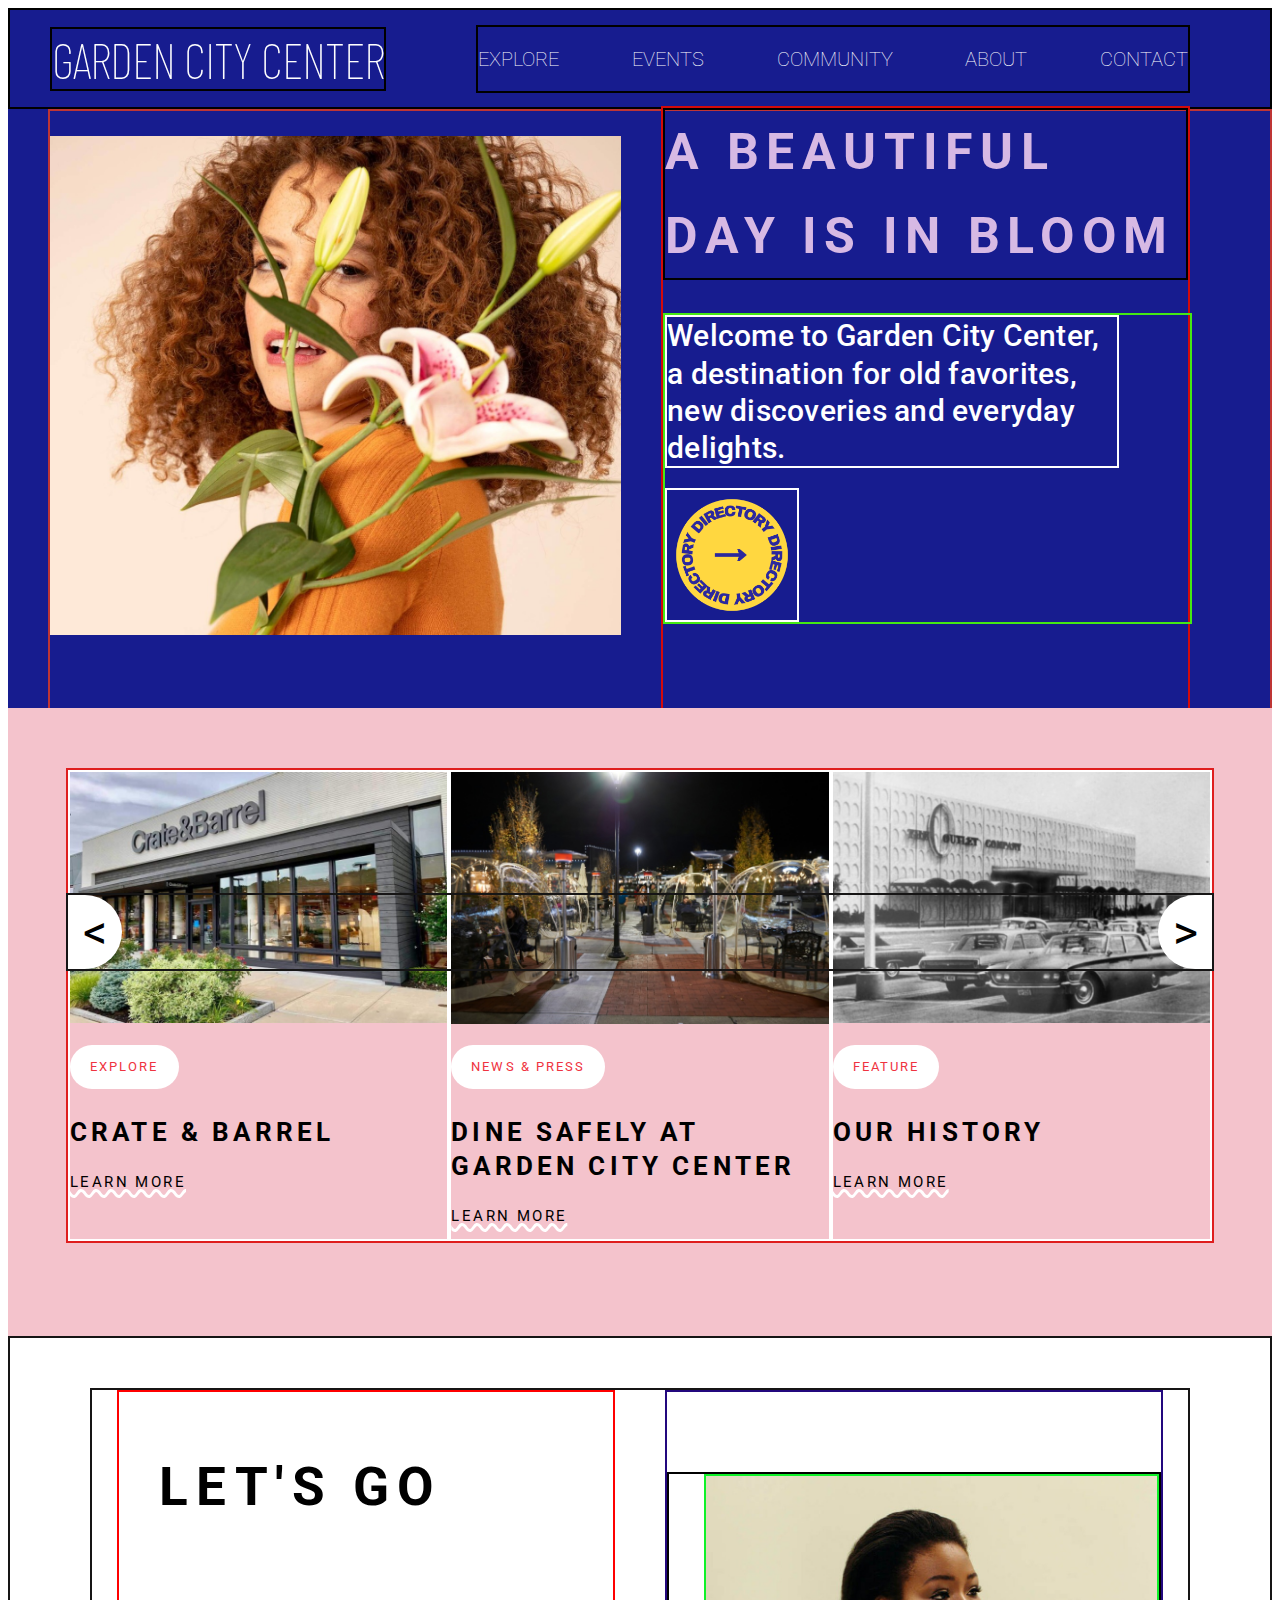
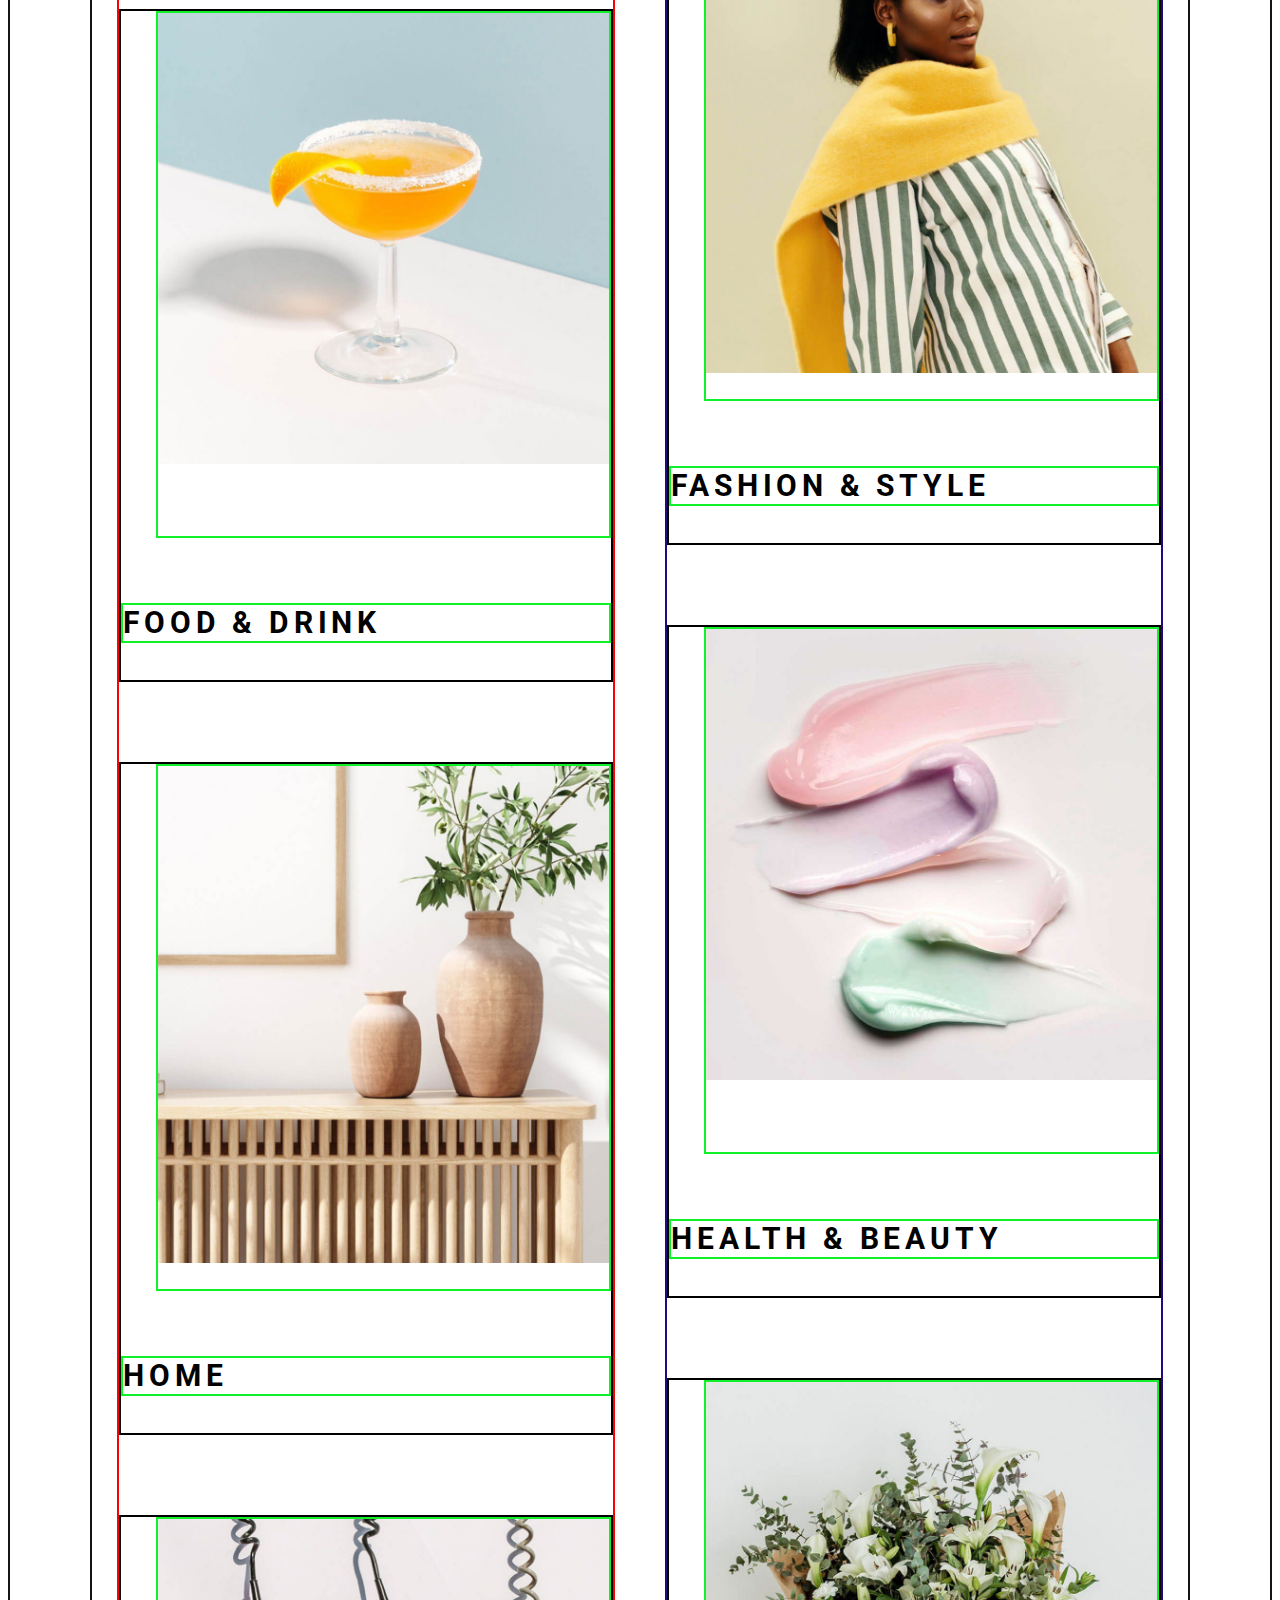
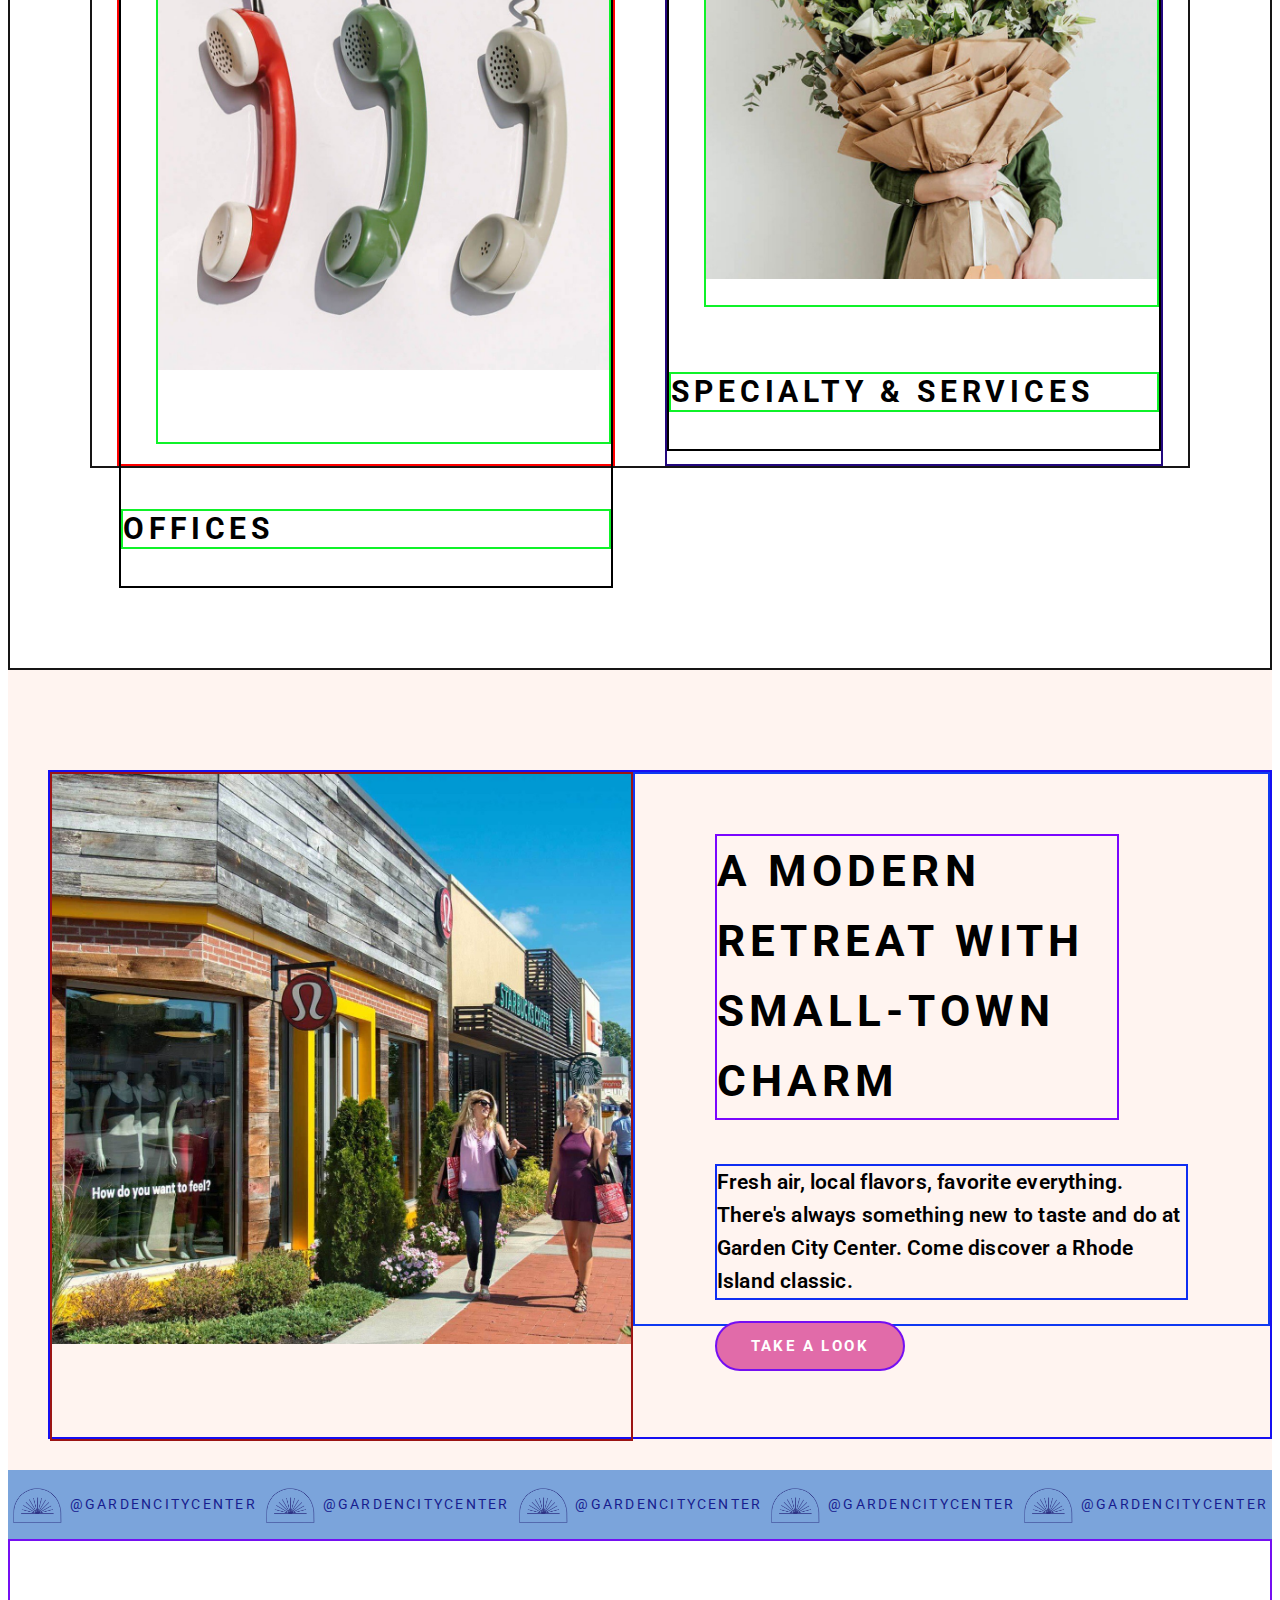
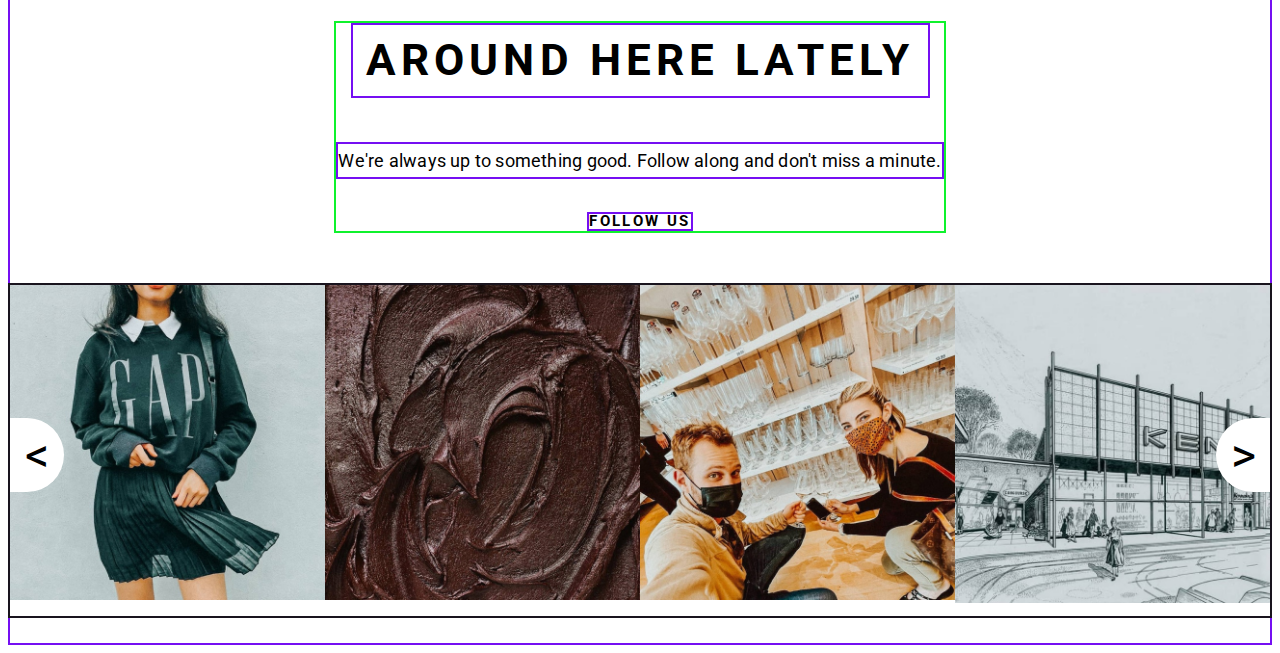
==== index.html @ bb00d56f "media" ====
<!DOCTYPE html>
<html lang="en">
<head>
    <meta charset="UTF-8">
    <meta name="viewport" content="width=device-width, initial-scale=1.0">
    <link rel="stylesheet" href="style maket.css">
    <link href="https://fonts.googleapis.com/css2?family=Barlow+Condensed:wght@100;200;500&family=Roboto&display=swap" rel="stylesheet">
    <link href="https://fonts.googleapis.com/css2?family=Roboto:wght@100&display=swap" rel="stylesheet">
    <title>maket</title>
</head>
<body> 
    <div class="main">
        <div class="header">
        <div class="conteiner_head">
            <p class="name">GARDEN CITY CENTER</p>
            <nav>
                <p class="menu">EXPLORE</p>
                <p class="menu">EVENTS</p>
                <p class="menu">COMMUNITY</p>
                <p class="menu">ABOUT</p>
                <p class="menu">CONTACT</p>
            </nav>
            <!-- <img class="pin" src="imeges/розовая.png"> -->
        </div>
        
            <div class="conteiner_title">
                <div class="girl"></div>
                <!-- <img class="red" src="imeges/красная.png"> -->
                <div class="head">
                    <h1>A BEAUTIFUL DAY IS IN BLOOM</h1>
                    <div class="welcome">
                        <p class="welcome">Welcome to Garden City Center, a destination for old favorites, new discoveries and everyday delights.</p>
                        <div class="circle"></div>
                    </div>
                </div>
                <!-- <img class="blue" src="imeges/голубая.png"> -->
            </div>
        </div>
    <div class="pink">
        <div class="fotobox">
            <div class="news">
                <div class="foto img1"></div>
                <p class="white_title"> EXPLORE</p>
                <p class="text"> CRATE & BARREL</p>
                <p class="learn">LEARN MORE</p>
            </div>
            <div class="news">
                <div class="foto img2"></div>
                <p class="white_title">NEWS & PRESS</p>
                <p class="text">DINE SAFELY AT GARDEN CITY CENTER</p>
                <p class="learn">LEARN MORE</p>
            </div>
            <div class="news">
                <div class="foto img3"></div>
                <p class="white_title">FEATURE</p>
                <p class="text">OUR HISTORY</p>
                <p class="learn">LEARN MORE</p>
            </div>
        </div>
        <div class="str">
            <p class="str1"> < </p>
            <p class="str2">></p>
        </div>
    </div>
    <div class="body">
        <div class="conteiner_body">
            <div class="left">
                <p class="let">let's go</p>
                <div class="blok">
                    <div class="foto2 img4"></div>
                    <p class="comment">Food & Drink</p>
                </div>
                <div class="blok">
                    <div class="foto2 img5"></div>
                    <p class="comment">Home</p>
                </div>
                <div class="blok">
                    <div class="foto2 img6"></div>
                    <p class="comment">Offices</p>
                </div>
            </div>
            <div class="right">
                <div class="blok">
                    <div class="foto2 img7"></div>
                    <p class="comment">Fashion & Style</p>
                </div>
                <div class="blok">
                    <div class="foto2 img8"></div>
                    <p class="comment">Health & Beauty</p>
                </div>
                <div class="blok">
                    <div class="foto2 img9"></div>
                    <p class="comment">Specialty & Services</p>
                </div>
            </div>
        </div>
    </div>
    
    <div class="box">
       <div class="coteiner_box">
        <div class="town"></div>
        <div class="box_text">
            <p class="modern">A modern retreat with small-town charm</p>
            <p class="fresh">Fresh air, local flavors, favorite everything. There's always something new to taste and do at Garden City Center. Come discover a Rhode Island classic.</p>
            <button class="button" type="button">take a look</button>
        </div>
       </div>
    </div>
    <div class="line">
        <div class="line_blok">
            <div class="logo"></div>
            <p class="email">@gardencitycenter</p>
        </div>
        <div class="line_blok">
            <div class="logo"></div>
            <p class="email">@gardencitycenter</p>
        </div>
        <div class="line_blok">
            <div class="logo"></div>
            <p class="email">@gardencitycenter</p>
        </div>
        <div class="line_blok">
            <div class="logo"></div>
            <p class="email">@gardencitycenter</p>
        </div>
        <div class="line_blok">
            <div class="logo"></div>
            <p class="email">@gardencitycenter</p>
        </div>
    </div>
    <div class="blok2">
        <div class="text_blok2">
            <p class="around">Around here lately</p>
            <p class="we">We're always up to something good. Follow along and don't miss a minute.</p>
            <p class="follow">Follow Us</p>
        </div>
        <div class="foto_blok">
            <div class="foto3 imeges1"></div>
            <div class="foto3 imeges2"></div>
            <div class="foto3 imeges3"></div>
            <div class="foto3 imeges4"></div>
        </div>
        <div class="str3">
            <p class="str1"> < </p>
            <p class="str2">></p>
        </div>
    </div>
</div>
</body>
</html>
---- style maket.css ----
.header{
    background-color: #171C8F;
    height: 840px;
    /* display: flex; */
    justify-content: center;
}

.conteiner_head{
    height: 97px;
    border: 2px solid black;
    display: flex;
    justify-content: space-between;
    align-items: center;
    padding-left: 40px;
    padding-right: 80px;
    z-index: 2;
}
.name{
    color: white;
    font-family: "Barlow Condensed", sans-serif;
    font-weight: 100;
    font-style: normal;
    font-size: 60px;
    border: 2px solid black;
    letter-spacing:-1px;
    z-index: 2;
}
.menu{
    font-family: "Roboto", sans-serif;
    font-weight:100;
    font-style: normal;
    color: #FFFFFF;
    font-size: 20px;
    
}
nav{
    border: 2px solid black;
    width: 850px;
    display: flex;
    justify-content: space-between;
    align-items: center;
    position: relative;
    z-index: 0;
}
.girl{
    height: 700px;
    width: 800px;
    background-image: url("imeges/girl.jpeg");
    background-size: contain;
    background-repeat: no-repeat;
}
.conteiner_title{
    border: 2px solid rgb(190, 53, 53);
    height: 728px;
    margin-left:40px;
    display: flex;
    justify-content: space-around;
    align-items: center;
}
h1{
    border: 2px solid black;
    color: #D7B9E4;
    font-size: 80px;
    font-family: "Roboto", sans-serif;
    font-weight:700;
    font-style:normal;
    margin-top: 0;
    letter-spacing:7.65px;
    line-height: 84.2px;
}
.head{
    border: 2px solid rgb(212, 10, 10);
    height: 677px;
    width: 735px;
   margin-left: 40px;
   margin-right: 80px;
    
}
div.welcome{
    border: 2px solid rgb(69, 233, 20);
    width: 100%;
    margin: 0;
    display: inline-block;
}
p.welcome{
    font-family: "Roboto", sans-serif;
    font-weight:500;
    font-style: normal;
    color: #FFFFFF;
    font-size: 30px;
    width: 338px;
    border: 2px solid rgb(255, 255, 255);
    margin-top: 0;
    letter-spacing:0.24px;
    line-height: 37.2px
}
.circle{
    width: 150px;
    height: 150px;
    margin-top: -10px;
    border: 2px solid rgb(255, 255, 255);
    background-image: url("imeges/круг.png");
    background-size: contain;
    background-repeat: no-repeat;
}
.pink{
    background-color:#F4C3CC;
    height: 508px;
    padding: 60px;
    display: flex;
    flex-direction: column;
    align-items: center;
    position: relative;
}
.fotobox{
    display: flex;
    justify-content:space-evenly;
    border: 2px solid rgb(223, 30, 30);
    width: 100%;
}
.foto{
    height: 260px;
}
.img1{
    background-image: url("imeges/crate.jpg");
    background-size: contain;
    background-repeat: no-repeat;
}
.img2{
    background-image: url("imeges/news.jpg");
    background-size: contain;
    background-repeat: no-repeat;
}
.img3{
    background-image: url("imeges/theatre.jpg");
    background-size: contain;
    background-repeat: no-repeat;
}
.news{
    border: 2px solid rgb(255, 255, 255);
    width: 390px;
}
.white_title{
    background-color: #FFFFFF;
    color: #EF3340;
    border-radius: 30px;
    width:max-content;
    
    font-family: "Roboto", sans-serif;
    font-weight:400;
    font-style: normal;
    font-size: 13px;
    letter-spacing:2.08px;
    line-height: 14px;
    text-align: center;
    padding-left: 20px;
    padding-right: 20px;
    padding-top: 15px;
    padding-bottom: 15px;
}
.text{
font-family: 'Roboto';
font-style: normal;
font-weight: 700;
font-size: 26px;
line-height: 34px;
letter-spacing: 4.16px;
color: #000000;
}
.learn{
    font-family: 'Roboto';
    font-style: normal;
    font-weight: 400;
    font-size: 15px;
    line-height: 15px;
    letter-spacing: 2.4px;
    color: #000000;
    text-decoration-line: underline;
    text-decoration-color: #FFFFFF;
    text-decoration-style: wavy;
    text-decoration-thickness: 3px;
}
.str{
    border: 2px solid rgb(22, 21, 21);
    display: flex;
    justify-content: space-between;
    margin-top: -350px;
    width: 100%;
}
.str1{
    width:54px ;
    height: 74px;
    background-color: #FFFFFF;
    border-radius: 0px 54px 54px 0px;
    font-family: 'Roboto';
    font-style: normal;
    font-weight: 400;
    font-size: 48px;
    display: flex;
    align-items: center;
    justify-content: space-around;
    
    color: #000000;
    margin: 0;
    
}
.str1:hover{
    background-color: #dedede;
    box-shadow:2 0px 5px 1px #171C8F;
}
.str2{
    width:54px ;
    height: 74px;
    background-color: #FFFFFF;
    border-radius: 54px 0px 0px 54px;
    font-family: 'Roboto';
    font-style: normal;
    font-weight: 400;
    font-size: 48px;
    display: flex;
    align-items: center;
    justify-content: space-around;
    color: #000000;
    margin: 0;
    padding: 0;
}
.str2:hover{
    background-color: #dedede;
    
}
.body{
    border: 2px solid rgb(22, 21, 21);
    height:2530px ;
    display: flex;
    justify-content: center;
}
.conteiner_body{
    border: 2px solid rgb(22, 21, 21);
    display: flex;
    justify-content: space-around;
    margin-top: 50px;
    margin-left: 80px;
    margin-right: 80px;
    height: 2276px;
    width: 100%;
}
.let{
font-family: 'Roboto';
font-style: normal;
font-weight: 700;
font-size: 53px;
line-height: 84px;
letter-spacing: 7.65px;
text-transform: uppercase;
color: #000000;
margin-left: 40px;
}
.left{
    border: 2px solid rgb(255, 0, 0);
    width: 45%;
}
.right{
    border: 2px solid rgb(35, 8, 126);
    width: 45%;
}
.foto2{
    
    height: 523px;
    border: 2px solid rgb(15, 242, 41);
    margin-left: 35px;
    margin-bottom: 65px;
}
.img4{
    background-image: url("imeges/foto1.jpg");
    background-size: contain;
    background-repeat: no-repeat;
}
.img5{
    background-image: url("imeges/foto2.jpg");
    background-size: contain;
    background-repeat: no-repeat;
}
.img6{
    background-image: url("imeges/foto3.jpg");
    background-size: contain;
    background-repeat: no-repeat;
}
.img7{
    background-image: url("imeges/foto4.jpg");
    background-size: contain;
    background-repeat: no-repeat;
}
.img8{
    background-image: url("imeges/foto5.jpg");
    background-size: contain;
    background-repeat: no-repeat;
}
.img9{
    background-image: url("imeges/foto6.jpg");
    background-size: contain;
    background-repeat: no-repeat;
}
.comment{
font-family: 'Roboto';
font-style: normal;
font-weight: 700;
font-size: 30px;
line-height: 36px;
letter-spacing: 4.8px;
text-transform: uppercase;
color: #000000; 
border: 2px solid rgb(15, 242, 41);
}
.blok{
    height: 669px;
    border: 2px solid rgb(0, 0, 0);
    margin-top: 80px ;
    
}

.red{
    position: relative;
    top: 48%;
    right: 100px;
    width: 25%;
    height: 35%;
    z-index: 1;
}
.blue{
    position: relative;
    right:10%;
    top: 50.4%;
    width:20%;
    height: 30%;
    z-index: 0;
}
.pin{
    width: 261px;
    height: 200px;
    position:relative;
    left: 15%;
    top: 50%;
    z-index: 1;
} 
.box{
    background-color: #FFF4F0;
    height: 763px;
    padding-top: 100px;
    display: flex;
    justify-content: center;
}
.coteiner_box{
    border: 2px solid rgb(23, 15, 242);
    height: 665px;
    display: flex;
    justify-content: space-around;
    margin-left: 40px;
    width: 100%;
}
.town{
    border: 2px solid rgb(156, 20, 20);
    width: 100%;
    height: 100%;
    background-image: url("imeges/town.jpg");
    background-size: contain;
    background-repeat: no-repeat;
}
.box_text{
    border: 2px solid rgb(15, 57, 242);
    height: 550px;
    
}
.modern{
    border: 2px solid rgb(122, 6, 254);
    height: 282px;
    width: 400px;
    font-family: 'Roboto';
    font-style: normal;
    font-weight: 700;
    font-size: 44px;
    line-height: 70px;
    letter-spacing: 5.12px;
    text-transform: uppercase;
    color: #000000;
    margin-right: 80px;
    margin-left: 80px;
    margin-top: 60px;
}
.fresh{
    border: 2px solid rgb(15, 45, 242);
    margin-right: 80px;
    font-family: 'Roboto';
    font-style: normal;
    font-weight: 600;
    font-size: 21px;
    line-height: 33px;
    letter-spacing: 0.21px;
    color: #000000;
    margin-left: 80px;
}
.button{
    border: 2px solid rgb(117, 15, 242);
    width: 30%;
    height: 50px;
    margin-left: 80px;
    background: #E16BA9;
    border-radius: 50px;
    font-family: 'Roboto';
    font-style: normal;
    font-weight: 700;
    font-size: 15px;
    line-height: 15px;
    letter-spacing: 2.4px;
    text-transform: uppercase;
    color: #FFFFFF;
}
.line{
    background-color: #7BA4DB;
    height: 69px;
    display: flex;
    justify-content: center;
    align-items: center;
}
.line_blok{
    /* border: 2px solid rgb(0, 0, 0); */
    width: 100%;
    height: 36px;
    display: flex;
    align-items: center;
    justify-content: space-around;
}
.logo{
    background-image: url("imeges/logotip.png");
    background-size:cover;
    background-repeat: no-repeat;
    width: 50px;
    height: 36px;
    /* border: 2px solid rgb(117, 15, 242); */

}
.email{
font-family: 'Roboto';
font-style: normal;
font-weight: 400;
font-size: 14px;
line-height: 15px;
/* identical to box height, or 110% */
letter-spacing: 2.24px;
text-transform: uppercase;
color: #171C8F;
}
.blok2{
    height: 702px;
    border: 2px solid rgb(117, 15, 242);
    display: flex;
    flex-direction: column;
    align-items: center;
    
}
.text_blok2{
    
    border: 2px solid rgb(15, 242, 45);
    margin-top: 80px;
    display: flex;
    flex-direction: column;
    align-items: center;
    margin-bottom: 50px;
}
.around{
font-family: 'Roboto';
font-style: normal;
font-weight: 700;
font-size: 44px;
line-height: 70px;
text-align: center;
letter-spacing: 5.12px;
text-transform: uppercase;
color: #000000;
border: 2px solid rgb(117, 15, 242);
width: 575px;
height: 71px;
margin-top: 0;


}
.we{
font-family: 'Roboto';
font-style: normal;
font-weight: 400;
font-size: 18px;
line-height: 33px;
text-align: center;
letter-spacing: 0.21px;
color: #000000;
border: 2px solid rgb(117, 15, 242);
margin-top: 0;

}
.follow{
font-family: 'Roboto';
font-style: normal;
font-weight: 700;
font-size: 15px;
line-height: 15px;
text-align: center;
letter-spacing: 2.4px;
text-transform: uppercase;
color: #000000;
border: 2px solid rgb(117, 15, 242);
margin-bottom: 0;
}
.foto_blok{
    width: 100%;
    border: 2px solid rgb(25, 20, 30);
    height: 331px;
    display: flex;
    justify-content: space-around;
}
.foto3{
    width: 80%;
    height: 327px;
    
}
.imeges1{
    background-image: url("imeges/photo1.jpg");
    background-size: contain;
    background-repeat: no-repeat;
}
.imeges2{
    background-image: url("imeges/p.jpg");
    background-size: contain;
    background-repeat: no-repeat;
}
.imeges3{
    background-image: url("imeges/photo3.jpg");
    background-size: contain;
    background-repeat: no-repeat;
}
.imeges4{
    background-image: url("imeges/photo4.jpg");
    background-size: contain;
    background-repeat: no-repeat;
}
.str3{
    display: flex;
    justify-content: space-between;
    margin-top: -200px;
    width: 100%;
}
@media (max-width: 1420px) {
    nav{
        width: 710px;
    }
    h1{
        font-size: 50px;
    }
    p.welcome{
        width: 450px;
    }
    .header{
        height: 700px;
    }
    .girl{
        margin-top: 80px;
    }
    .name{
        font-size: 50px;
    }
    .circle{
        width: 130px;
        height: 130px;
    }
    .conteiner_title{
        height: 670px;
    }
    .town{
        width: 120%;
    }
    .box{
        height: 700px;
    }
}
@media (max-width: 1220px){
    .name{
        font-size: 40px;
    }
    nav{
        width: 600px;
    }
    h1{
        font-size: 40px;
    }
    p.welcome{
        width: 100%;
    }
    .circle{
        width: 110px;
        height: 110px;
    }
    .header{
        height: 600px;
    }
    .town{
        width: 150%;
    }
    .modern{
        font-size: 30px;
        width:500px;
        height: 200px;
        margin: 40px;
    }
    .fresh{
        margin-left:40px;
        margin-right: 40px;
    }
    .box{
       height: 600px;
    }
    .coteiner_box{
        height: 600px;
    }
}
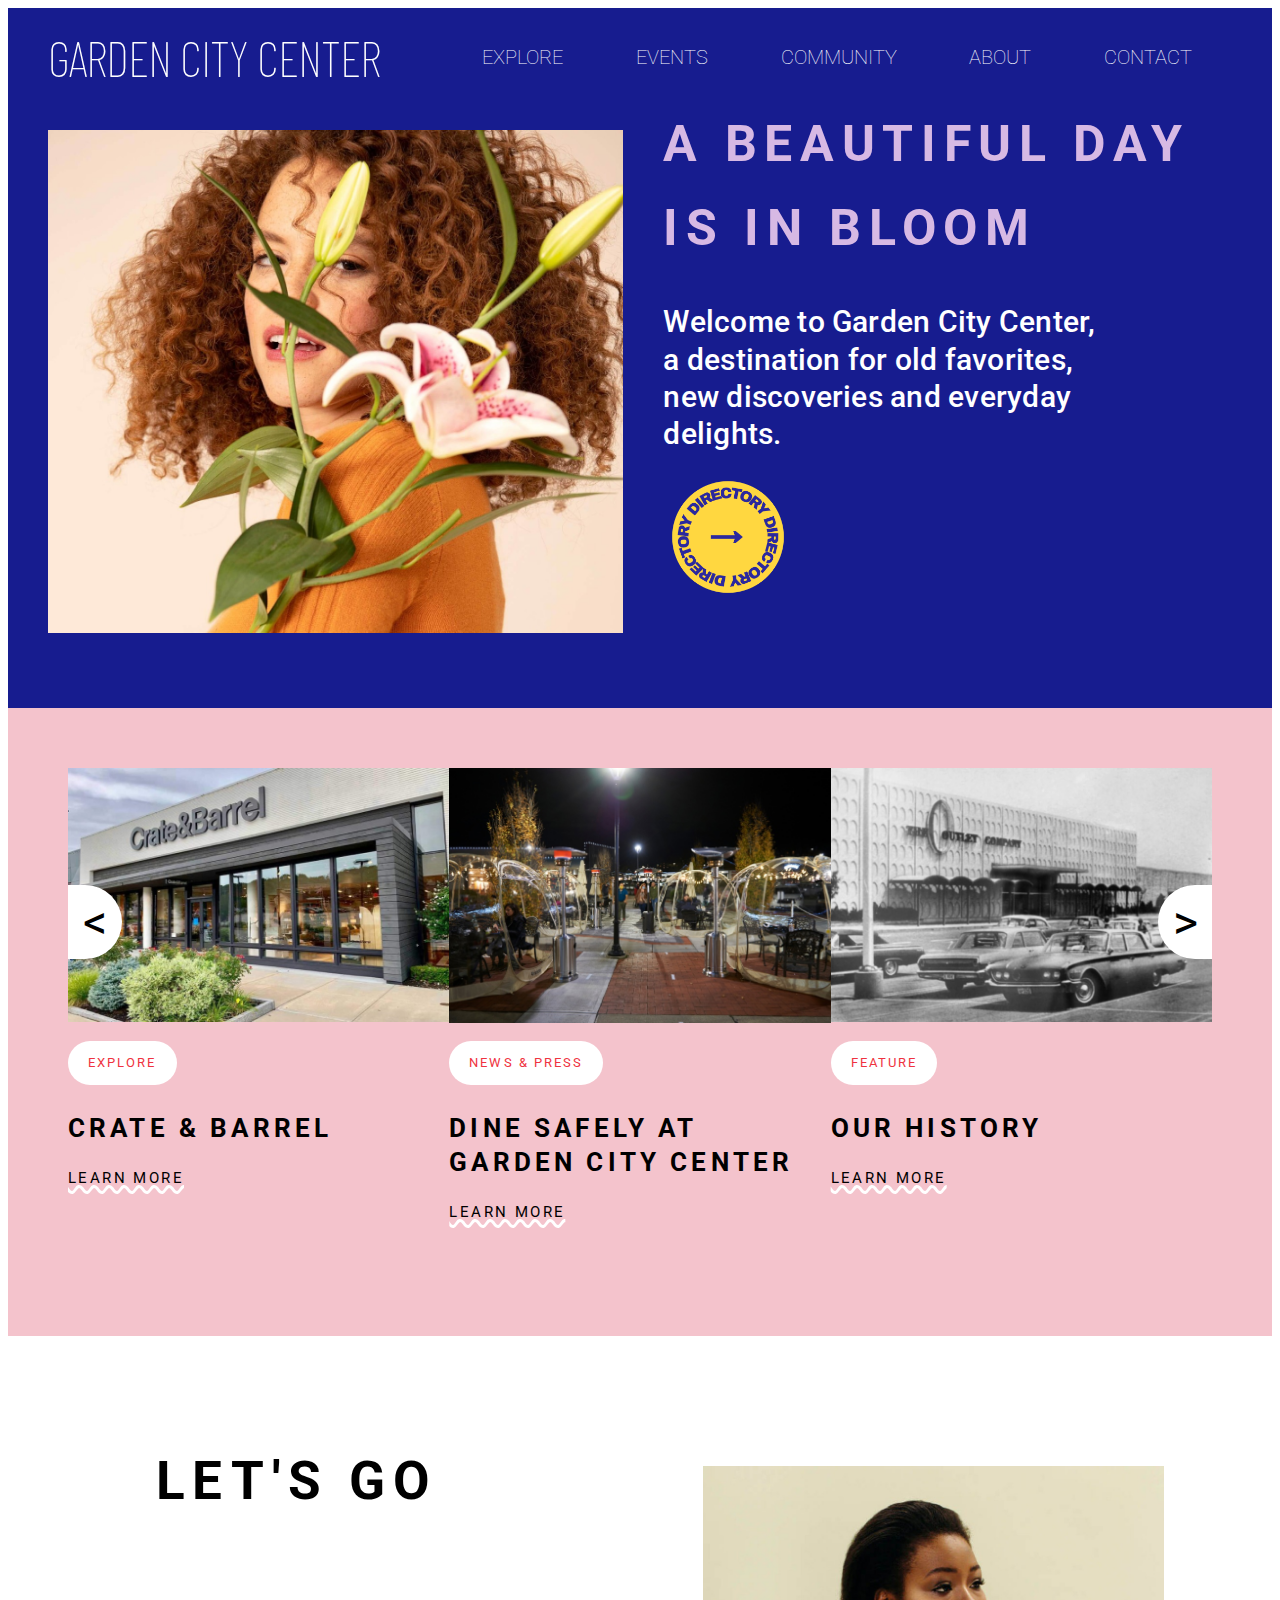
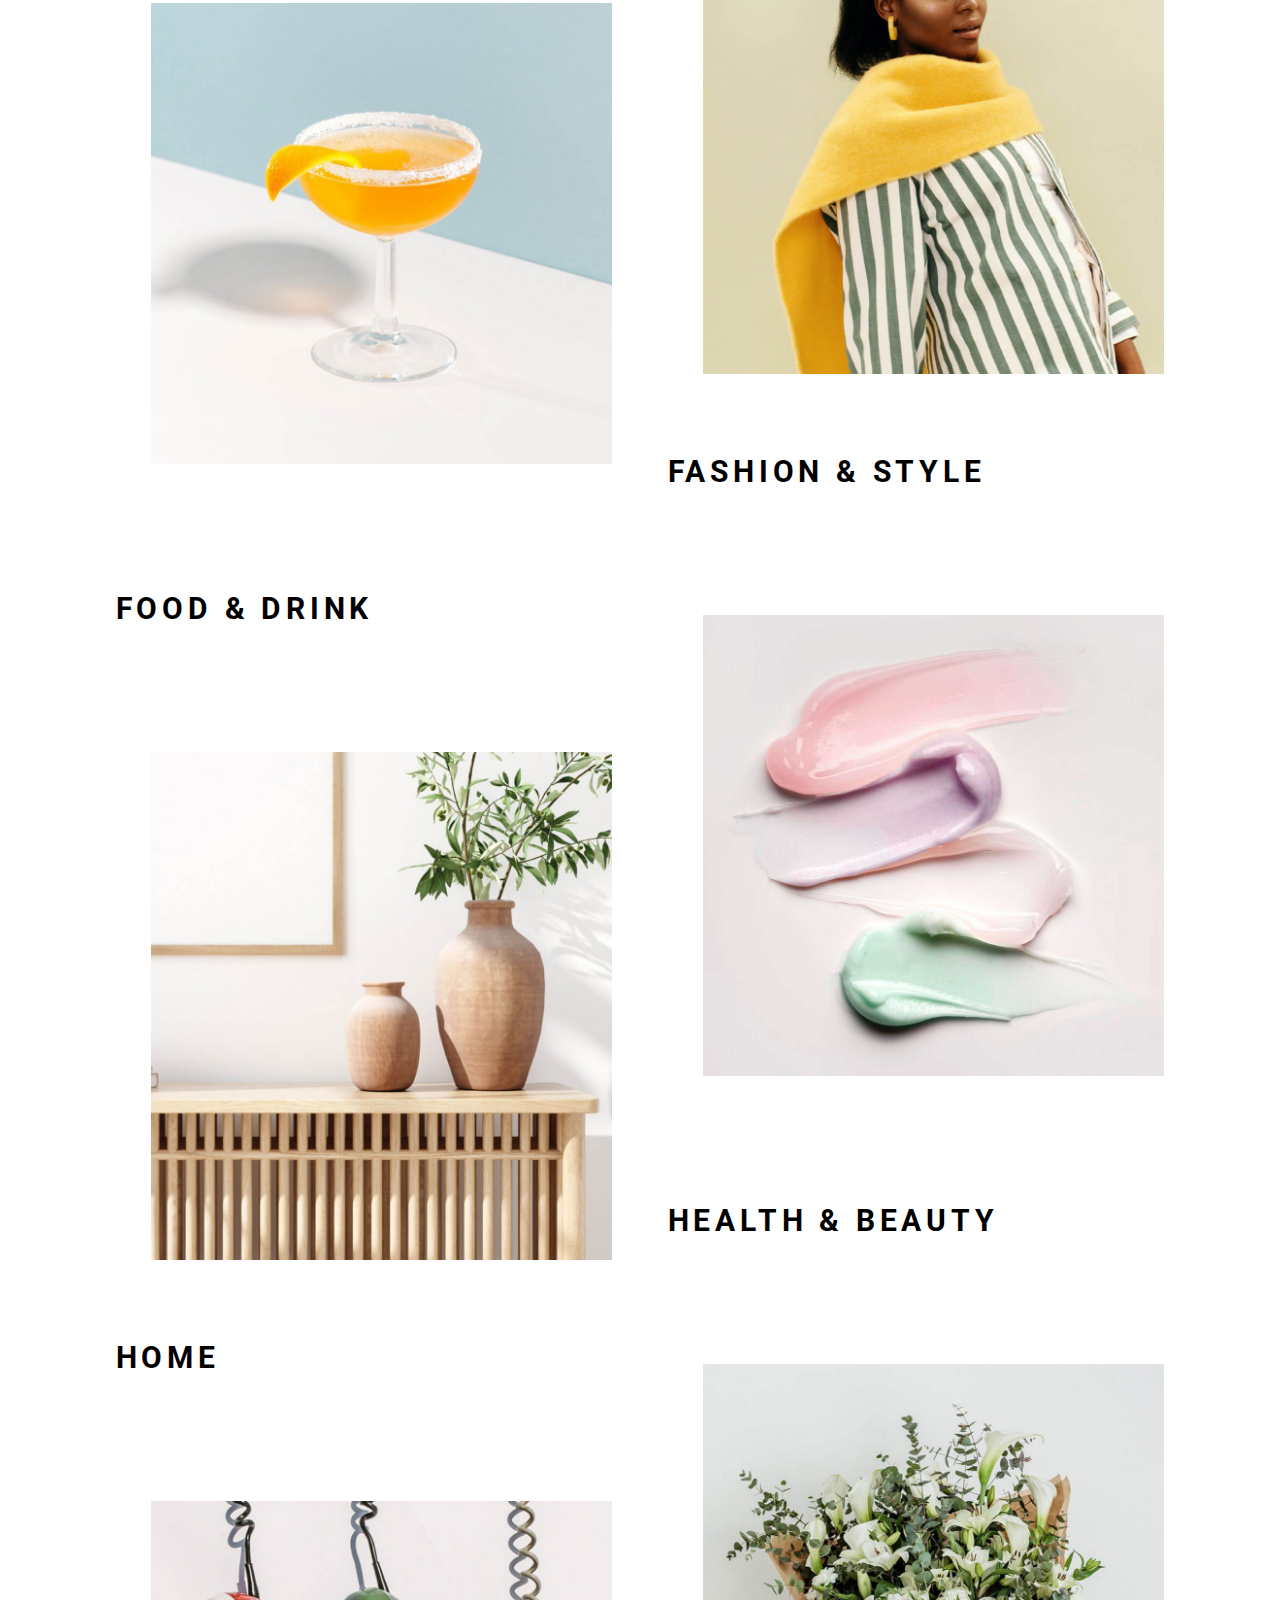
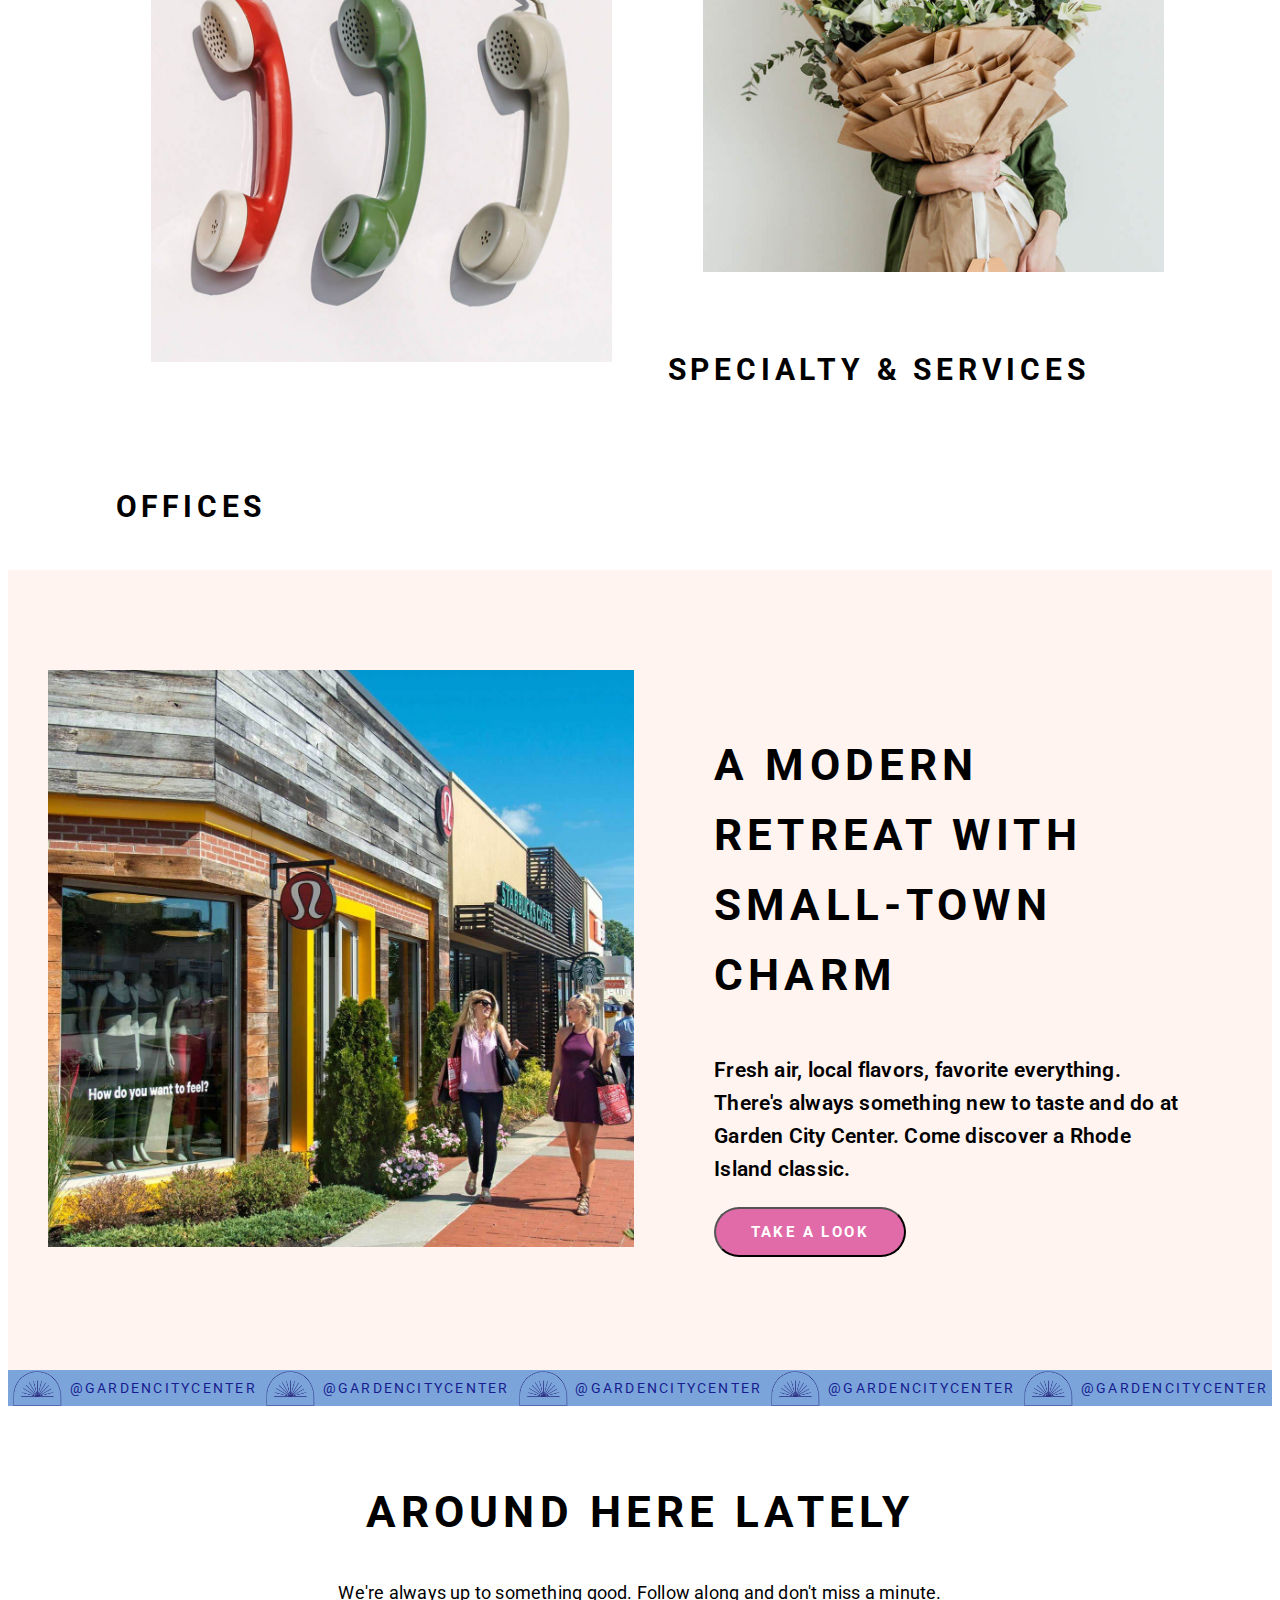
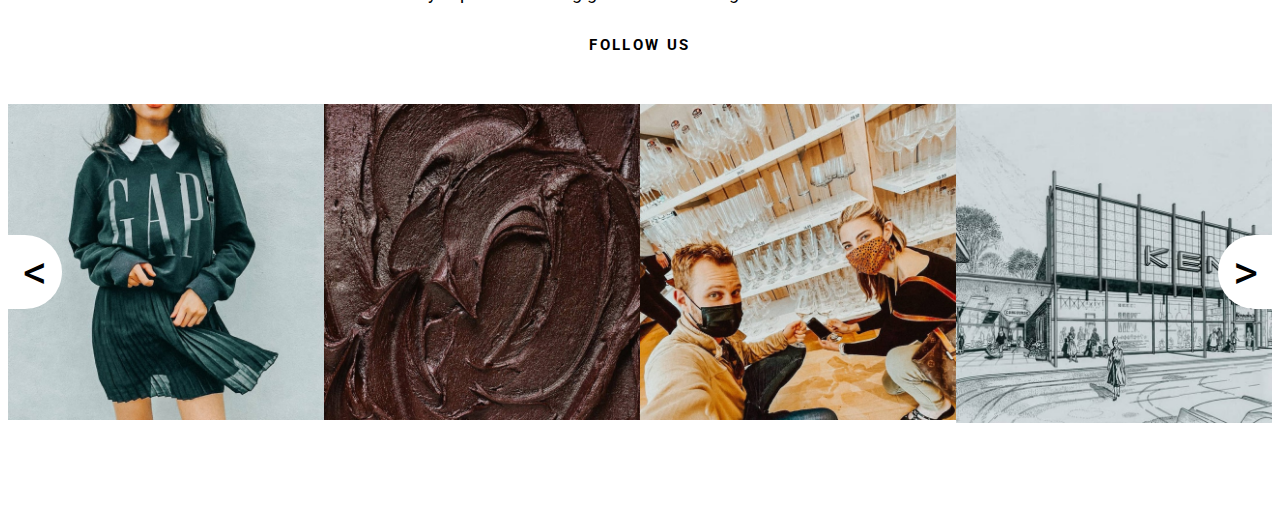
==== commit 87fada20: "adapt" ====
--- a/index.html
+++ b/index.html
@@ -119,11 +119,11 @@
             <div class="logo"></div>
             <p class="email">@gardencitycenter</p>
         </div>
-        <div class="line_blok">
+        <div class="line_blok end2">
             <div class="logo"></div>
             <p class="email">@gardencitycenter</p>
         </div>
-        <div class="line_blok">
+        <div class="line_blok end">
             <div class="logo"></div>
             <p class="email">@gardencitycenter</p>
         </div>
--- a/style maket.css
+++ b/style maket.css
@@ -7,7 +7,7 @@
 
 .conteiner_head{
     height: 97px;
-    border: 2px solid black;
+    /* border: 2px solid black; */
     display: flex;
     justify-content: space-between;
     align-items: center;
@@ -21,7 +21,7 @@
     font-weight: 100;
     font-style: normal;
     font-size: 60px;
-    border: 2px solid black;
+    /* border: 2px solid black; */
     letter-spacing:-1px;
     z-index: 2;
 }
@@ -34,7 +34,7 @@
     
 }
 nav{
-    border: 2px solid black;
+    /* border: 2px solid black; */
     width: 850px;
     display: flex;
     justify-content: space-between;
@@ -50,7 +50,7 @@
     background-repeat: no-repeat;
 }
 .conteiner_title{
-    border: 2px solid rgb(190, 53, 53);
+    /* border: 2px solid rgb(190, 53, 53); */
     height: 728px;
     margin-left:40px;
     display: flex;
@@ -58,7 +58,7 @@
     align-items: center;
 }
 h1{
-    border: 2px solid black;
+    /* border: 2px solid black; */
     color: #D7B9E4;
     font-size: 80px;
     font-family: "Roboto", sans-serif;
@@ -69,7 +69,7 @@
     line-height: 84.2px;
 }
 .head{
-    border: 2px solid rgb(212, 10, 10);
+    /* border: 2px solid rgb(212, 10, 10); */
     height: 677px;
     width: 735px;
    margin-left: 40px;
@@ -77,7 +77,7 @@
     
 }
 div.welcome{
-    border: 2px solid rgb(69, 233, 20);
+    /* border: 2px solid rgb(69, 233, 20); */
     width: 100%;
     margin: 0;
     display: inline-block;
@@ -89,7 +89,7 @@
     color: #FFFFFF;
     font-size: 30px;
     width: 338px;
-    border: 2px solid rgb(255, 255, 255);
+    /* border: 2px solid rgb(255, 255, 255); */
     margin-top: 0;
     letter-spacing:0.24px;
     line-height: 37.2px
@@ -98,7 +98,7 @@
     width: 150px;
     height: 150px;
     margin-top: -10px;
-    border: 2px solid rgb(255, 255, 255);
+    /* border: 2px solid rgb(255, 255, 255); */
     background-image: url("imeges/круг.png");
     background-size: contain;
     background-repeat: no-repeat;
@@ -115,7 +115,7 @@
 .fotobox{
     display: flex;
     justify-content:space-evenly;
-    border: 2px solid rgb(223, 30, 30);
+    /* border: 2px solid rgb(223, 30, 30); */
     width: 100%;
 }
 .foto{
@@ -137,15 +137,14 @@
     background-repeat: no-repeat;
 }
 .news{
-    border: 2px solid rgb(255, 255, 255);
-    width: 390px;
+    /* border: 2px solid rgb(255, 255, 255); */
+    width: 100%;
 }
 .white_title{
     background-color: #FFFFFF;
     color: #EF3340;
     border-radius: 30px;
     width:max-content;
-    
     font-family: "Roboto", sans-serif;
     font-weight:400;
     font-style: normal;
@@ -181,7 +180,7 @@
     text-decoration-thickness: 3px;
 }
 .str{
-    border: 2px solid rgb(22, 21, 21);
+    /* border: 2px solid rgb(22, 21, 21); */
     display: flex;
     justify-content: space-between;
     margin-top: -350px;
@@ -199,14 +198,11 @@
     display: flex;
     align-items: center;
     justify-content: space-around;
-    
     color: #000000;
     margin: 0;
-    
 }
 .str1:hover{
     background-color: #dedede;
-    box-shadow:2 0px 5px 1px #171C8F;
 }
 .str2{
     width:54px ;
@@ -229,19 +225,17 @@
     
 }
 .body{
-    border: 2px solid rgb(22, 21, 21);
-    height:2530px ;
+    /* border: 2px solid rgb(22, 21, 21); */
     display: flex;
     justify-content: center;
 }
 .conteiner_body{
-    border: 2px solid rgb(22, 21, 21);
+    /* border: 2px solid rgb(22, 21, 21); */
     display: flex;
     justify-content: space-around;
     margin-top: 50px;
     margin-left: 80px;
     margin-right: 80px;
-    height: 2276px;
     width: 100%;
 }
 .let{
@@ -256,17 +250,17 @@
 margin-left: 40px;
 }
 .left{
-    border: 2px solid rgb(255, 0, 0);
+    /* border: 2px solid rgb(255, 0, 0); */
     width: 45%;
 }
 .right{
-    border: 2px solid rgb(35, 8, 126);
+    /* border: 2px solid rgb(35, 8, 126); */
     width: 45%;
 }
 .foto2{
     
     height: 523px;
-    border: 2px solid rgb(15, 242, 41);
+    /* border: 2px solid rgb(15, 242, 41); */
     margin-left: 35px;
     margin-bottom: 65px;
 }
@@ -309,11 +303,11 @@
 letter-spacing: 4.8px;
 text-transform: uppercase;
 color: #000000; 
-border: 2px solid rgb(15, 242, 41);
+/* border: 2px solid rgb(15, 242, 41); */
 }
 .blok{
     height: 669px;
-    border: 2px solid rgb(0, 0, 0);
+    /* border: 2px solid rgb(0, 0, 0); */
     margin-top: 80px ;
     
 }
@@ -350,7 +344,7 @@
     justify-content: center;
 }
 .coteiner_box{
-    border: 2px solid rgb(23, 15, 242);
+    /* border: 2px solid rgb(23, 15, 242); */
     height: 665px;
     display: flex;
     justify-content: space-around;
@@ -358,7 +352,7 @@
     width: 100%;
 }
 .town{
-    border: 2px solid rgb(156, 20, 20);
+    /* border: 2px solid rgb(156, 20, 20); */
     width: 100%;
     height: 100%;
     background-image: url("imeges/town.jpg");
@@ -366,13 +360,12 @@
     background-repeat: no-repeat;
 }
 .box_text{
-    border: 2px solid rgb(15, 57, 242);
+    /* border: 2px solid rgb(15, 57, 242); */
     height: 550px;
     
 }
 .modern{
-    border: 2px solid rgb(122, 6, 254);
-    height: 282px;
+    /* border: 2px solid rgb(122, 6, 254); */
     width: 400px;
     font-family: 'Roboto';
     font-style: normal;
@@ -387,7 +380,7 @@
     margin-top: 60px;
 }
 .fresh{
-    border: 2px solid rgb(15, 45, 242);
+    /* border: 2px solid rgb(15, 45, 242); */
     margin-right: 80px;
     font-family: 'Roboto';
     font-style: normal;
@@ -399,7 +392,7 @@
     margin-left: 80px;
 }
 .button{
-    border: 2px solid rgb(117, 15, 242);
+    /* border: 2px solid rgb(117, 15, 242); */
     width: 30%;
     height: 50px;
     margin-left: 80px;
@@ -416,7 +409,6 @@
 }
 .line{
     background-color: #7BA4DB;
-    height: 69px;
     display: flex;
     justify-content: center;
     align-items: center;
@@ -444,14 +436,13 @@
 font-weight: 400;
 font-size: 14px;
 line-height: 15px;
-/* identical to box height, or 110% */
 letter-spacing: 2.24px;
 text-transform: uppercase;
 color: #171C8F;
 }
 .blok2{
     height: 702px;
-    border: 2px solid rgb(117, 15, 242);
+    /* border: 2px solid rgb(117, 15, 242); */
     display: flex;
     flex-direction: column;
     align-items: center;
@@ -459,7 +450,7 @@
 }
 .text_blok2{
     
-    border: 2px solid rgb(15, 242, 45);
+    /* border: 2px solid rgb(15, 242, 45); */
     margin-top: 80px;
     display: flex;
     flex-direction: column;
@@ -471,14 +462,11 @@
 font-style: normal;
 font-weight: 700;
 font-size: 44px;
-line-height: 70px;
 text-align: center;
 letter-spacing: 5.12px;
 text-transform: uppercase;
 color: #000000;
-border: 2px solid rgb(117, 15, 242);
-width: 575px;
-height: 71px;
+/* border: 2px solid rgb(117, 15, 242); */
 margin-top: 0;
 
 
@@ -488,11 +476,10 @@
 font-style: normal;
 font-weight: 400;
 font-size: 18px;
-line-height: 33px;
 text-align: center;
 letter-spacing: 0.21px;
 color: #000000;
-border: 2px solid rgb(117, 15, 242);
+/* border: 2px solid rgb(117, 15, 242); */
 margin-top: 0;
 
 }
@@ -501,17 +488,16 @@
 font-style: normal;
 font-weight: 700;
 font-size: 15px;
-line-height: 15px;
 text-align: center;
 letter-spacing: 2.4px;
 text-transform: uppercase;
 color: #000000;
-border: 2px solid rgb(117, 15, 242);
+/* border: 2px solid rgb(117, 15, 242); */
 margin-bottom: 0;
 }
 .foto_blok{
     width: 100%;
-    border: 2px solid rgb(25, 20, 30);
+    /* border: 2px solid rgb(25, 20, 30); */
     height: 331px;
     display: flex;
     justify-content: space-around;
@@ -589,9 +575,11 @@
     }
     h1{
         font-size: 40px;
+        line-height: 70px;
     }
     p.welcome{
         width: 100%;
+        font-size: 25px;
     }
     .circle{
         width: 110px;
@@ -606,7 +594,6 @@
     .modern{
         font-size: 30px;
         width:500px;
-        height: 200px;
         margin: 40px;
     }
     .fresh{
@@ -619,4 +606,356 @@
     .coteiner_box{
         height: 600px;
     }
+    .str{
+        margin-top: -400px;
+    }
+    .email{font-size: 10px;}
+    .logo{
+        width: 40px;
+        height: 30px;
+    }
+}
+@media (max-width: 1020px){
+    .conteiner_head{
+        height: 80px;
+    }
+    nav{
+        width: 400px;
+    }
+    .menu{
+        font-size: 15px;
+    }
+    .foto{
+        height: 200px;
+    }
+    .pink{
+        height: 450px;
+    }
+    .girl{
+        height: 510px
+    }
+    .conteiner_title{
+        height: 450px
+    }
+    .head{
+        height: 465px;
+        margin-right: 10px;
+    }
+    h1{
+        font-size: 35px;
+        line-height: 65px;
+    }
+    p.welcome{
+        width: 100%;
+        font-size: 20px;
+    }
+    .circle{
+        width: 100px;
+        height: 100px;
+    }
+    .header{
+        height: 550px;
+    }
+    .name{
+        font-size: 35px;
+    }
+   
+.box{
+    padding-top: 40px;
+    height: 500px;
+}
+.coteiner_box {
+    height: 100%;
+}
+.box_text{
+    height: 100%;
+}
+.modern {
+    width: 450px;
+    margin: 0;
+    margin-top: 20px;
+    margin-left: 40px;
+    line-height: 53px;
+    font-size: 25px
+}
+.fresh{
+    margin-left:40px;
+    margin-right: 0px;
+}
+.foto_blok{
+    height: 260px;
+}
+.text_blok2{
+    margin-top: 40px;
+}
+.around{
+    font-weight: 600;
+    font-size: 35px;
+}
+.foto2{
+    height: 330px;
+}
+.blok{
+    height: max-content;
+}
+.let{
+    font-size: 40px;
+    margin-bottom: 0;
+}
+.end{
+    display: none;
+}
+.email{
+    font-size: 10px;
+       
+}
+}
+@media (max-width: 800px){
+    .modern {
+        width: 90%;
+        line-height: 35px;
+        font-size: 20px;
+        margin-left: 20px;
+        letter-spacing: 2.12px;
+    }
+    .fresh{
+        margin-left:20px;
+        font-size: 15px;
+        line-height: 26px;
+    }
+    .foto{
+        height: 130px;
+    }
+    .pink{
+        height: 350px;
+        padding: 20px;
+    }
+    .text{
+        font-size: 20px;
+
+    }
+    .str{
+        margin-top: -330px;
+    }
+    .str1{
+        font-size: 35px;
+        width: 30px;
+        height: 50px;
+    }
+    .str2{
+        font-size: 35px;
+        width: 30px;
+        height: 50px;
+    }
+    .body{
+        margin-left: 0px;
+        margin-right: 0px;
+    }
+    .conteiner_body{
+        margin-left: 30px;
+        margin-right: 30px;
+    }
+    .circle{
+        width: 80px;
+        height: 80px;
+    }
+    .header{
+        height: 500px;
+    }
+    .name{
+        font-size: 30px;
+        margin: 0;
+    }
+    nav{
+        width: 300px
+    }
+    .menu{
+        font-size: 10px;
+    }
+    h1 {
+        font-size: 25px;
+        line-height: 42px;
+    }
+    p.welcome {
+        font-size: 14px;
+    }
+    .header {
+        height: 450px;
+    }
+    .conteiner_head{
+        padding-left: 20px;
+        padding-right: 40px;
+    }
+    .conteiner_title{
+        margin-left: 20px;
+    }
+    .foto2{
+        margin-left: 0px;
+        margin-bottom: 50px;
+    }
+    .box{
+        height: 390px;
+    }
+    .button{
+        width: 40%;
+        height: 40px;
+        font-weight: 500;
+    font-size: 10px;
+    }
+    .around {
+        font-size: 25px;
+    }
+    .we{
+        font-size: 15px;
+    }
+    .email{font-size: 8px;}
+    .logo{
+        width: 30px;
+        height: 20px;
+    }
+}
+@media(max-width: 620px){
+    .fotobox {
+        display: flex;
+        flex-direction: column;
+        justify-content: center;
+        align-items: center;
+    }
+    .news{
+        width: 50%;
+        margin-bottom: 20px;
+    }
+    .str{
+        display: none;
+    }
+    .pink{
+        height: max-content;
+    }
+    .white_title{
+        padding-left: 15px;
+        padding-right: 15px;
+        padding-top: 10px;
+        padding-bottom: 10px;
+        font-size: 10px;
+    }
+    .foto {
+        height: 120px;
+    }
+    .foto_blok{
+        display: flex;
+        flex-direction: column;
+        justify-content: center;
+        align-items: center;
+        height: max-content;
+    }
+    .str3{
+        display: none;
+    }
+    .blok2{
+        height: max-content;
+    }
+    .foto3{
+        width: 23%;
+        margin: 10px;
+        height: 117px;
+    }
+    .conteiner_head{
+        display: flex;
+        flex-direction: column;
+        justify-content: center;
+    }
+    .conteiner_title{
+        display: flex;
+        flex-direction: column;
+        align-items: center;
+        height: max-content;
+    }
+    .girl{
+        width: 50%;
+        height: 42vw;
+        margin-top: 10px;
+    }
+    .header{
+        height: max-content;
+    }
+    .head{
+        width: 90%;
+        height: max-content;
+        margin: 10px;
+    }
+    .comment{
+        font-size: 15px;
+    }
+    .coteiner_box{
+        display: flex;
+        flex-direction: column;
+        align-items: center;
+    }
+    .town{
+        width: 30vw;
+        height: 100vw;
+    }
+    .box_text{display: flex;
+        flex-direction: column;
+    align-items: center;
+    }
+    .button{
+        margin: 0;
+    }
+    .welcome {
+        display: flex;
+        align-items: center;
+        flex-direction: column;
+    }
+    .logo{
+        width: 17px;
+        height: 13px;
+    }
+    .email{font-size: 5px;}
+}
+@media (max-width: 450px){
+.end2{
+    display: none;
+}
+.let{
+    margin-left: 0px;
+    font-size: 27px;
+    line-height: 45px;
+}
+.foto2 {
+    height: 135px;
+}
+.conteiner_body {
+    margin-left:15px;
+    margin-right: 15px;
+    margin-top: 10px;
+}
+.modern{
+    margin: 0;
+    margin-right: 10px;
+}
+.fresh{
+    margin: 0;
+    margin-right: 10px;
+    font-weight: 400;
+}
+.town{
+    width: 48vw;
+}
+.button {
+    width: 40%;
+    height: 23px;
+    font-weight: 400;
+    font-size: 7px;
+    margin-right: 35px;
+    margin-bottom: 10px;
+}
+.foto3 {
+    width: 34%;
+    margin-bottom: 10px;
+    height: 130px;
+}
+.text_blok2{
+    margin-bottom: 20px;
+}
 }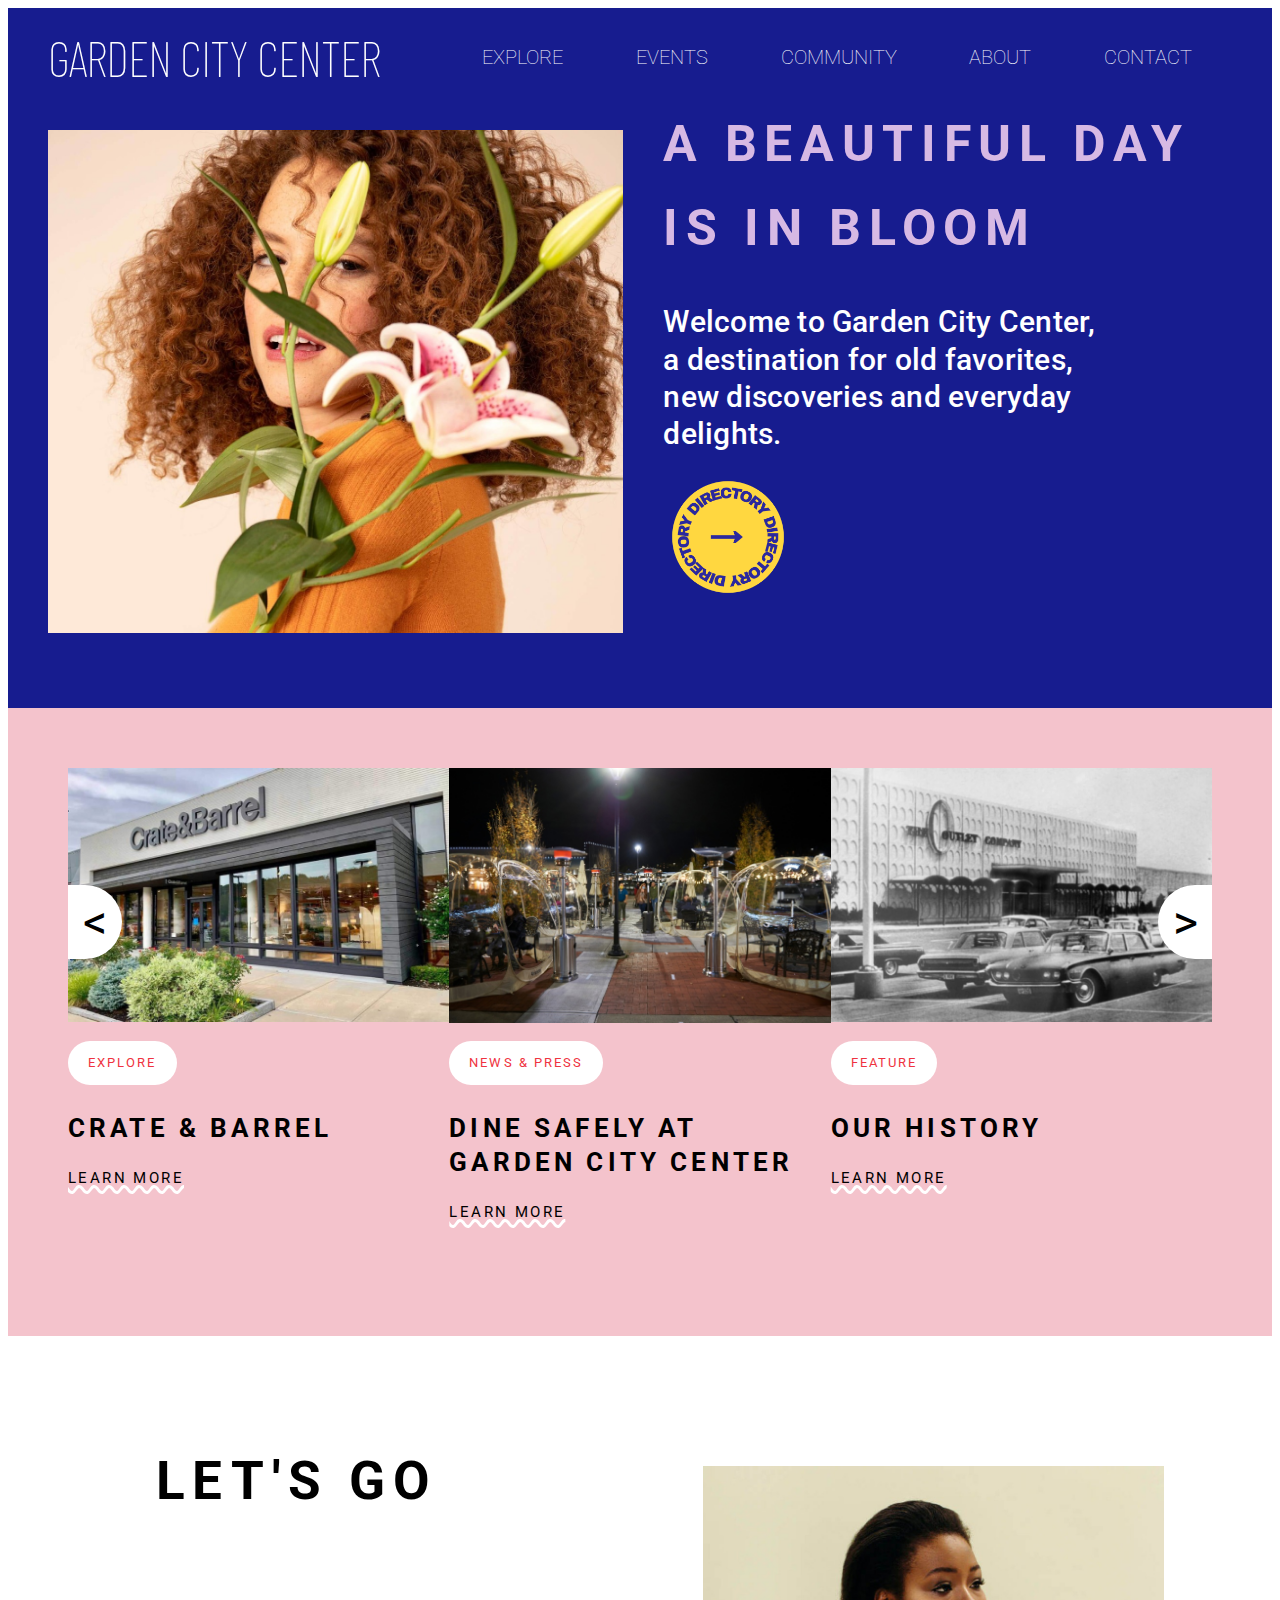
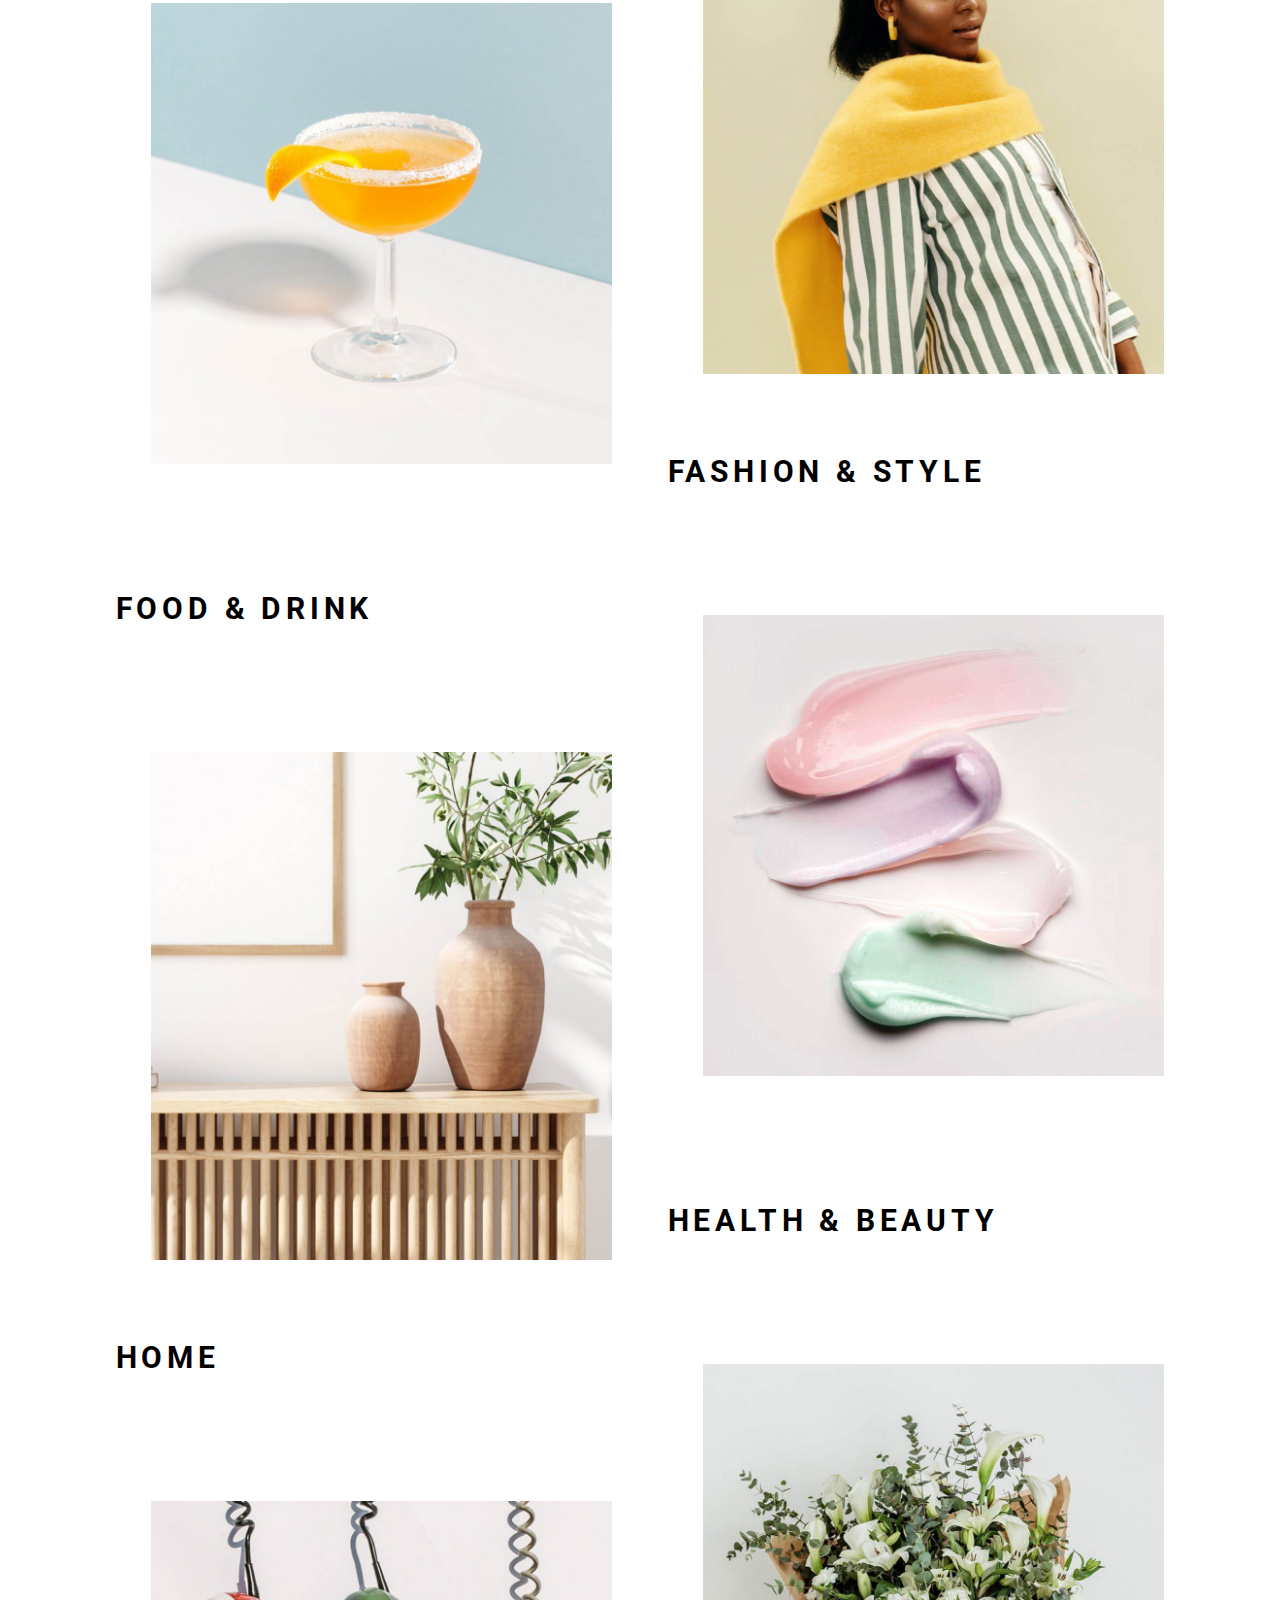
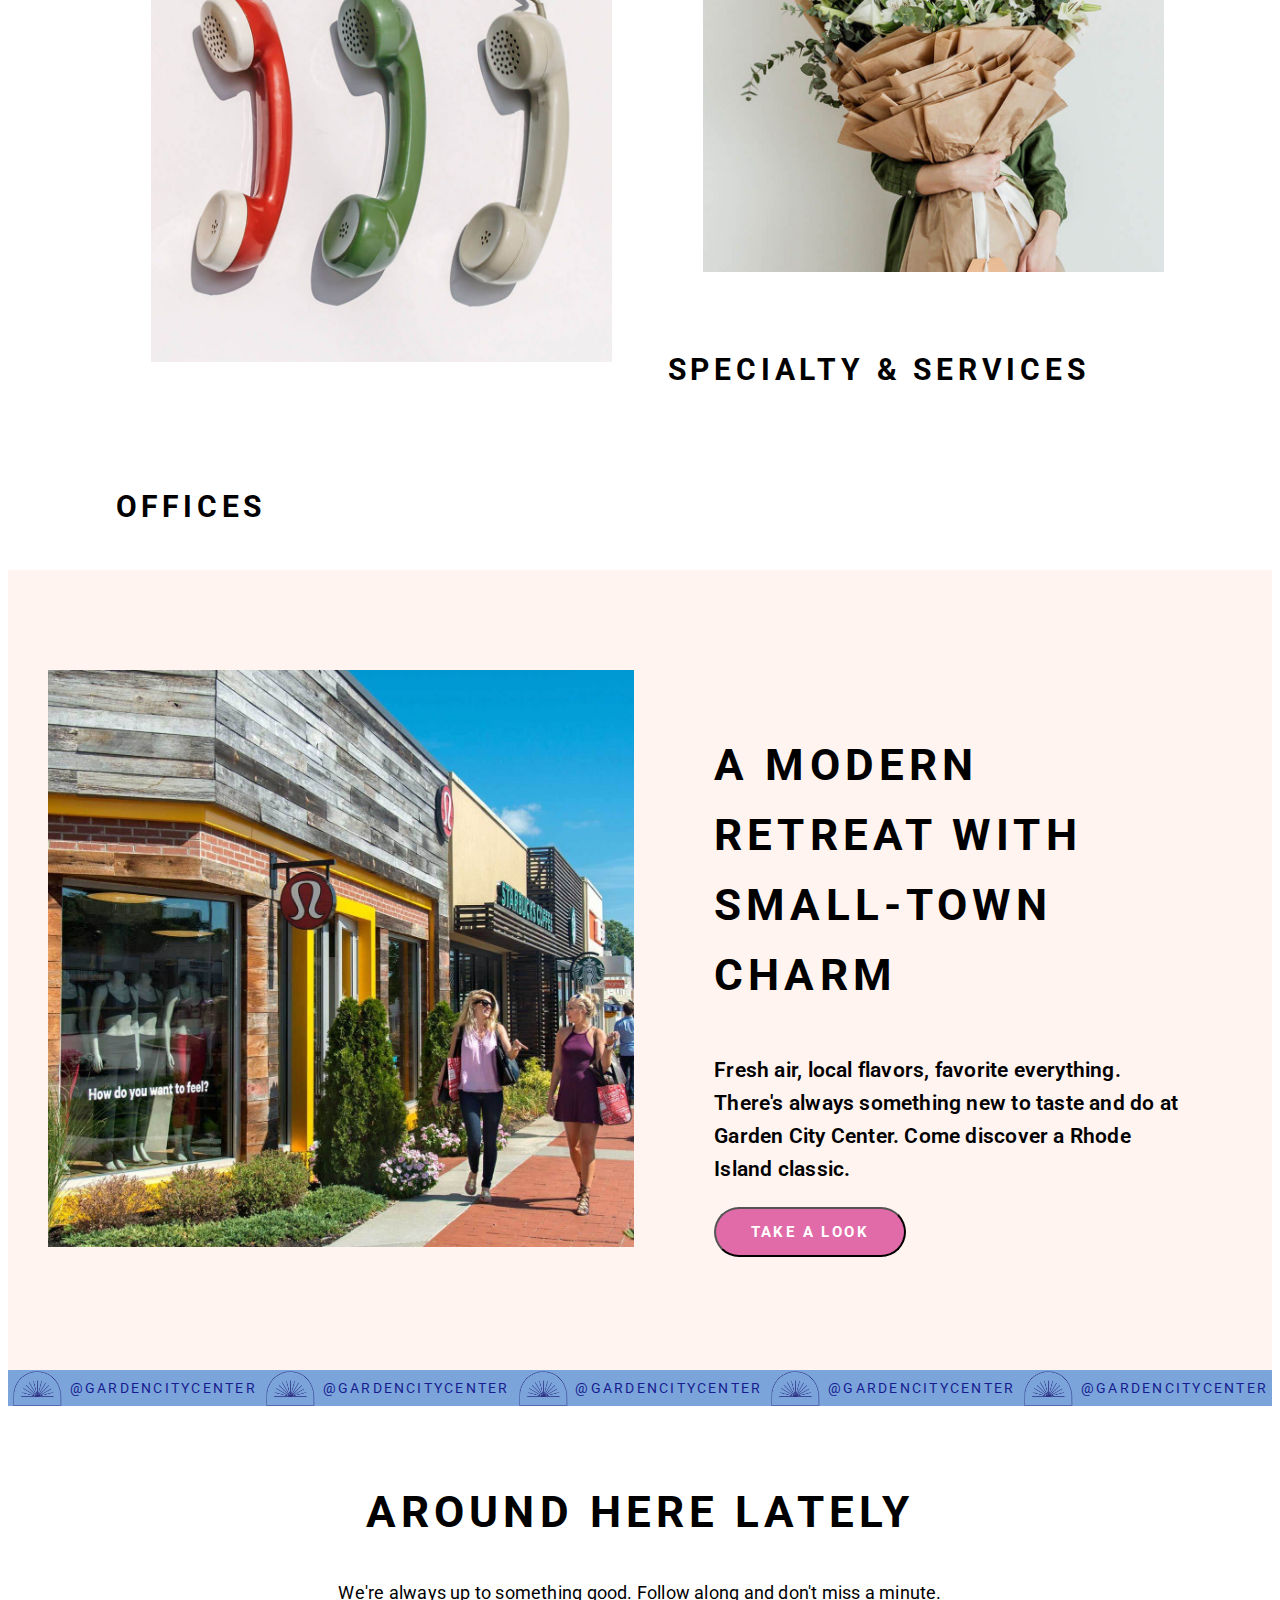
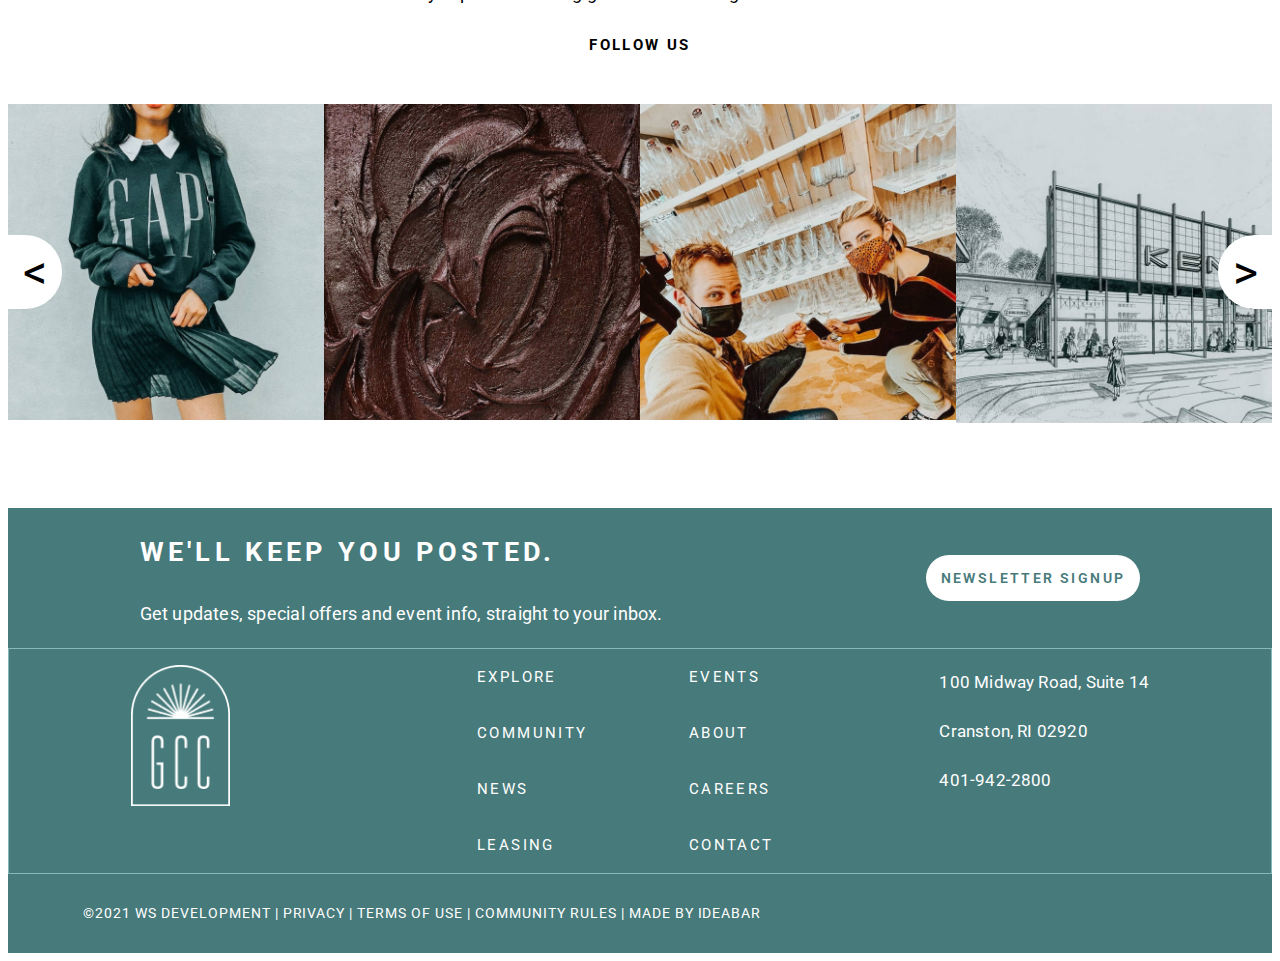
==== commit d0a1ad11: "final" ====
--- a/index.html
+++ b/index.html
@@ -145,6 +145,36 @@
             <p class="str2">></p>
         </div>
     </div>
+    <footer>
+        <div class="footer_title">
+            <div>
+                <p class="keep">We'll keep you posted.</p>
+                <p class="get">Get updates, special offers and event info, straight to your inbox.</p>
+            </div>
+            <p class="white_button">Newsletter Signup</p>
+        </div>
+        <div class="footer2">
+            <div class="logotip"></div>
+            <div class="grid">
+                <p class="list">Explore</p>
+                <p class="list">Events</p>
+                <p class="list">Community</p>
+                <p class="list">About</p>
+                <p class="list">News</p>
+                <p class="list">Careers</p>
+                <p class="list">Leasing</p>
+                <p class="list">Contact</p>
+            </div>
+            <div>
+                <P class="adres">100 Midway Road, Suite 14</P>
+                <p class="adres">Cranston, RI 02920</p>
+                <p class="adres">401-942-2800</p>
+            </div>
+        </div>
+        <div class="footer3">
+            <p class="last">©2021 WS Development | Privacy | Terms of Use | Community Rules | Made By Ideabar</p>
+        </div>
+    </footer>
 </div>
 </body>
 </html>--- a/style maket.css
+++ b/style maket.css
@@ -533,6 +533,103 @@
     margin-top: -200px;
     width: 100%;
 }
+footer{
+    background-color: #477A7B;
+    height: max-content;
+}
+.footer_title{
+    display: flex;
+    justify-content: space-around;
+    align-items: center;
+}
+.keep{
+font-family: 'Roboto';
+font-style: normal;
+font-weight: 700;
+font-size: 27px;
+line-height: 35px;
+letter-spacing: 4.32px;
+text-transform: uppercase;
+color: #FFFFFF;
+}
+.white_button{
+    font-family: 'Roboto';
+    font-style: normal;
+    font-weight: 600;
+    font-size: 14px;
+    text-align: center;
+    letter-spacing: 2.4px;
+    text-transform: uppercase;
+    color: #477A7B; 
+    border-radius: 30px;
+    width:max-content;
+    padding-left: 15px;
+    padding-right: 15px;
+    padding-top: 15px;
+    padding-bottom: 15px;
+    background-color: #FFFFFF;
+}
+.get{
+font-family: 'Roboto';
+font-style: normal;
+font-weight: 400;
+font-size: 18px;
+line-height: 33px;
+letter-spacing: 0.21px;
+color: #FFFFFF;
+}
+.footer2{
+    display: flex;
+    justify-content: space-around;
+    border:1px solid #87b8b9;
+}
+.grid{
+    display: grid;
+    grid-template-columns: 7px 7px;
+    grid-column-gap: 16vw;
+    justify-items: start;
+}
+.logotip{
+    background-image:url("imeges/Frame.png");
+    background-size: contain;
+    background-repeat: no-repeat;
+    width: 8vw;
+    height: 11vw;
+    margin-top: 16px;
+}
+.list{
+font-family: 'Roboto';
+font-style: normal;
+font-weight: 400;
+font-size: 15px;
+line-height: 26px;
+letter-spacing: 2.4px;
+text-transform: uppercase;
+color: #FFFFFF;
+}
+.adres{
+font-family: 'Roboto';
+font-style: normal;
+font-weight: 400;
+font-size: 17px;
+line-height: 32px;
+letter-spacing: 0.19px;
+color: #FFFFFF;
+}
+.last{
+font-family: 'Roboto';
+font-style: normal;
+font-weight: 400;
+font-size: 14px;
+line-height: 21px;
+letter-spacing: 0.98px;
+text-transform: uppercase;
+color: #FFFFFF;
+margin-left: 60px;
+}
+.footer3{
+    padding: 15px;
+}
 @media (max-width: 1420px) {
     nav{
         width: 710px;
@@ -698,6 +795,9 @@
 .blok{
     height: max-content;
 }
+.blok2{
+    height: 526px;
+}
 .let{
     font-size: 40px;
     margin-bottom: 0;
@@ -813,8 +913,67 @@
         width: 30px;
         height: 20px;
     }
+    .keep{
+        font-size: 19px;
+        line-height: 21px;
+    }
+    .white_button{
+        padding-left: 10px;
+        padding-right: 7px;
+        padding-top: 11px;
+        padding-bottom: 10px;
+        font-size: 10px;
+    }
+    .get{
+        font-size: 14px;
+        line-height: 13px;
+    }
+    .adres{
+        font-size: 13px;
+    line-height: 24px;
+    }
+    .list{
+        font-size: 10px;
+        line-height: 19px;
+    }
+    .last{
+        font-size: 10px;
+        margin-left: 30px;
+    }
 }
 @media(max-width: 620px){
+    .keep{
+        font-size: 10px;
+        line-height: 15px;
+    }
+    .white_button{
+        padding-left: 5px;
+        padding-right: 5px;
+        padding-top: 6px;
+        padding-bottom: 6px;
+        font-size: 6px;
+    }
+    .get{
+        font-size: 10px;
+        line-height: 10px;
+    }
+    .adres{
+        font-size: 7px;
+    line-height: 15px;
+    }
+    .list{
+        font-size: 5px;
+        line-height: 6px;
+    }
+    .last{
+        font-size: 5px;
+        margin-left: 20px;
+    }
+    .logotip{
+        width: 5vw;
+    height: 7vw;
+    margin-top: 8px;
+    }
     .fotobox {
         display: flex;
         flex-direction: column;
@@ -855,9 +1014,9 @@
         height: max-content;
     }
     .foto3{
-        width: 23%;
-        margin: 10px;
-        height: 117px;
+        width: 75%;
+        margin-bottom: 10px;
+        height: 72vw;
     }
     .conteiner_head{
         display: flex;
@@ -871,8 +1030,8 @@
         height: max-content;
     }
     .girl{
-        width: 50%;
-        height: 42vw;
+        width: 89%;
+        height: 62vw;
         margin-top: 10px;
     }
     .header{
@@ -912,8 +1071,42 @@
         height: 13px;
     }
     .email{font-size: 5px;}
+    .news {
+        width: 88vw;
+        margin-bottom: 20px;
+        display: flex;
+        flex-direction: column;
+        align-items: center;
+    }
+    .foto {
+        height: 220px;
+        width: 76vw;
+    }
 }
 @media (max-width: 450px){
+    
+    .keep{
+        font-size: 5px;
+        font-weight: 500;
+    }
+    .white_button{
+        font-size: 5px;
+        letter-spacing: 1.3px;
+    }
+    .get{
+        font-size: 5px;
+    }
+    .adres{
+        font-size: 5px;
+    line-height: 10px;
+    }
+    .list{
+        font-size: 5px;
+    }
+    .last{
+        font-size: 5px;
+        margin-left: 10px;
+    }
 .end2{
     display: none;
 }
@@ -950,11 +1143,6 @@
     margin-right: 35px;
     margin-bottom: 10px;
 }
-.foto3 {
-    width: 34%;
-    margin-bottom: 10px;
-    height: 130px;
-}
 .text_blok2{
     margin-bottom: 20px;
 }
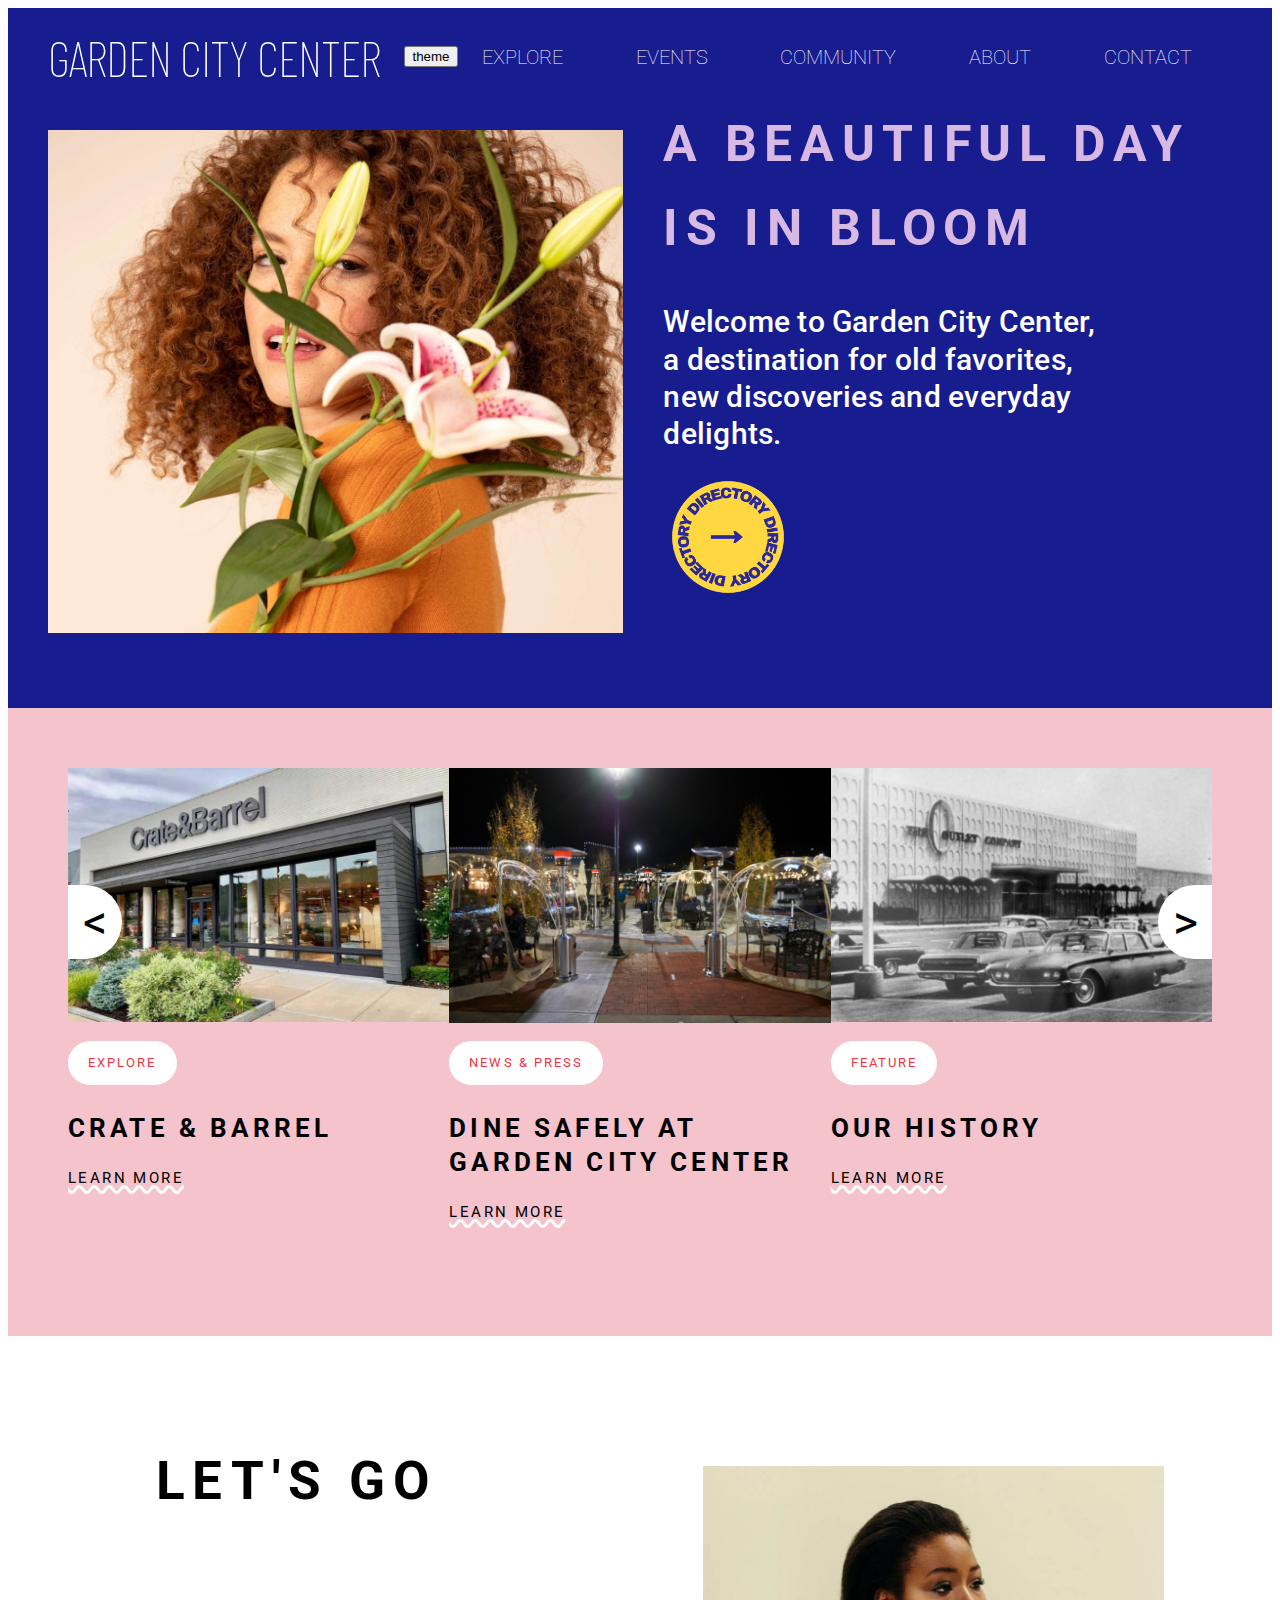
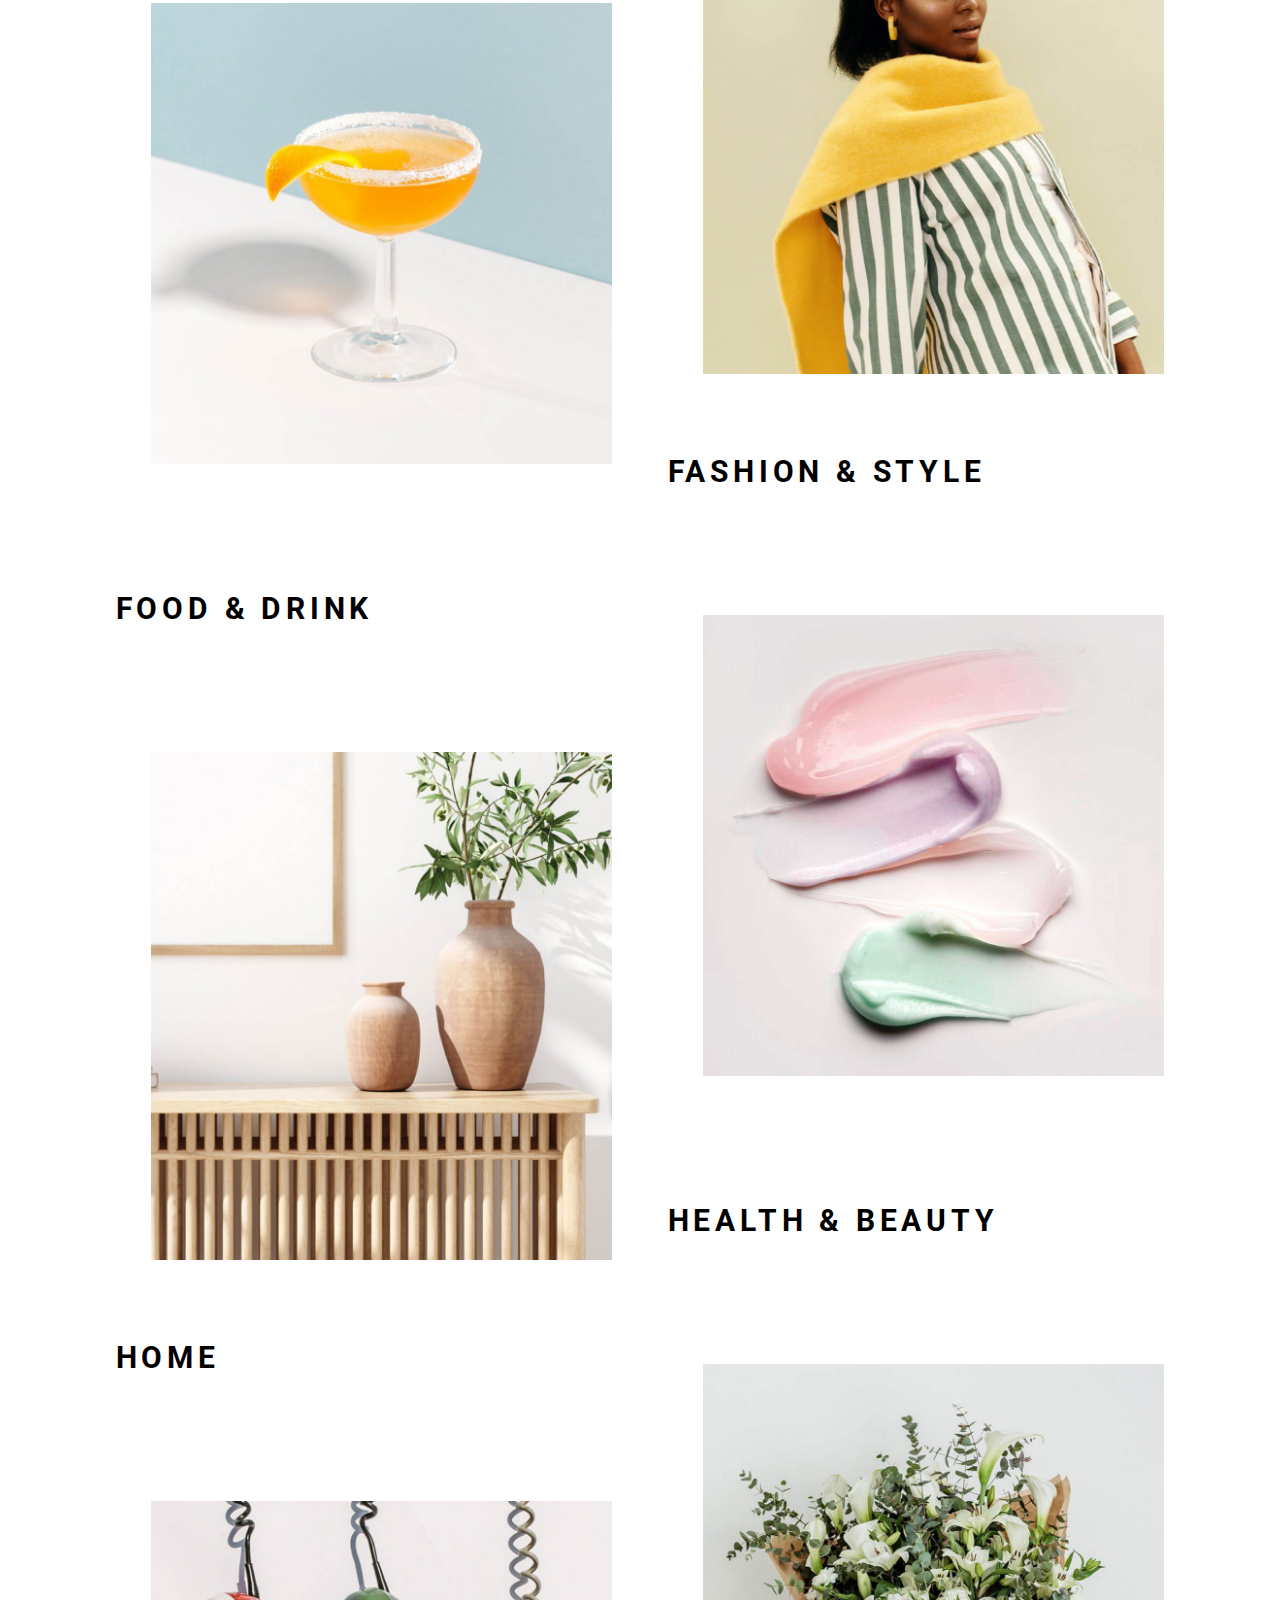
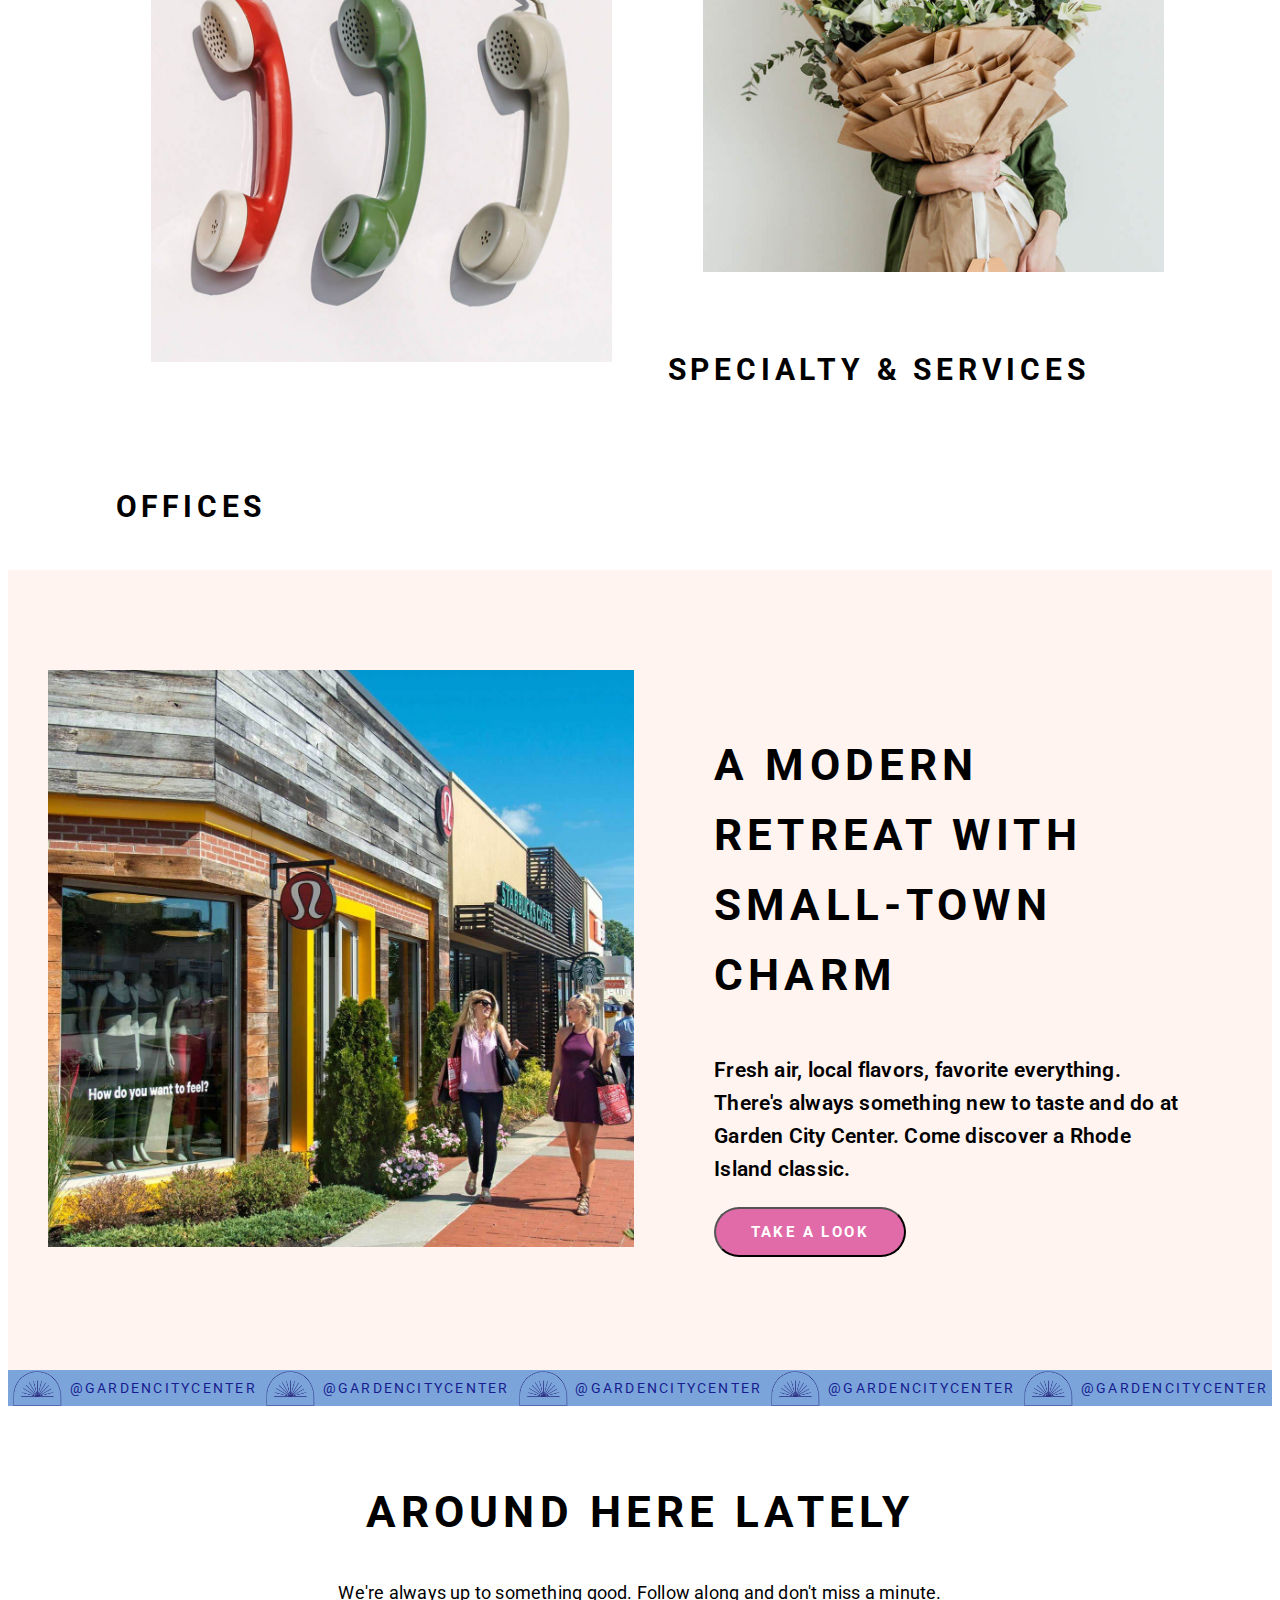
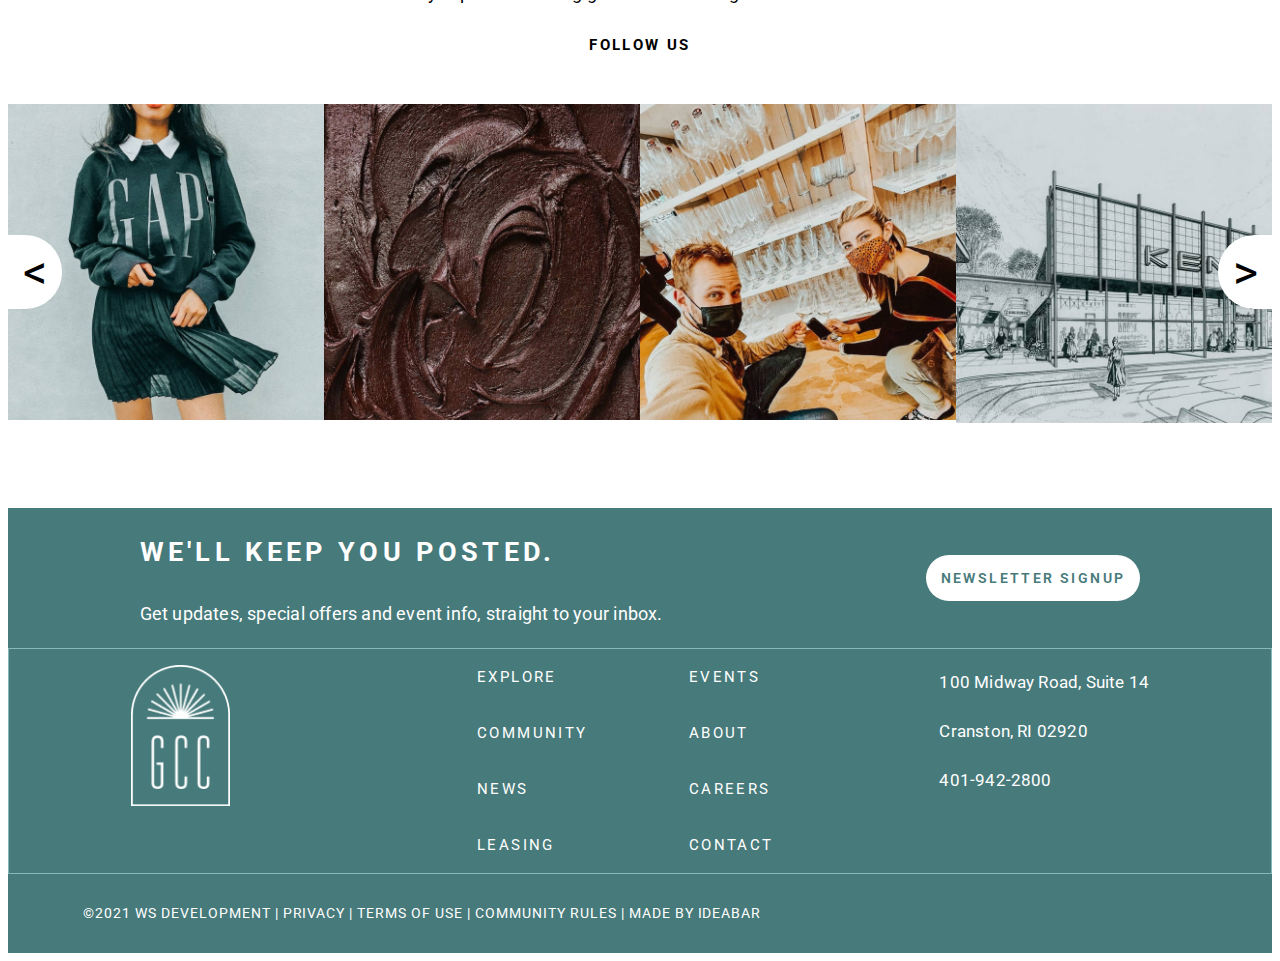
==== commit 1d4596d0: "dark1" ====
--- a/index.html
+++ b/index.html
@@ -3,7 +3,7 @@
 <head>
     <meta charset="UTF-8">
     <meta name="viewport" content="width=device-width, initial-scale=1.0">
-    <link rel="stylesheet" href="style maket.css">
+    <link rel="stylesheet" href="style maket.css" id="theme">
     <link href="https://fonts.googleapis.com/css2?family=Barlow+Condensed:wght@100;200;500&family=Roboto&display=swap" rel="stylesheet">
     <link href="https://fonts.googleapis.com/css2?family=Roboto:wght@100&display=swap" rel="stylesheet">
     <title>maket</title>
@@ -13,6 +13,7 @@
         <div class="header">
         <div class="conteiner_head">
             <p class="name">GARDEN CITY CENTER</p>
+            <button  id="switch">theme</button>
             <nav>
                 <p class="menu">EXPLORE</p>
                 <p class="menu">EVENTS</p>
@@ -176,5 +177,6 @@
         </div>
     </footer>
 </div>
+<script src="script.js"></script>
 </body>
 </html>--- a/style maket.css
+++ b/style maket.css
@@ -1028,10 +1028,11 @@
         flex-direction: column;
         align-items: center;
         height: max-content;
+        margin-left: 0px;
     }
     .girl{
-        width: 89%;
-        height: 62vw;
+        width: 83%;
+        height: 69vw;
         margin-top: 10px;
     }
     .header{
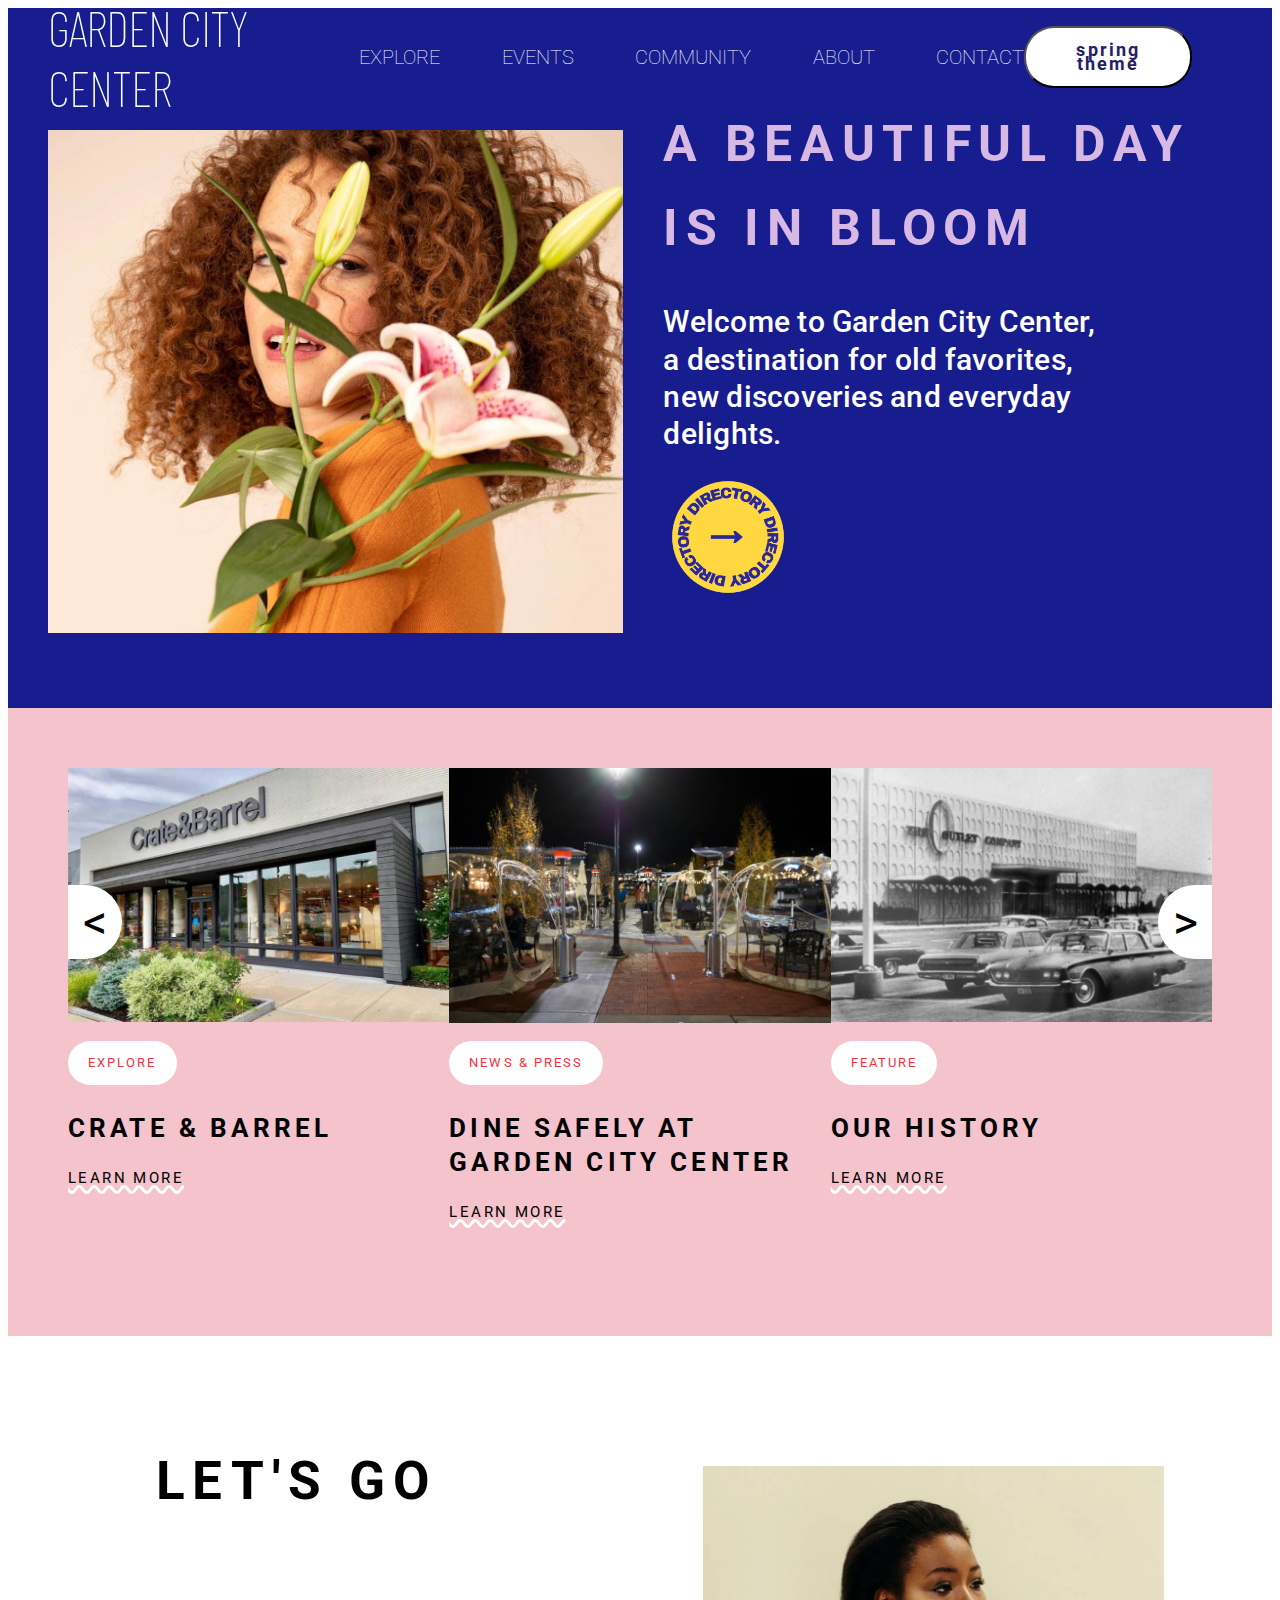
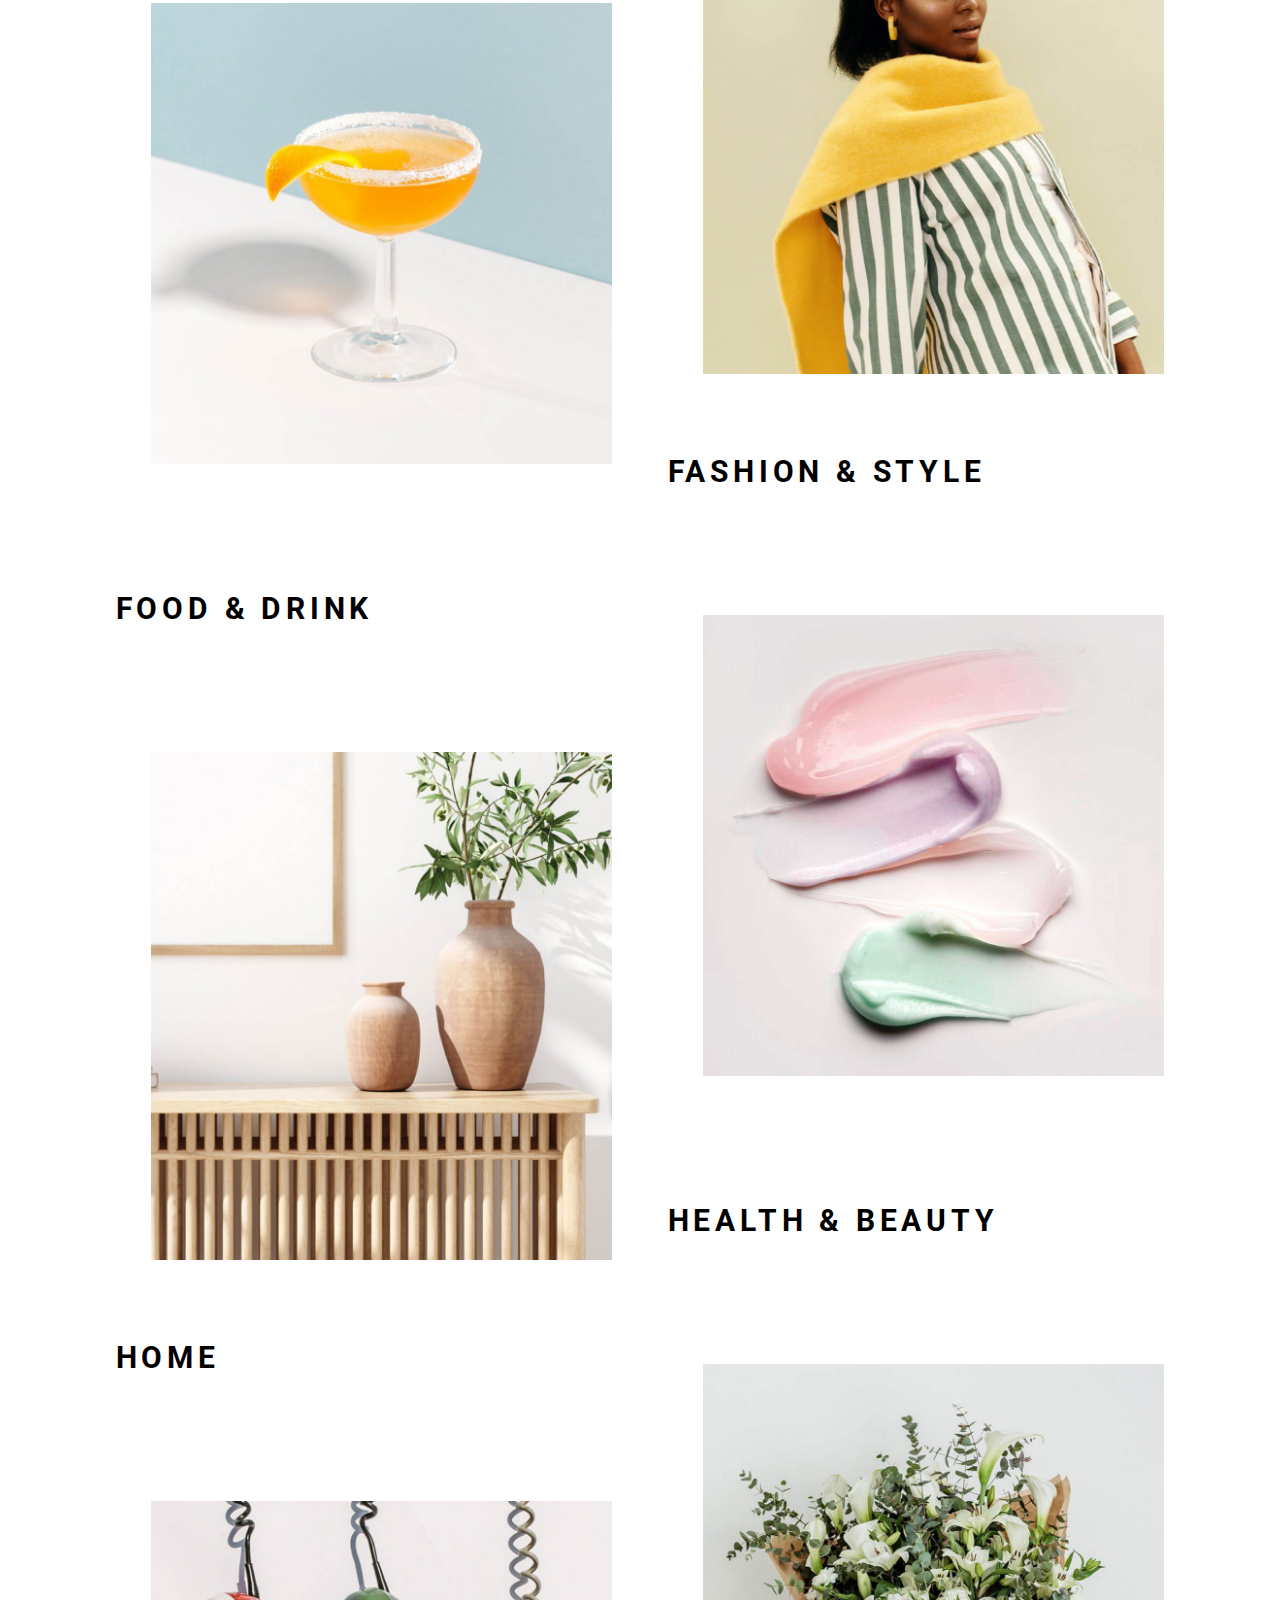
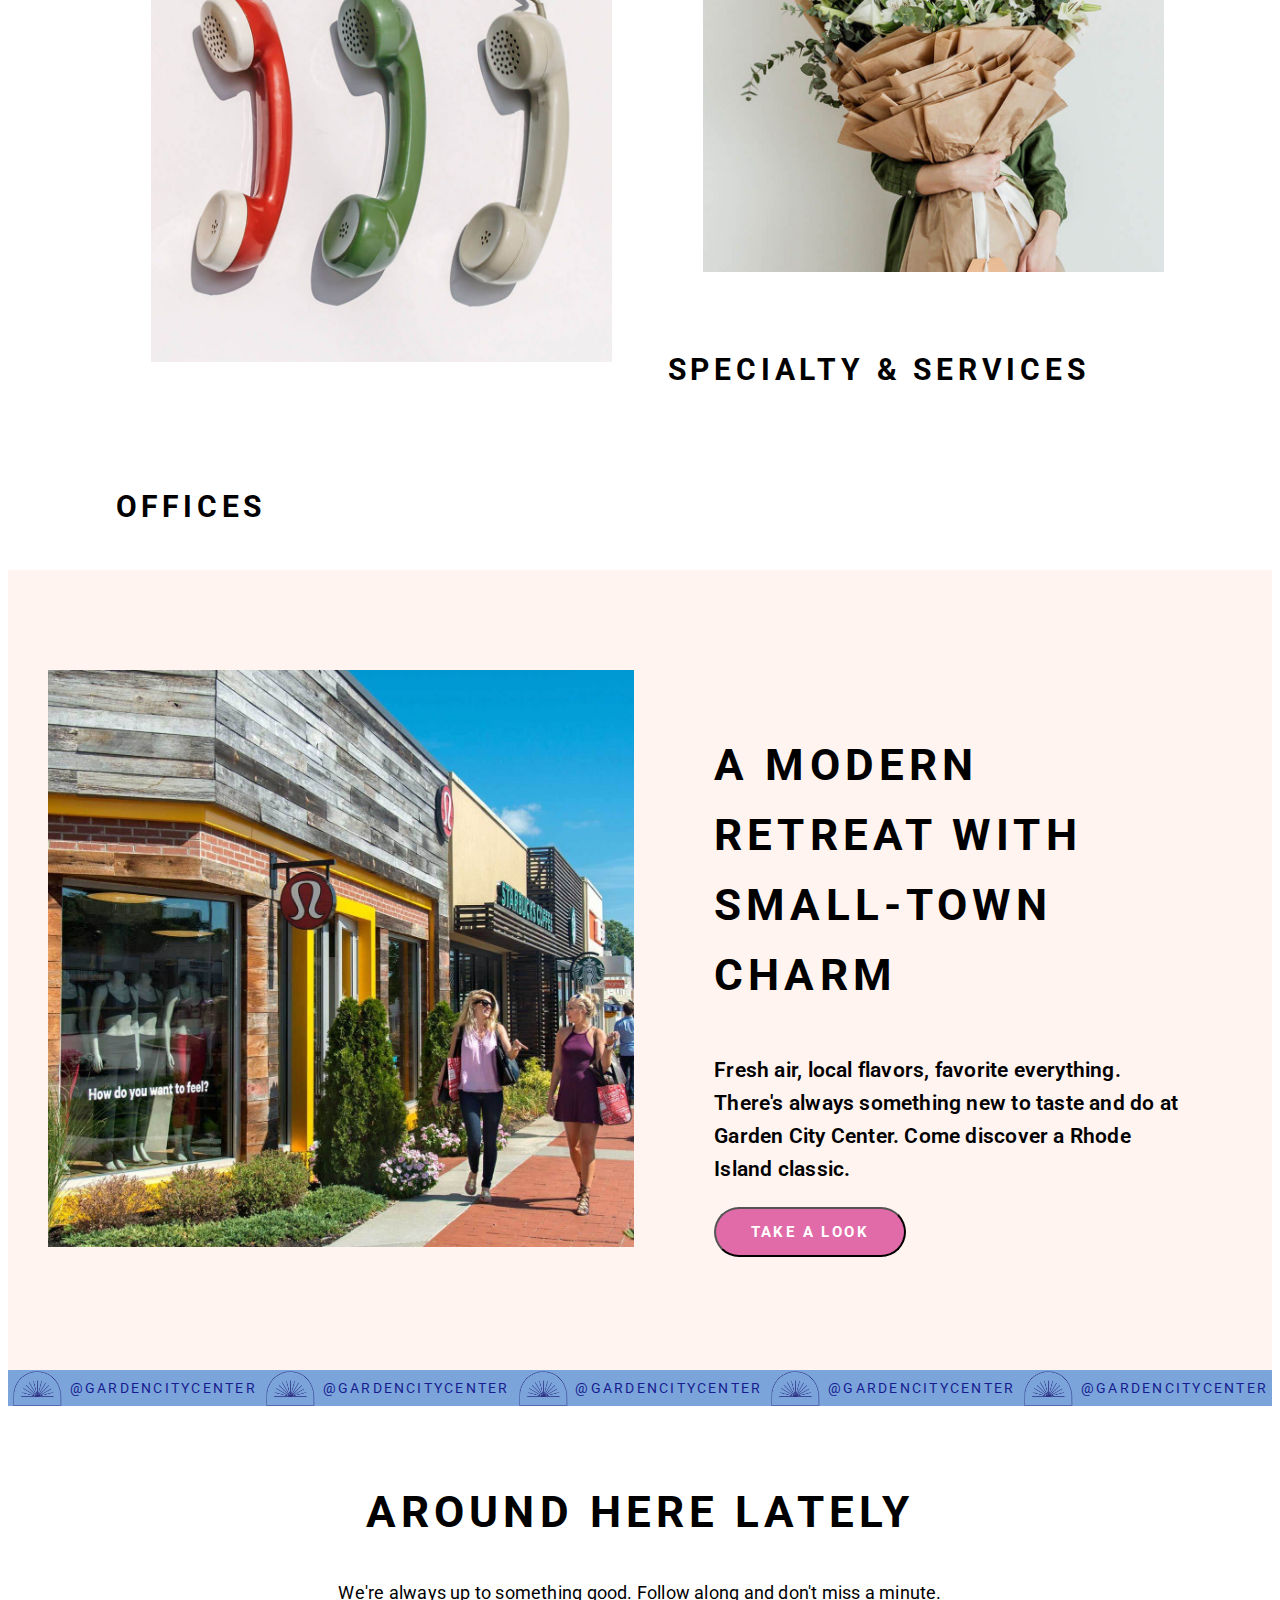
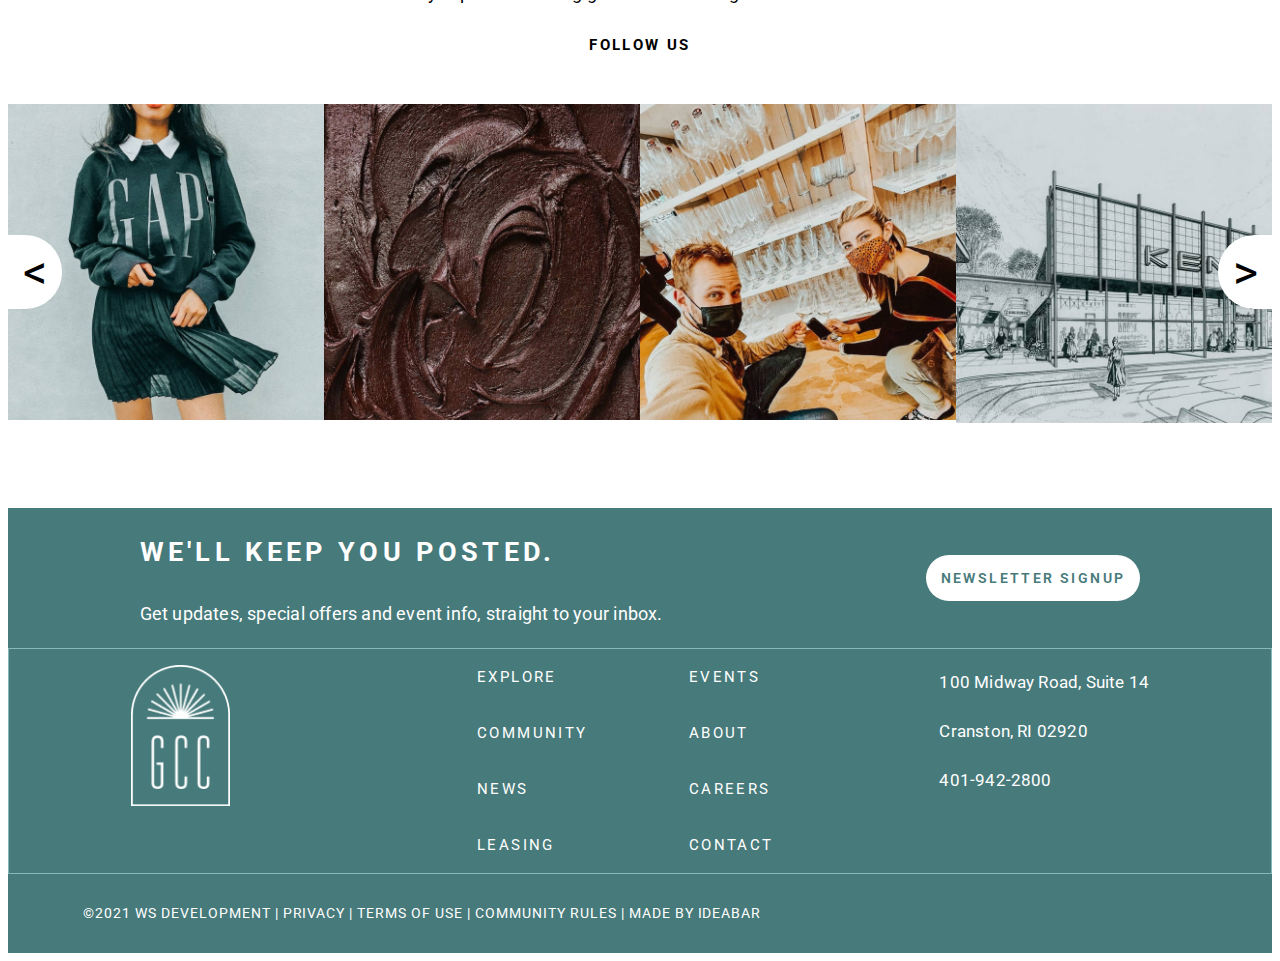
==== commit 3f137223: "dark2" ====
--- a/index.html
+++ b/index.html
@@ -13,14 +13,16 @@
         <div class="header">
         <div class="conteiner_head">
             <p class="name">GARDEN CITY CENTER</p>
-            <button  id="switch">theme</button>
+            
             <nav>
                 <p class="menu">EXPLORE</p>
                 <p class="menu">EVENTS</p>
                 <p class="menu">COMMUNITY</p>
                 <p class="menu">ABOUT</p>
                 <p class="menu">CONTACT</p>
+
             </nav>
+            <button class="switch" id="switch">spring theme</button>
             <!-- <img class="pin" src="imeges/розовая.png"> -->
         </div>
         
--- a/style maket.css
+++ b/style maket.css
@@ -4,7 +4,23 @@
     /* display: flex; */
     justify-content: center;
 }
-
+.switch{
+    background-color: #FFFFFF;
+    color: #271e69;
+    border-radius: 30px;
+    width:max-content;
+    font-family: "Roboto", sans-serif;
+    font-weight:700;
+    font-style: normal;
+    font-size: 18px;
+    letter-spacing:2.08px;
+    line-height: 14px;
+    text-align: center;
+    padding-left: 20px;
+    padding-right: 20px;
+    padding-top: 15px;
+    padding-bottom: 15px;
+}
 .conteiner_head{
     height: 97px;
     /* border: 2px solid black; */
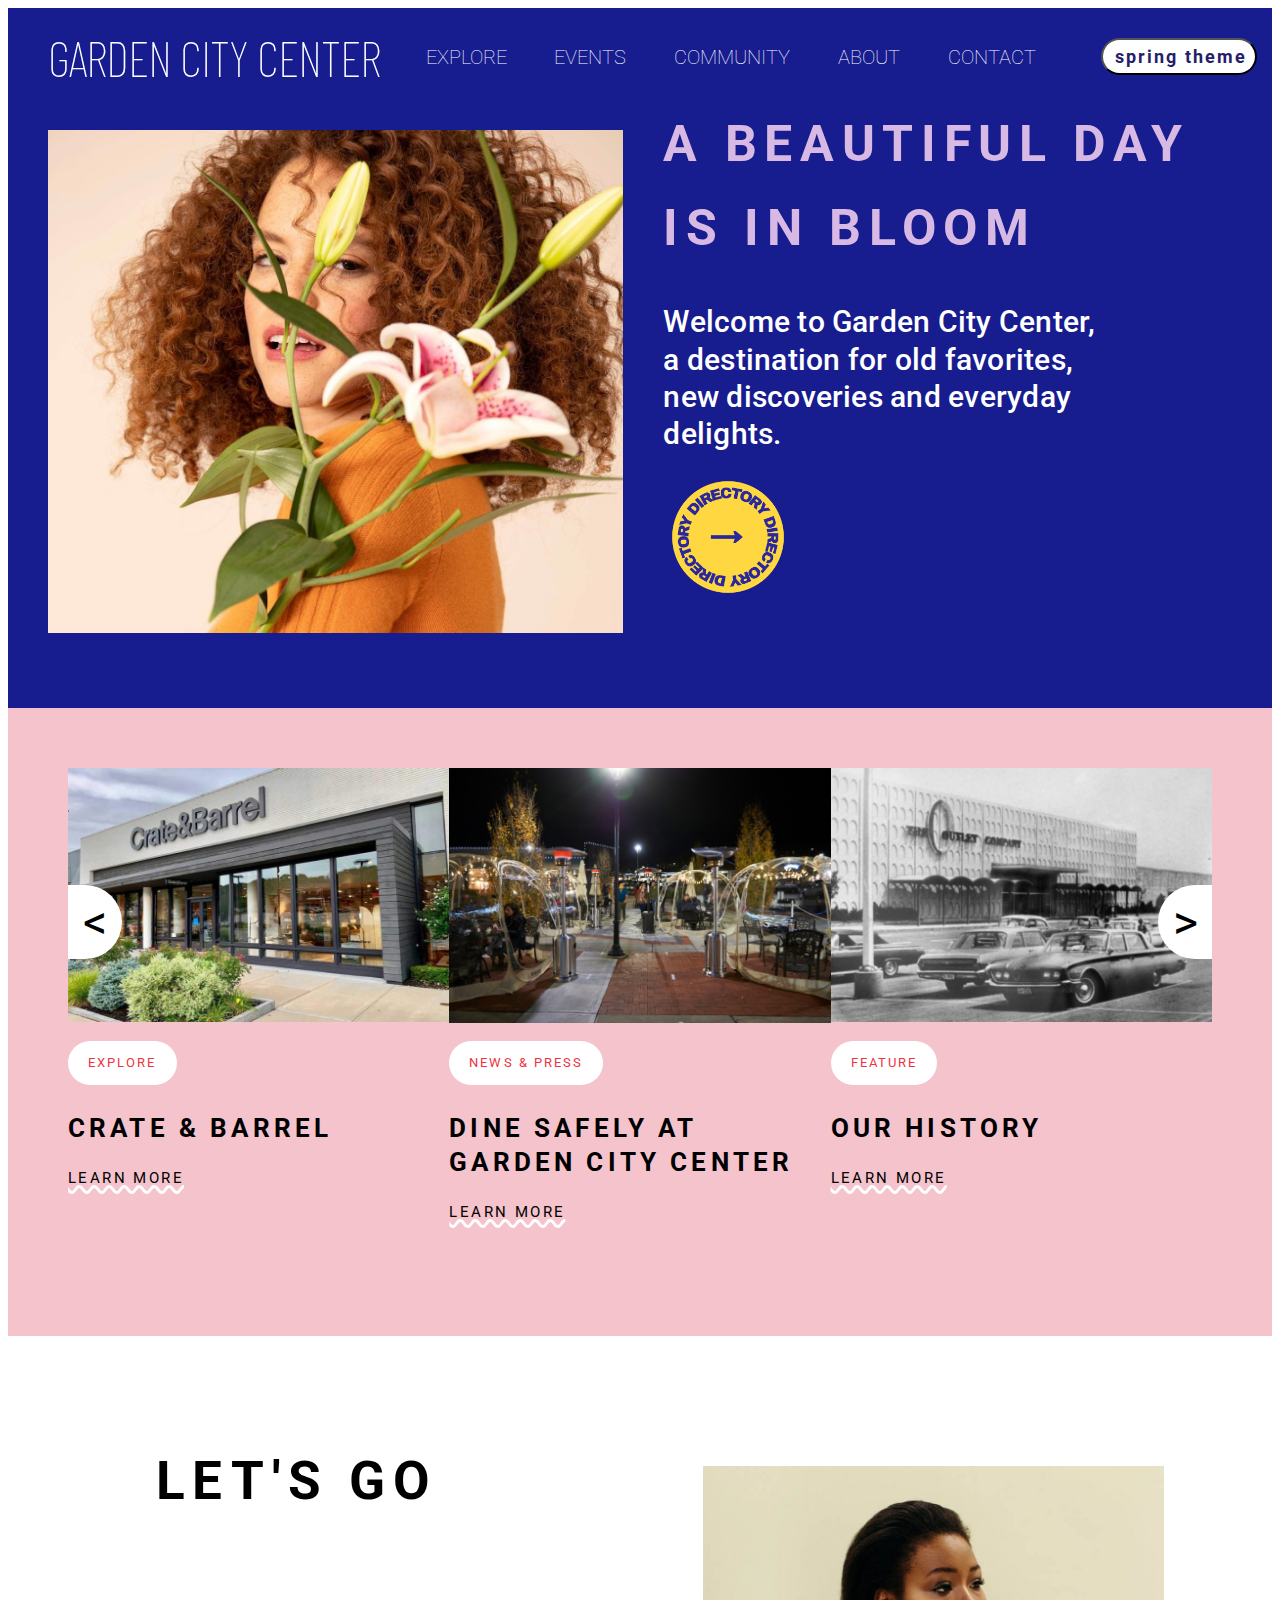
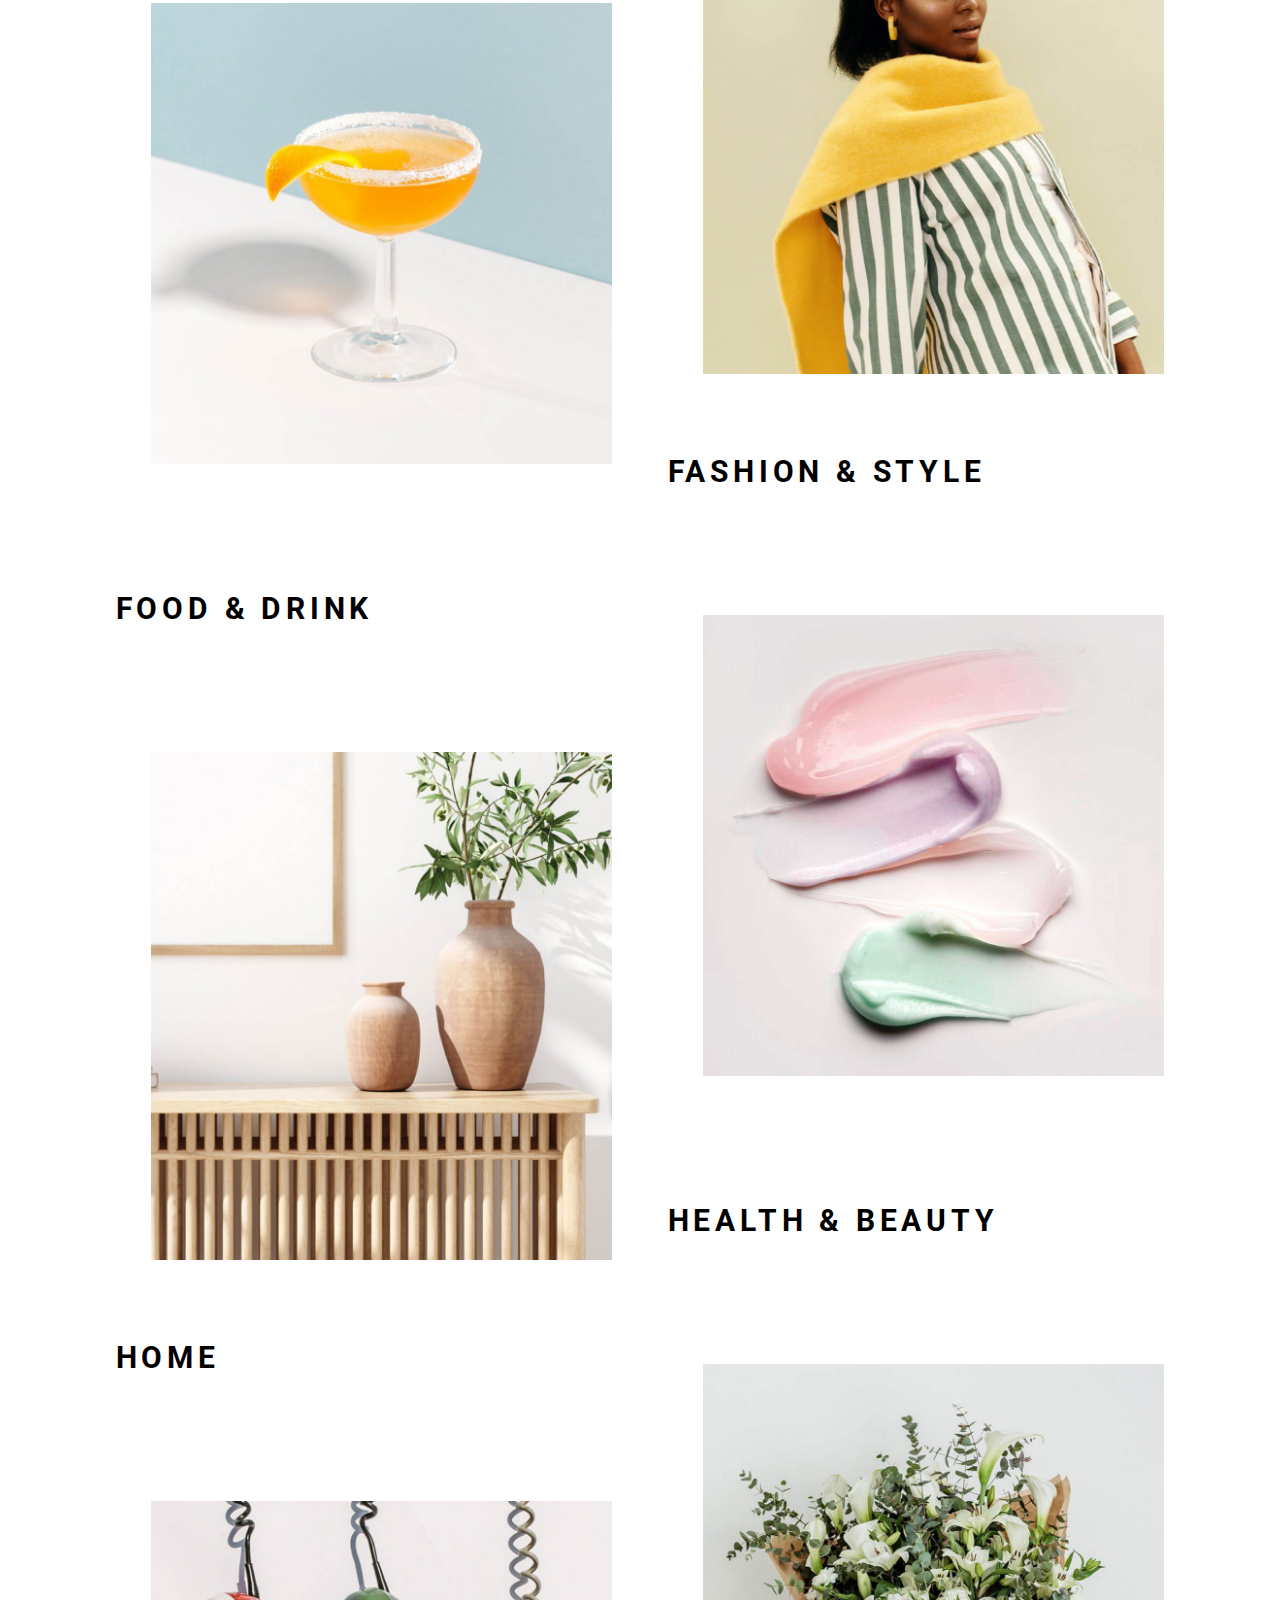
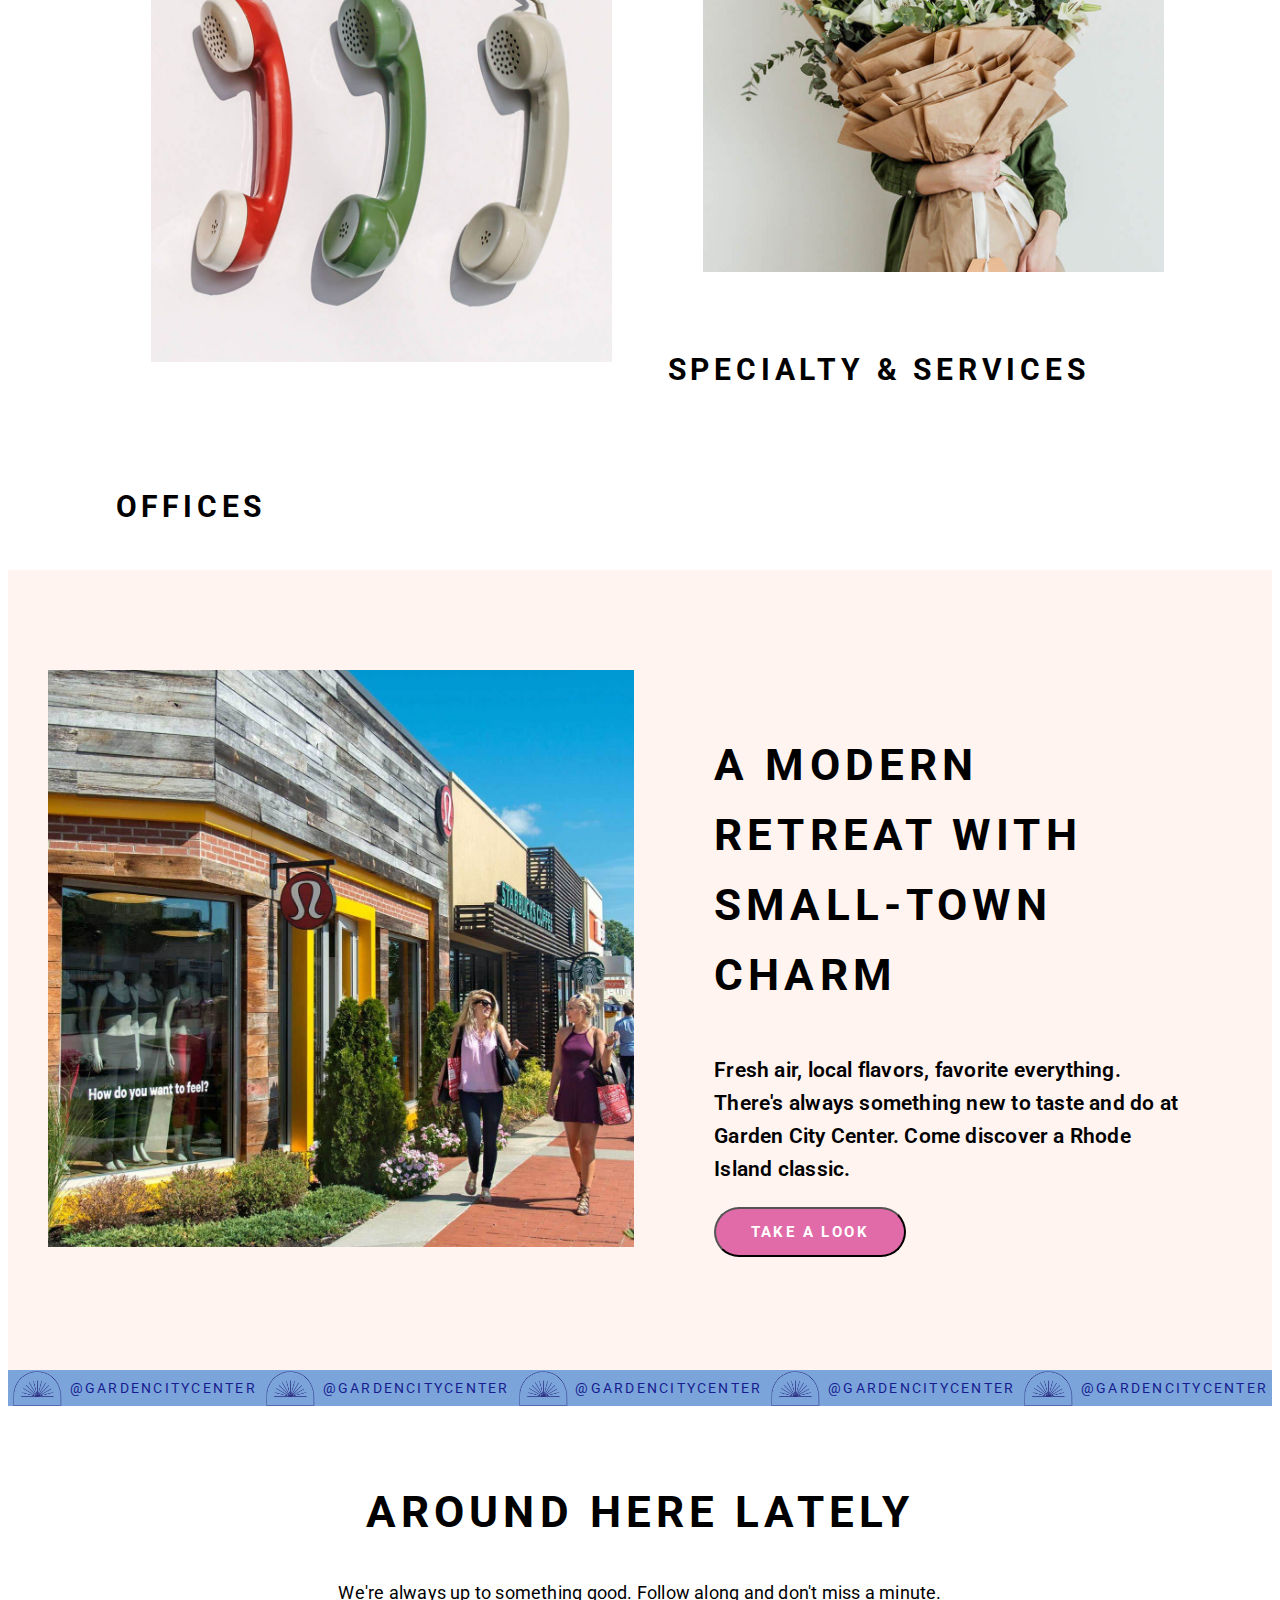
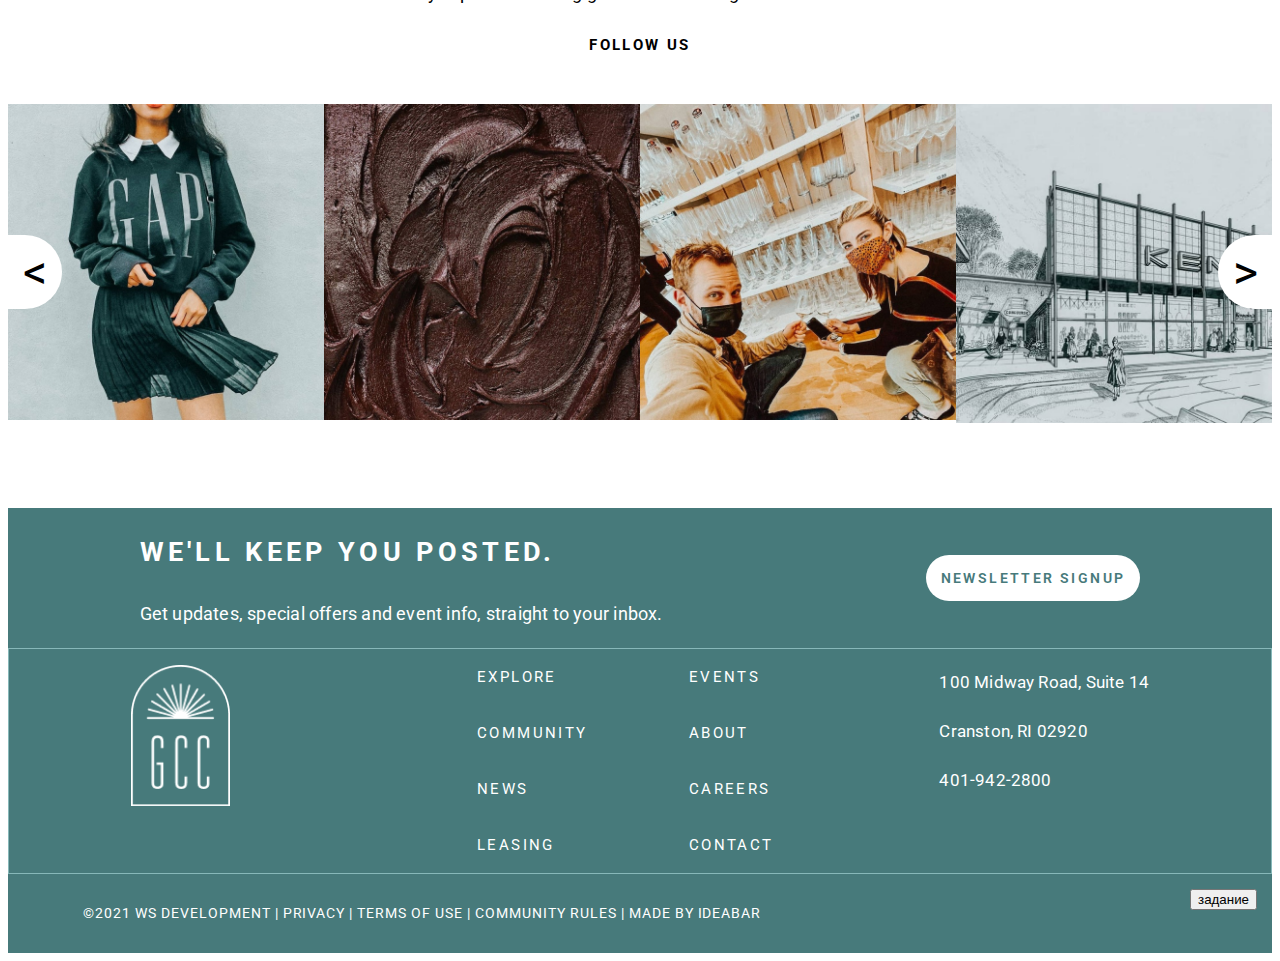
==== commit 194a5b17: "dark" ====
--- a/index.html
+++ b/index.html
@@ -176,6 +176,7 @@
         </div>
         <div class="footer3">
             <p class="last">©2021 WS Development | Privacy | Terms of Use | Community Rules | Made By Ideabar</p>
+            <a href="zadaniePoJS.html"><button class="a">задание</button></a>
         </div>
     </footer>
 </div>
--- a/style maket.css
+++ b/style maket.css
@@ -1,8 +1,7 @@
 .header{
     background-color: #171C8F;
     height: 840px;
-    /* display: flex; */
-    justify-content: center;
+    
 }
 .switch{
     background-color: #FFFFFF;
@@ -16,20 +15,19 @@
     letter-spacing:2.08px;
     line-height: 14px;
     text-align: center;
-    padding-left: 20px;
-    padding-right: 20px;
-    padding-top: 15px;
-    padding-bottom: 15px;
+    padding-left: 12px;
+    padding-right: 8px;
+    padding-top: 10px;
+    padding-bottom: 9px;
+    margin-left: 20px;
 }
 .conteiner_head{
     height: 97px;
-    /* border: 2px solid black; */
     display: flex;
     justify-content: space-between;
     align-items: center;
     padding-left: 40px;
-    padding-right: 80px;
-    z-index: 2;
+    padding-right: 15px;
 }
 .name{
     color: white;
@@ -37,9 +35,7 @@
     font-weight: 100;
     font-style: normal;
     font-size: 60px;
-    /* border: 2px solid black; */
     letter-spacing:-1px;
-    z-index: 2;
 }
 .menu{
     font-family: "Roboto", sans-serif;
@@ -50,8 +46,7 @@
     
 }
 nav{
-    /* border: 2px solid black; */
-    width: 850px;
+    width: 730px;
     display: flex;
     justify-content: space-between;
     align-items: center;
@@ -66,7 +61,6 @@
     background-repeat: no-repeat;
 }
 .conteiner_title{
-    /* border: 2px solid rgb(190, 53, 53); */
     height: 728px;
     margin-left:40px;
     display: flex;
@@ -645,10 +639,12 @@
 }
 .footer3{
     padding: 15px;
+    display: flex;
+    justify-content: space-between;
 }
 @media (max-width: 1420px) {
     nav{
-        width: 710px;
+        width: 610px;
     }
     h1{
         font-size: 50px;
@@ -685,6 +681,13 @@
     }
     nav{
         width: 600px;
+    }
+    .switch{
+        font-size: 13px;
+        padding-left: 8px;
+    padding-right: 5px;
+    padding-top: 6px;
+    padding-bottom: 7px;
     }
     h1{
         font-size: 40px;
@@ -733,10 +736,10 @@
         height: 80px;
     }
     nav{
-        width: 400px;
-    }
-    .menu{
-        font-size: 15px;
+        width: 500px;
+    }
+    .switch{
+        font-size: 10px;
     }
     .foto{
         height: 200px;
@@ -842,6 +845,10 @@
     .foto{
         height: 130px;
     }
+    .switch{
+        padding-left: 6px;
+        padding-right: 3px;
+    }
     .pink{
         height: 350px;
         padding: 20px;
@@ -883,10 +890,11 @@
         margin: 0;
     }
     nav{
-        width: 300px
+        width: 340px
     }
     .menu{
         font-size: 10px;
+        font-weight: 700;
     }
     h1 {
         font-size: 25px;
@@ -900,7 +908,6 @@
     }
     .conteiner_head{
         padding-left: 20px;
-        padding-right: 40px;
     }
     .conteiner_title{
         margin-left: 20px;
@@ -1047,8 +1054,8 @@
         margin-left: 0px;
     }
     .girl{
-        width: 83%;
-        height: 69vw;
+        width: 82.3%;
+        height: 70vw;
         margin-top: 10px;
     }
     .header{
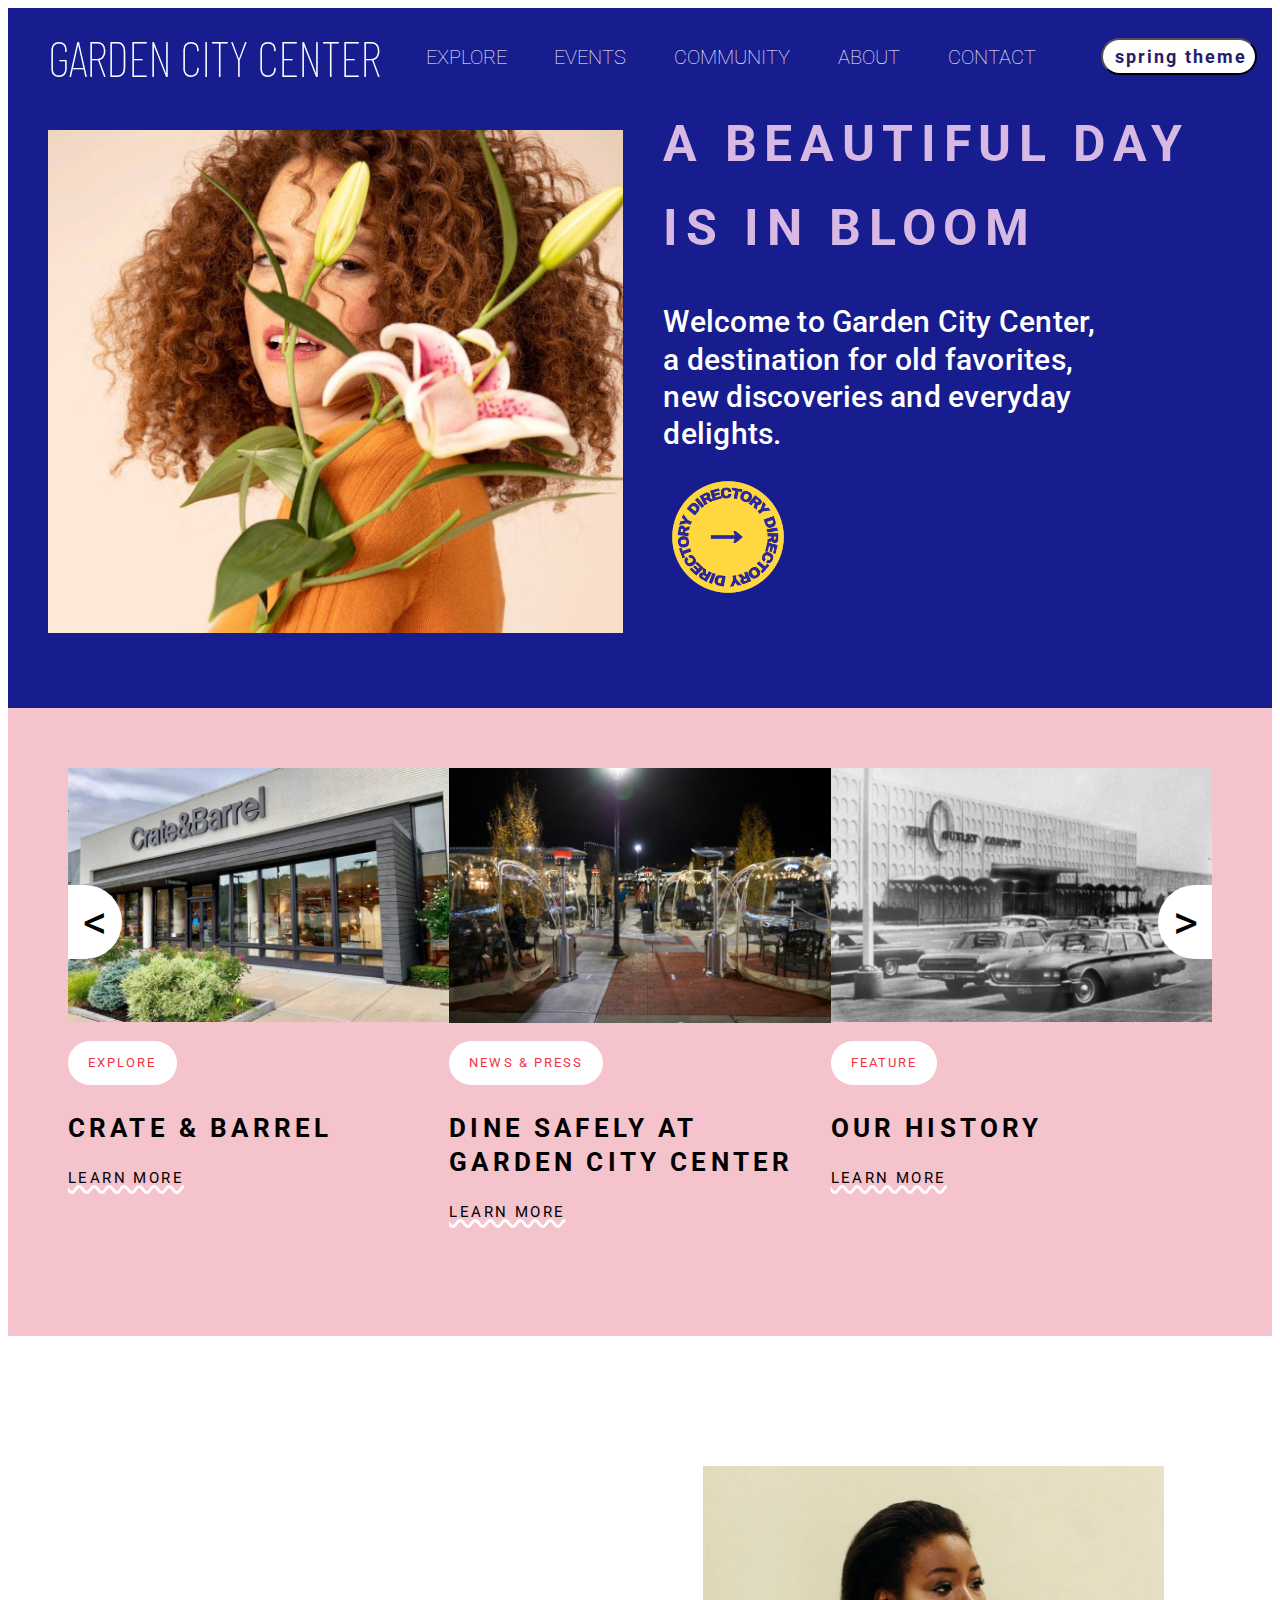
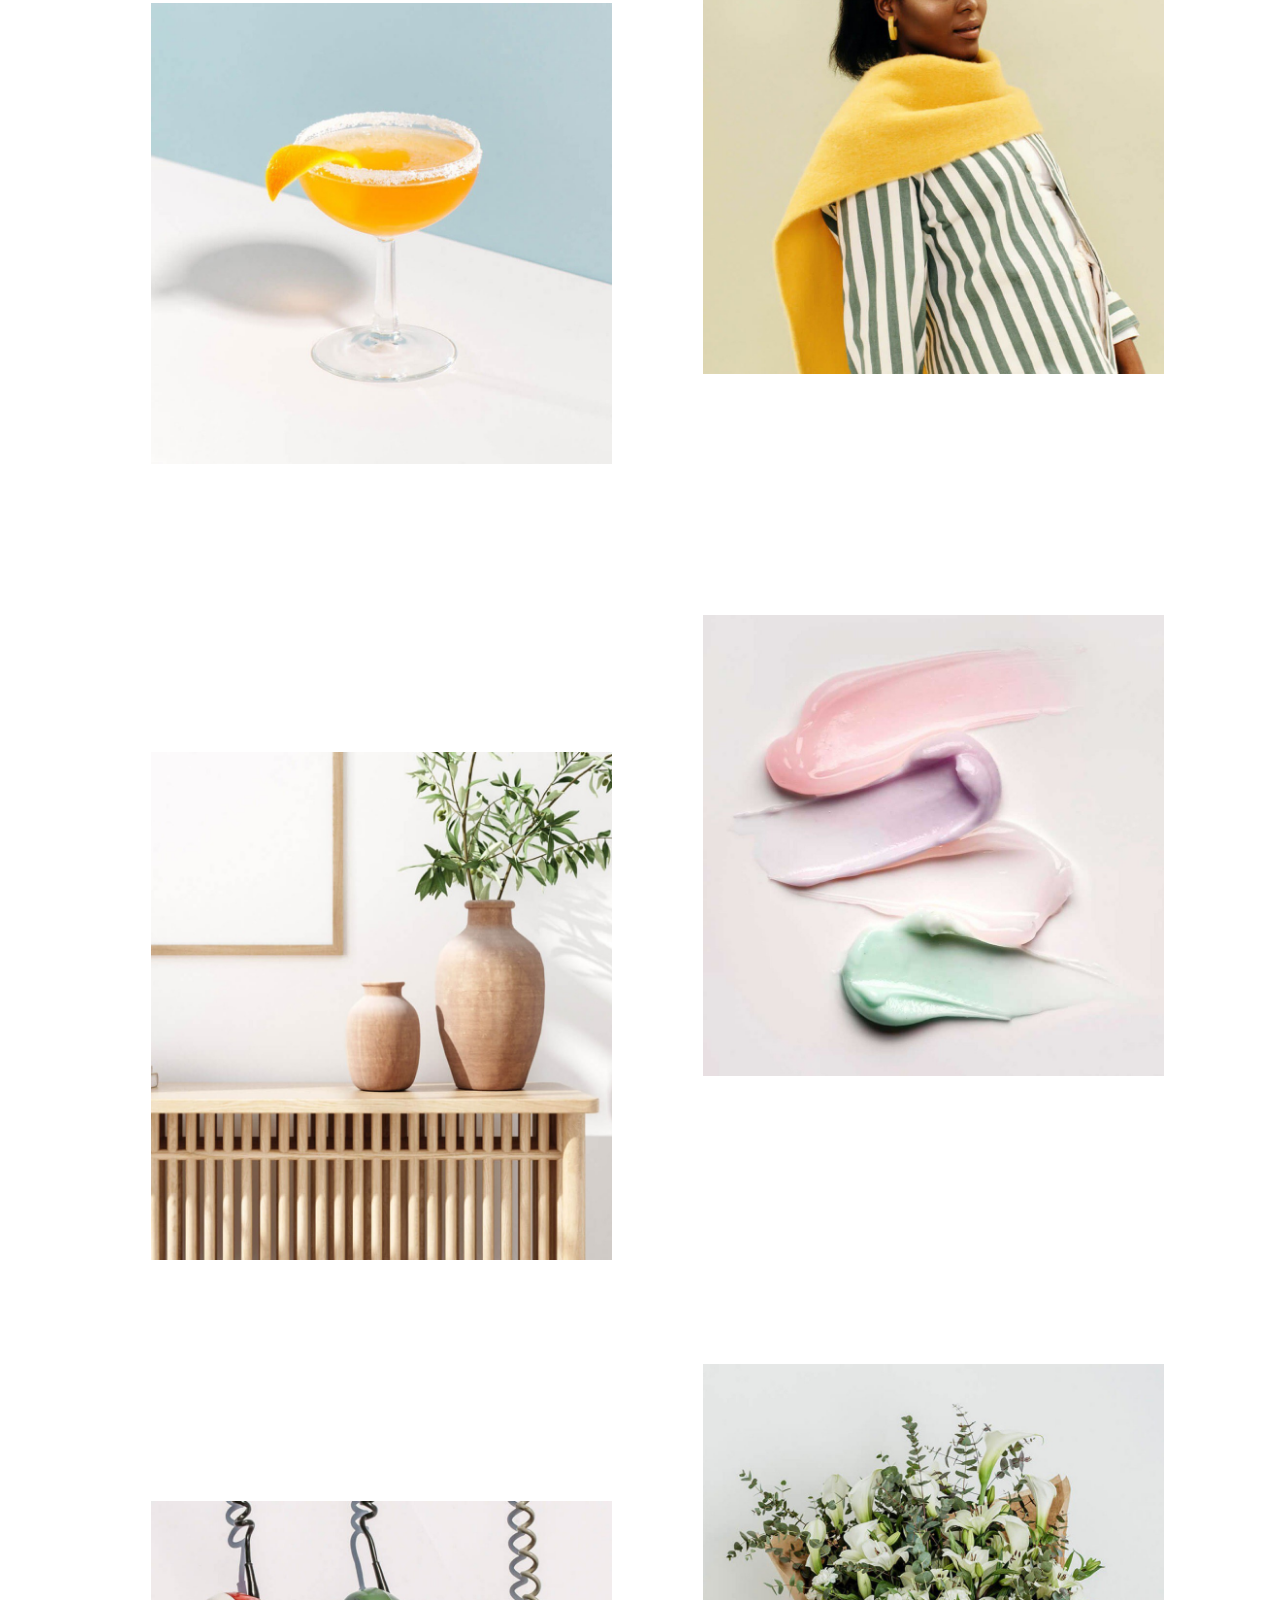
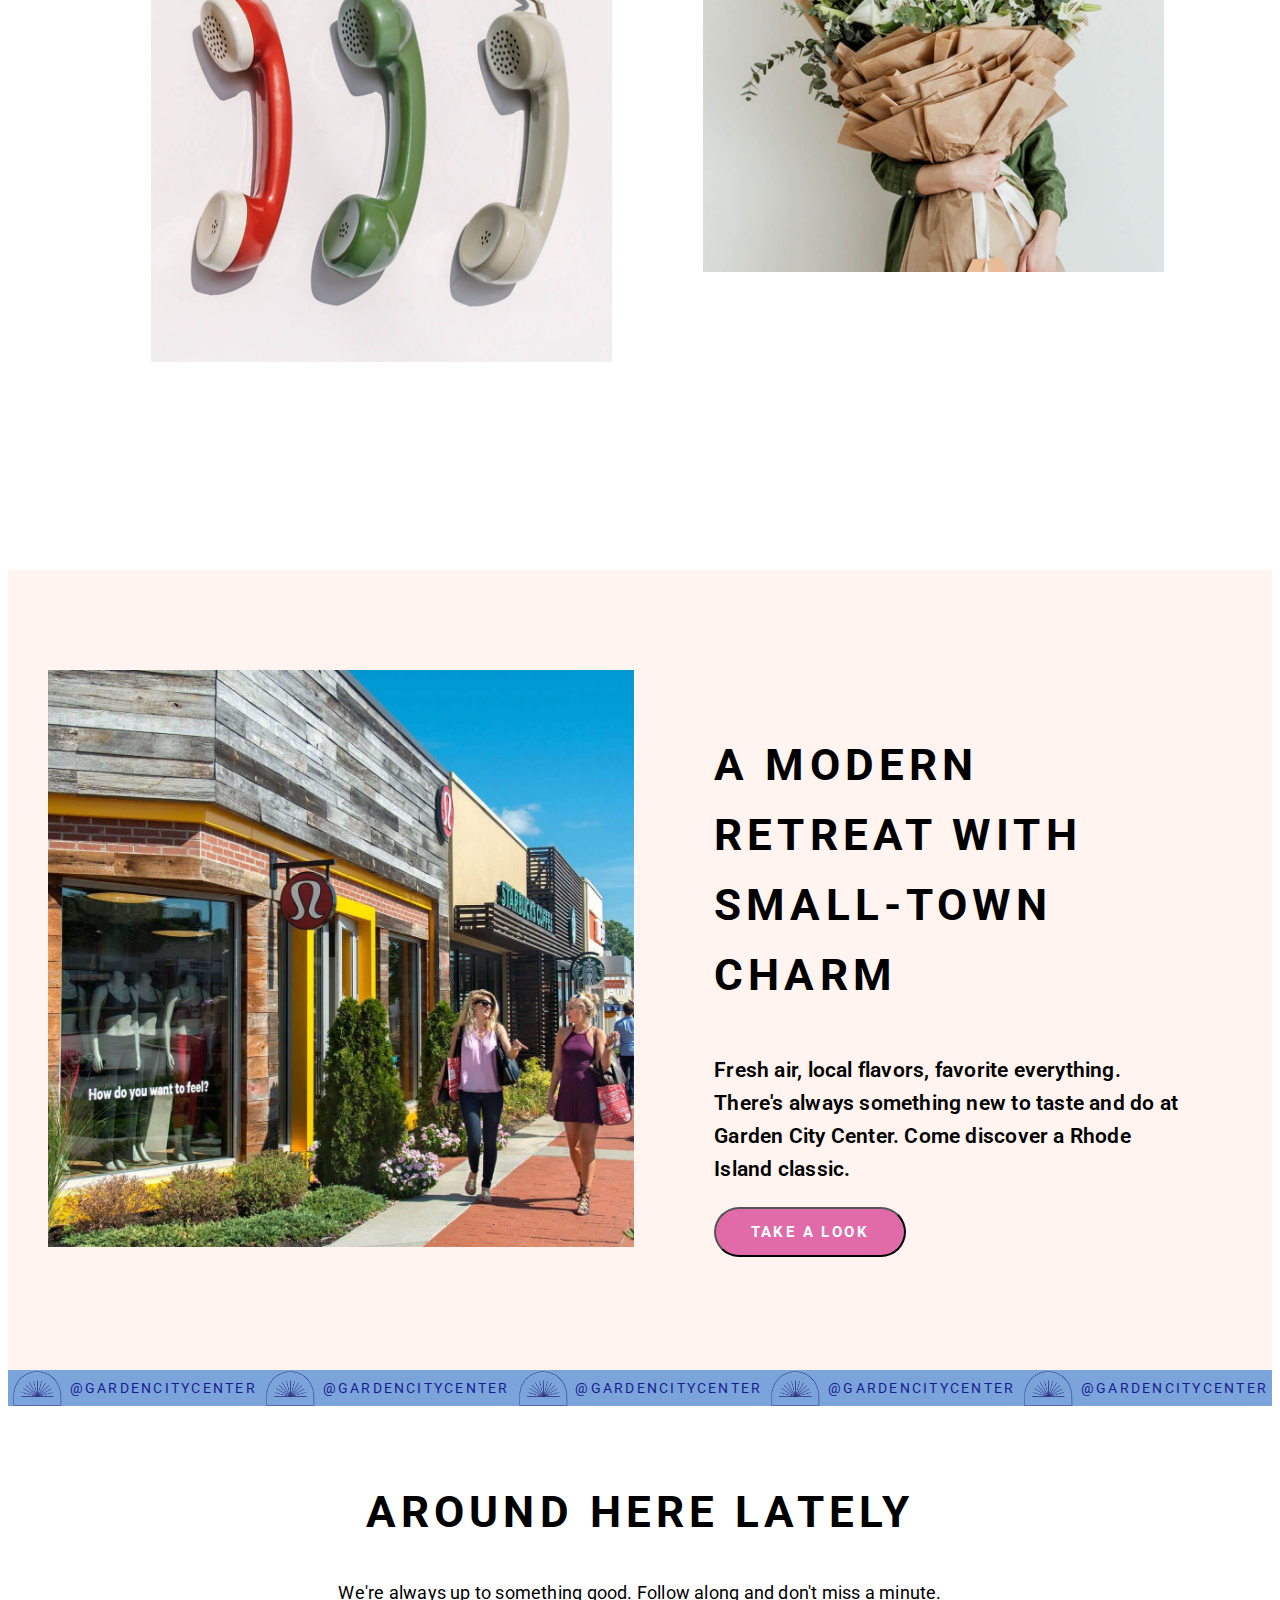
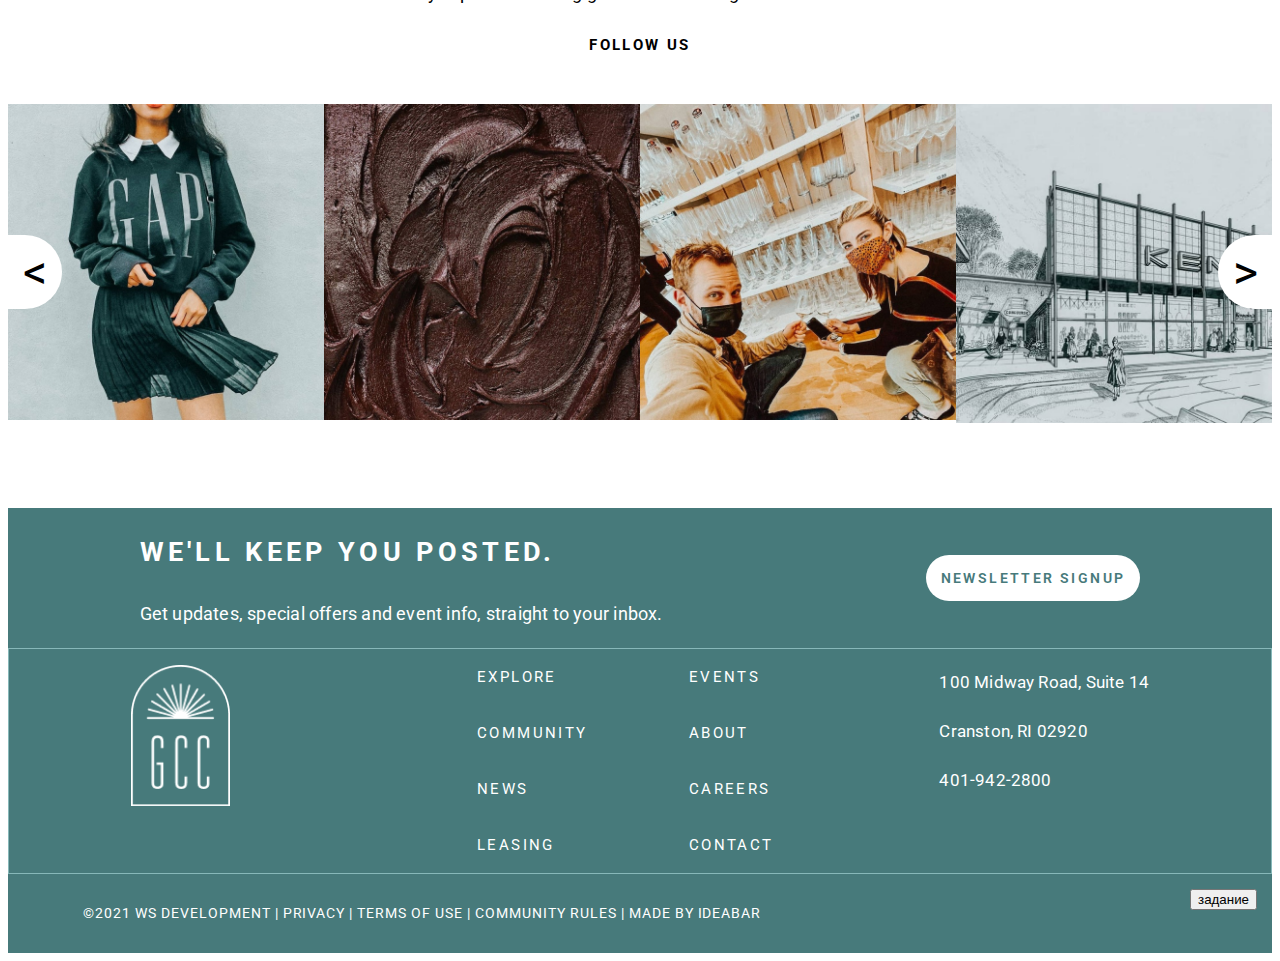
==== commit 97600f21: "anim" ====
--- a/index.html
+++ b/index.html
@@ -44,7 +44,7 @@
             <div class="news">
                 <div class="foto img1"></div>
                 <p class="white_title"> EXPLORE</p>
-                <p class="text"> CRATE & BARREL</p>
+                <p class="text anim"> CRATE & BARREL</p>
                 <p class="learn">LEARN MORE</p>
             </div>
             <div class="news">
@@ -68,32 +68,32 @@
     <div class="body">
         <div class="conteiner_body">
             <div class="left">
-                <p class="let">let's go</p>
+                <p class="let anim">let's go</p>
                 <div class="blok">
                     <div class="foto2 img4"></div>
-                    <p class="comment">Food & Drink</p>
+                    <p class="comment anim">Food & Drink</p>
                 </div>
                 <div class="blok">
                     <div class="foto2 img5"></div>
-                    <p class="comment">Home</p>
+                    <p class="comment anim">Home</p>
                 </div>
                 <div class="blok">
                     <div class="foto2 img6"></div>
-                    <p class="comment">Offices</p>
+                    <p class="comment anim">Offices</p>
                 </div>
             </div>
             <div class="right">
                 <div class="blok">
                     <div class="foto2 img7"></div>
-                    <p class="comment">Fashion & Style</p>
+                    <p class="comment anim">Fashion & Style</p>
                 </div>
                 <div class="blok">
                     <div class="foto2 img8"></div>
-                    <p class="comment">Health & Beauty</p>
+                    <p class="comment anim">Health & Beauty</p>
                 </div>
                 <div class="blok">
                     <div class="foto2 img9"></div>
-                    <p class="comment">Specialty & Services</p>
+                    <p class="comment anim">Specialty & Services</p>
                 </div>
             </div>
         </div>
--- a/style maket.css
+++ b/style maket.css
@@ -1,3 +1,4 @@
+
 .header{
     background-color: #171C8F;
     height: 840px;
@@ -235,12 +236,10 @@
     
 }
 .body{
-    /* border: 2px solid rgb(22, 21, 21); */
     display: flex;
     justify-content: center;
 }
 .conteiner_body{
-    /* border: 2px solid rgb(22, 21, 21); */
     display: flex;
     justify-content: space-around;
     margin-top: 50px;
@@ -258,19 +257,20 @@
 text-transform: uppercase;
 color: #000000;
 margin-left: 40px;
-}
+
+transform: translate(0px, 120%);
+opacity: 0;
+transition: all 0.8s ease 0s;
+}
+
 .left{
-    /* border: 2px solid rgb(255, 0, 0); */
     width: 45%;
 }
 .right{
-    /* border: 2px solid rgb(35, 8, 126); */
     width: 45%;
 }
 .foto2{
-    
     height: 523px;
-    /* border: 2px solid rgb(15, 242, 41); */
     margin-left: 35px;
     margin-bottom: 65px;
 }
@@ -313,39 +313,20 @@
 letter-spacing: 4.8px;
 text-transform: uppercase;
 color: #000000; 
-/* border: 2px solid rgb(15, 242, 41); */
+transform: translate(0px, 300px);
+opacity: 0;
+transition: all 0.8s cubic-bezier(0, 0.71, 0.46, 1.14) 0s;
 }
 .blok{
     height: 669px;
-    /* border: 2px solid rgb(0, 0, 0); */
     margin-top: 80px ;
     
 }
+._active{
+    transform: translate(0px, 0px);
+    opacity: 1;
+}
 
-.red{
-    position: relative;
-    top: 48%;
-    right: 100px;
-    width: 25%;
-    height: 35%;
-    z-index: 1;
-}
-.blue{
-    position: relative;
-    right:10%;
-    top: 50.4%;
-    width:20%;
-    height: 30%;
-    z-index: 0;
-}
-.pin{
-    width: 261px;
-    height: 200px;
-    position:relative;
-    left: 15%;
-    top: 50%;
-    z-index: 1;
-} 
 .box{
     background-color: #FFF4F0;
     height: 763px;
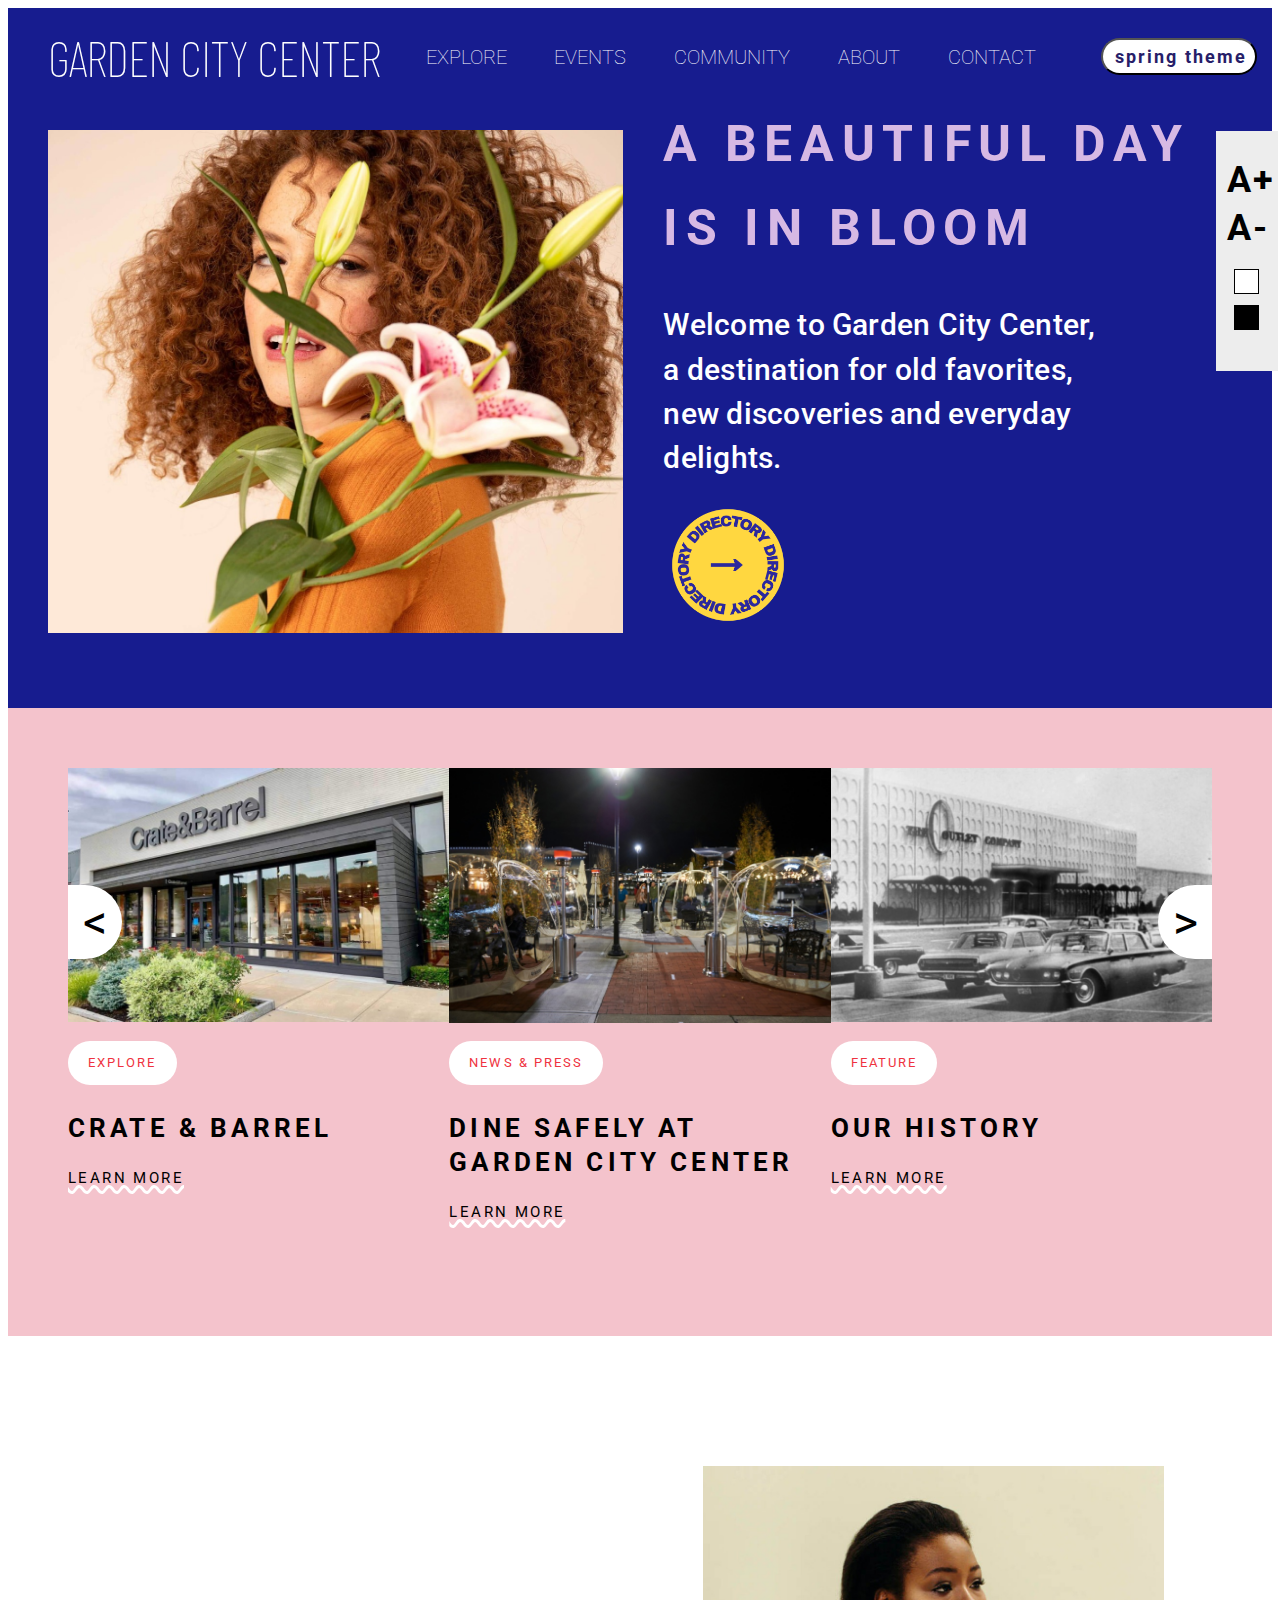
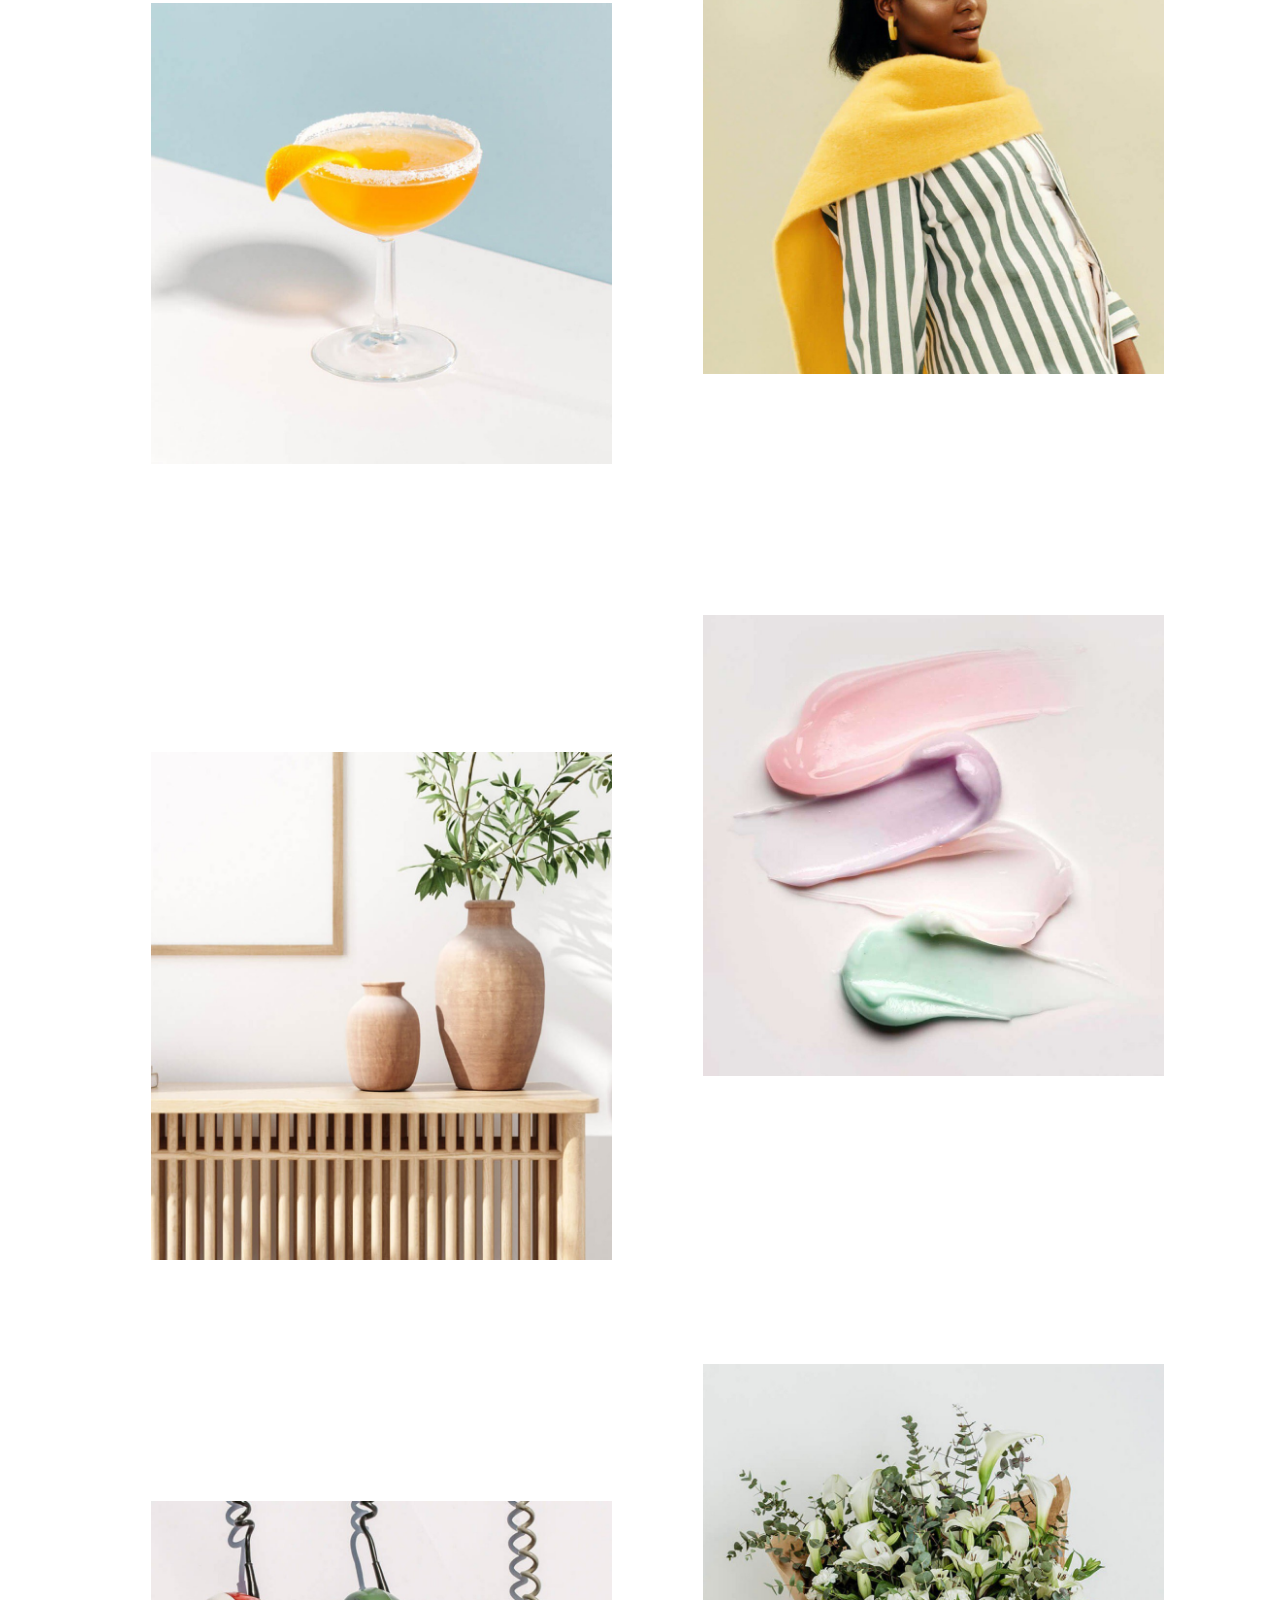
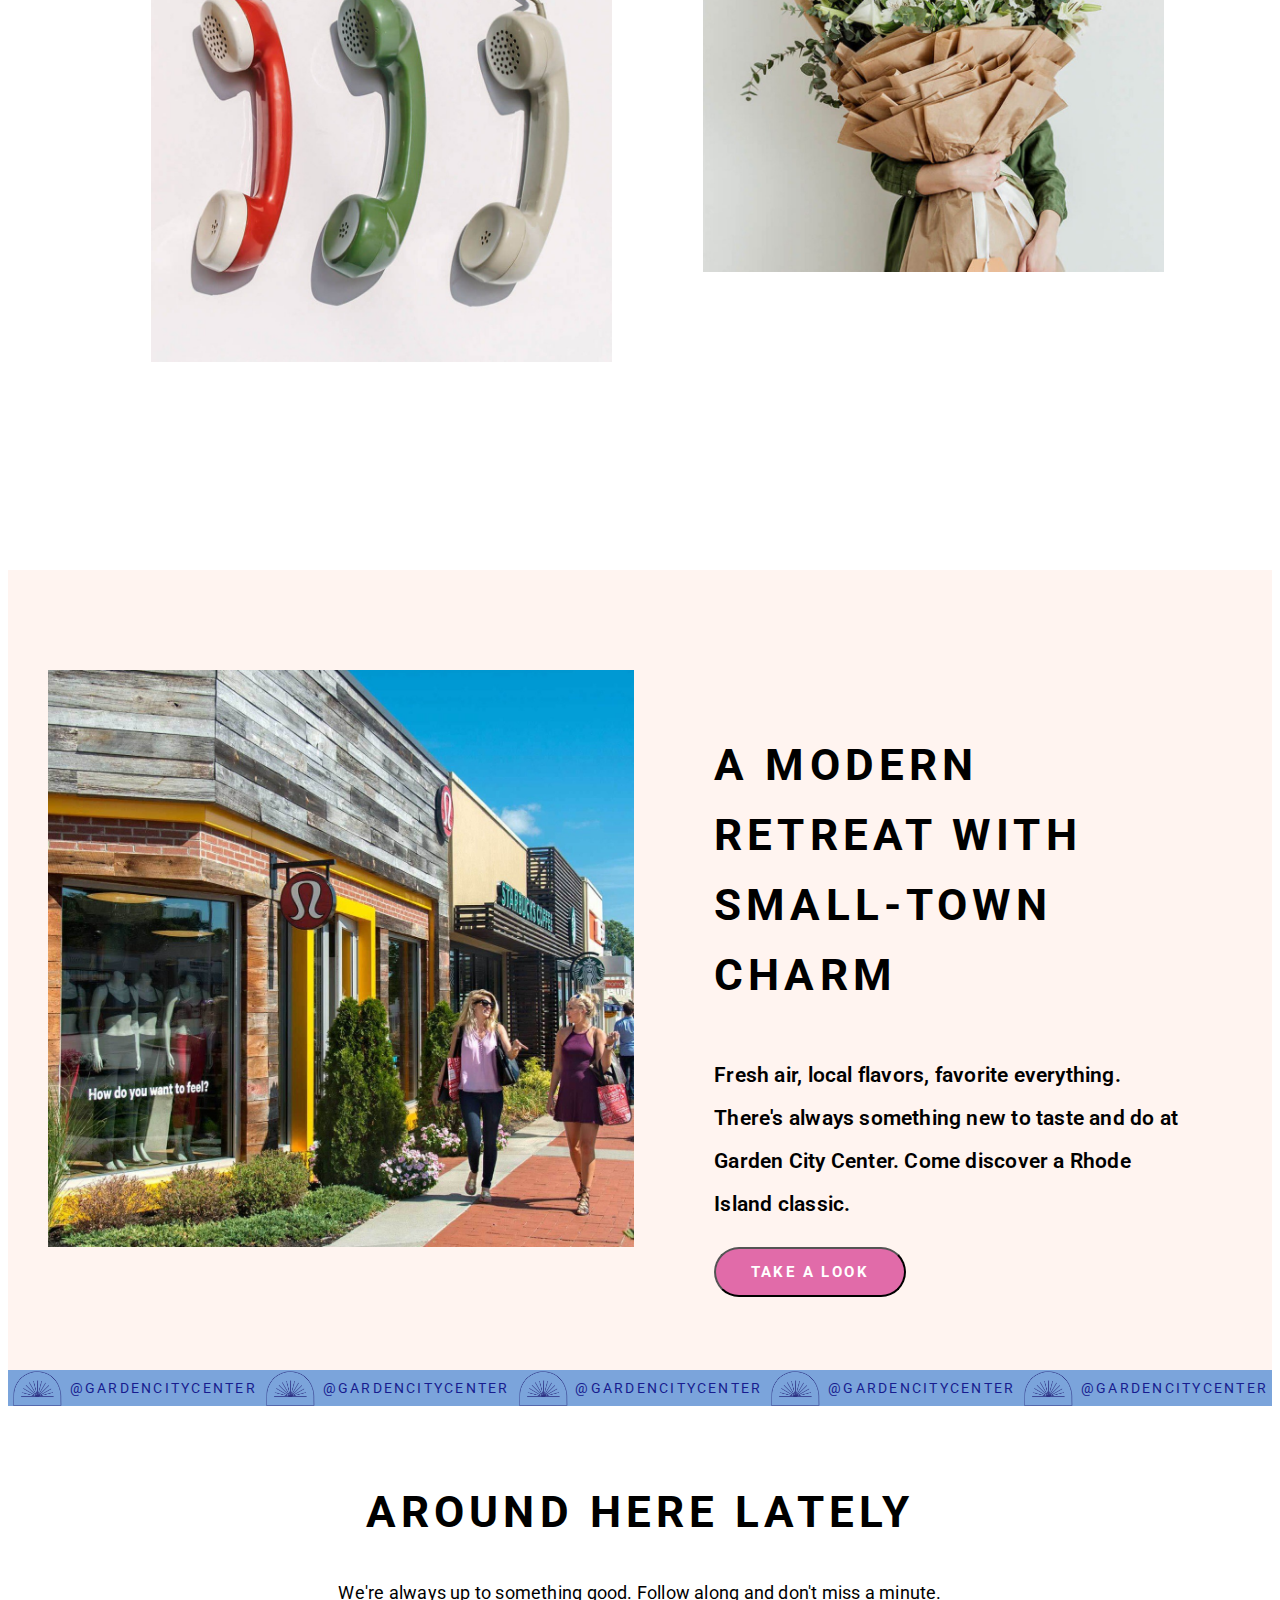
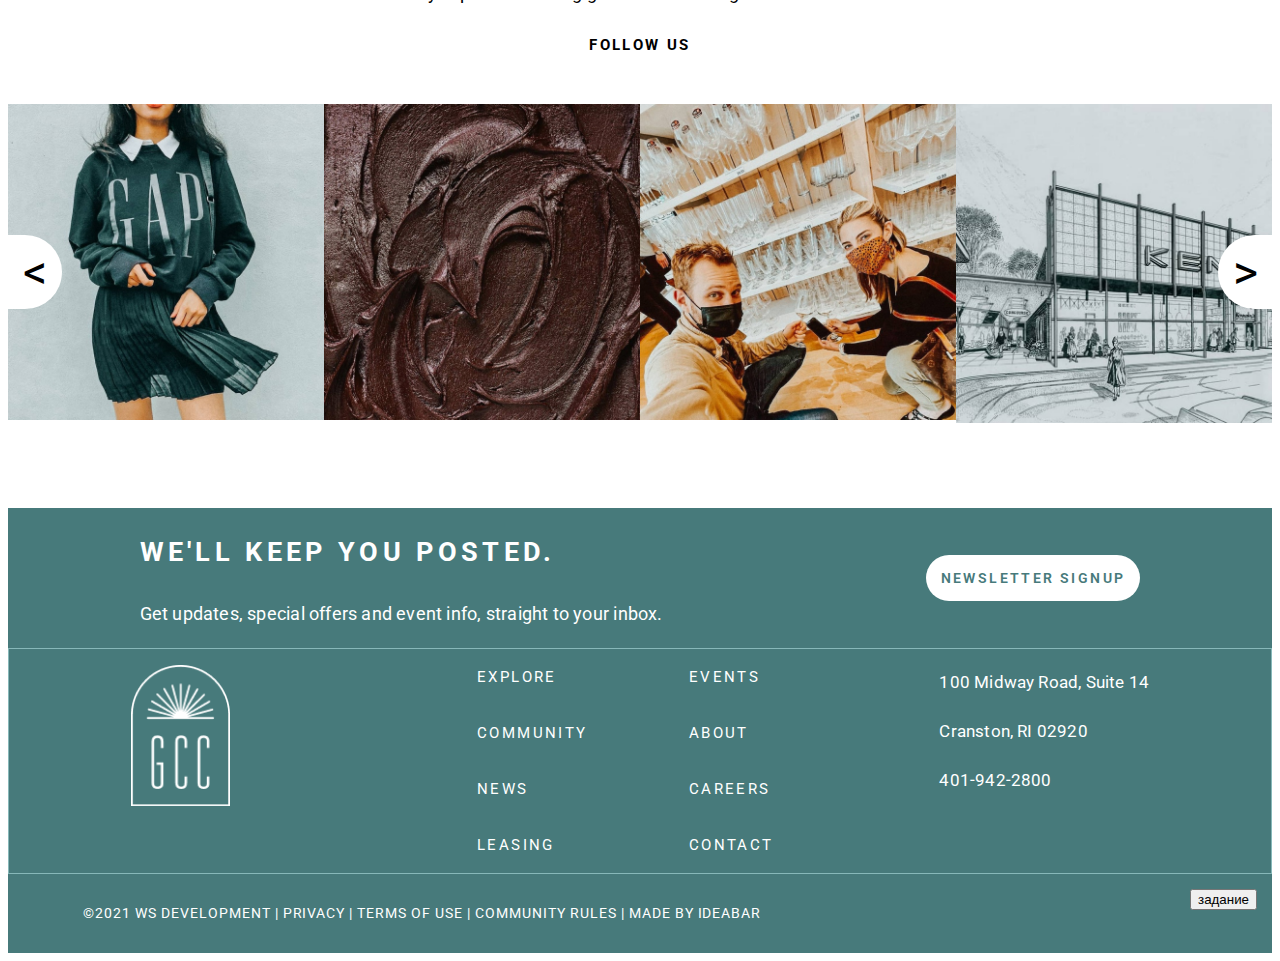
==== commit 2cddd4d9: "testlast" ====
--- a/index.html
+++ b/index.html
@@ -4,60 +4,58 @@
     <meta charset="UTF-8">
     <meta name="viewport" content="width=device-width, initial-scale=1.0">
     <link rel="stylesheet" href="style maket.css" id="theme">
+    <link rel="stylesheet" href="setting.css">
     <link href="https://fonts.googleapis.com/css2?family=Barlow+Condensed:wght@100;200;500&family=Roboto&display=swap" rel="stylesheet">
     <link href="https://fonts.googleapis.com/css2?family=Roboto:wght@100&display=swap" rel="stylesheet">
     <title>maket</title>
 </head>
 <body> 
     <div class="main">
-        <div class="header">
+        <div class="header blackfon">
         <div class="conteiner_head">
-            <p class="name">GARDEN CITY CENTER</p>
+            <p class="name whiteText">GARDEN CITY CENTER</p>
             
             <nav>
-                <p class="menu">EXPLORE</p>
-                <p class="menu">EVENTS</p>
-                <p class="menu">COMMUNITY</p>
-                <p class="menu">ABOUT</p>
-                <p class="menu">CONTACT</p>
+                <p class="menu texnUp  whiteText">EXPLORE</p>
+                <p class="menu texnUp  whiteText">EVENTS</p>
+                <p class="menu texnUp  whiteText">COMMUNITY</p>
+                <p class="menu texnUp  whiteText">ABOUT</p>
+                <p class="menu texnUp  whiteText">CONTACT</p>
 
             </nav>
             <button class="switch" id="switch">spring theme</button>
-            <!-- <img class="pin" src="imeges/розовая.png"> -->
         </div>
         
             <div class="conteiner_title">
                 <div class="girl"></div>
-                <!-- <img class="red" src="imeges/красная.png"> -->
                 <div class="head">
-                    <h1>A BEAUTIFUL DAY IS IN BLOOM</h1>
+                    <h1 class=' whiteText'>A BEAUTIFUL DAY IS IN BLOOM</h1>
                     <div class="welcome">
-                        <p class="welcome">Welcome to Garden City Center, a destination for old favorites, new discoveries and everyday delights.</p>
+                        <p class="welcome texnUp whiteText">Welcome to Garden City Center, a destination for old favorites, new discoveries and everyday delights.</p>
                         <div class="circle"></div>
                     </div>
                 </div>
-                <!-- <img class="blue" src="imeges/голубая.png"> -->
             </div>
         </div>
-    <div class="pink">
+    <div class="pink blackfon">
         <div class="fotobox">
             <div class="news">
                 <div class="foto img1"></div>
-                <p class="white_title"> EXPLORE</p>
-                <p class="text anim"> CRATE & BARREL</p>
-                <p class="learn">LEARN MORE</p>
+                <p class="white_title texnUp "> EXPLORE</p>
+                <p class="text texnUp whiteText"> CRATE & BARREL</p>
+                <p class="learn texnUp whiteText">LEARN MORE</p>
             </div>
             <div class="news">
                 <div class="foto img2"></div>
-                <p class="white_title">NEWS & PRESS</p>
-                <p class="text">DINE SAFELY AT GARDEN CITY CENTER</p>
-                <p class="learn">LEARN MORE</p>
+                <p class="white_title texnUp ">NEWS & PRESS</p>
+                <p class="text texnUp whiteText">DINE SAFELY AT GARDEN CITY CENTER</p>
+                <p class="learn texnUp whiteText">LEARN MORE</p>
             </div>
             <div class="news">
                 <div class="foto img3"></div>
-                <p class="white_title">FEATURE</p>
-                <p class="text">OUR HISTORY</p>
-                <p class="learn">LEARN MORE</p>
+                <p class="white_title texnUp whiteText">FEATURE</p>
+                <p class="text texnUp whiteText">OUR HISTORY</p>
+                <p class="learn texnUp whiteText">LEARN MORE</p>
             </div>
         </div>
         <div class="str">
@@ -65,46 +63,46 @@
             <p class="str2">></p>
         </div>
     </div>
-    <div class="body">
+    <div class="body blackfon">
         <div class="conteiner_body">
             <div class="left">
-                <p class="let anim">let's go</p>
+                <p class="let anim whiteText">let's go</p>
                 <div class="blok">
                     <div class="foto2 img4"></div>
-                    <p class="comment anim">Food & Drink</p>
+                    <p class="comment anim texnUp whiteText">Food & Drink</p>
                 </div>
                 <div class="blok">
                     <div class="foto2 img5"></div>
-                    <p class="comment anim">Home</p>
+                    <p class="comment anim texnUp whiteText">Home</p>
                 </div>
                 <div class="blok">
                     <div class="foto2 img6"></div>
-                    <p class="comment anim">Offices</p>
+                    <p class="comment anim texnUp whiteText">Offices</p>
                 </div>
             </div>
             <div class="right">
                 <div class="blok">
                     <div class="foto2 img7"></div>
-                    <p class="comment anim">Fashion & Style</p>
+                    <p class="comment anim texnUp whiteText">Fashion & Style</p>
                 </div>
                 <div class="blok">
                     <div class="foto2 img8"></div>
-                    <p class="comment anim">Health & Beauty</p>
+                    <p class="comment anim texnUp whiteText">Health & Beauty</p>
                 </div>
                 <div class="blok">
                     <div class="foto2 img9"></div>
-                    <p class="comment anim">Specialty & Services</p>
+                    <p class="comment anim texnUp whiteText">Specialty & Services</p>
                 </div>
             </div>
         </div>
     </div>
     
-    <div class="box">
+    <div class="box blackfon">
        <div class="coteiner_box">
         <div class="town"></div>
         <div class="box_text">
-            <p class="modern">A modern retreat with small-town charm</p>
-            <p class="fresh">Fresh air, local flavors, favorite everything. There's always something new to taste and do at Garden City Center. Come discover a Rhode Island classic.</p>
+            <p class="modern whiteText">A modern retreat with small-town charm</p>
+            <p class="fresh texnUp whiteText">Fresh air, local flavors, favorite everything. There's always something new to taste and do at Garden City Center. Come discover a Rhode Island classic.</p>
             <button class="button" type="button">take a look</button>
         </div>
        </div>
@@ -112,30 +110,30 @@
     <div class="line">
         <div class="line_blok">
             <div class="logo"></div>
-            <p class="email">@gardencitycenter</p>
+            <p class="email whiteText">@gardencitycenter</p>
         </div>
         <div class="line_blok">
             <div class="logo"></div>
-            <p class="email">@gardencitycenter</p>
+            <p class="email whiteText">@gardencitycenter</p>
         </div>
         <div class="line_blok">
             <div class="logo"></div>
-            <p class="email">@gardencitycenter</p>
+            <p class="email whiteText">@gardencitycenter</p>
         </div>
         <div class="line_blok end2">
             <div class="logo"></div>
-            <p class="email">@gardencitycenter</p>
+            <p class="email whiteText">@gardencitycenter</p>
         </div>
         <div class="line_blok end">
             <div class="logo"></div>
-            <p class="email">@gardencitycenter</p>
+            <p class="email whiteText">@gardencitycenter</p>
         </div>
     </div>
-    <div class="blok2">
+    <div class="blok2 blackfon">
         <div class="text_blok2">
-            <p class="around">Around here lately</p>
-            <p class="we">We're always up to something good. Follow along and don't miss a minute.</p>
-            <p class="follow">Follow Us</p>
+            <p class="around whiteText">Around here lately</p>
+            <p class="we texnUp whiteText">We're always up to something good. Follow along and don't miss a minute.</p>
+            <p class="follow texnUp whiteText">Follow Us</p>
         </div>
         <div class="foto_blok">
             <div class="foto3 imeges1"></div>
@@ -147,6 +145,12 @@
             <p class="str1"> < </p>
             <p class="str2">></p>
         </div>
+    </div>
+    <div class="absolut">
+        <div class="plus">A+</div>
+        <div class="minus">A-</div>
+        <div class="white"></div>
+        <div class="black"></div>
     </div>
     <footer>
         <div class="footer_title">
--- a/style maket.css
+++ b/style maket.css
@@ -69,7 +69,6 @@
     align-items: center;
 }
 h1{
-    /* border: 2px solid black; */
     color: #D7B9E4;
     font-size: 80px;
     font-family: "Roboto", sans-serif;
@@ -80,7 +79,6 @@
     line-height: 84.2px;
 }
 .head{
-    /* border: 2px solid rgb(212, 10, 10); */
     height: 677px;
     width: 735px;
    margin-left: 40px;
@@ -88,7 +86,6 @@
     
 }
 div.welcome{
-    /* border: 2px solid rgb(69, 233, 20); */
     width: 100%;
     margin: 0;
     display: inline-block;
@@ -100,16 +97,14 @@
     color: #FFFFFF;
     font-size: 30px;
     width: 338px;
-    /* border: 2px solid rgb(255, 255, 255); */
     margin-top: 0;
     letter-spacing:0.24px;
-    line-height: 37.2px
+    line-height: 44.2px
 }
 .circle{
     width: 150px;
     height: 150px;
     margin-top: -10px;
-    /* border: 2px solid rgb(255, 255, 255); */
     background-image: url("imeges/круг.png");
     background-size: contain;
     background-repeat: no-repeat;
@@ -126,7 +121,6 @@
 .fotobox{
     display: flex;
     justify-content:space-evenly;
-    /* border: 2px solid rgb(223, 30, 30); */
     width: 100%;
 }
 .foto{
@@ -148,7 +142,6 @@
     background-repeat: no-repeat;
 }
 .news{
-    /* border: 2px solid rgb(255, 255, 255); */
     width: 100%;
 }
 .white_title{
@@ -191,7 +184,6 @@
     text-decoration-thickness: 3px;
 }
 .str{
-    /* border: 2px solid rgb(22, 21, 21); */
     display: flex;
     justify-content: space-between;
     margin-top: -350px;
@@ -248,19 +240,18 @@
     width: 100%;
 }
 .let{
-font-family: 'Roboto';
-font-style: normal;
-font-weight: 700;
-font-size: 53px;
-line-height: 84px;
-letter-spacing: 7.65px;
-text-transform: uppercase;
-color: #000000;
-margin-left: 40px;
-
-transform: translate(0px, 120%);
-opacity: 0;
-transition: all 0.8s ease 0s;
+    font-family: 'Roboto';
+    font-style: normal;
+    font-weight: 700;
+    font-size: 53px;
+    line-height: 84px;
+    letter-spacing: 7.65px;
+    text-transform: uppercase;
+    color: #000000;
+    margin-left: 40px;
+    transform: translate(0px, 120%);
+    opacity: 0;
+    transition: all 0.8s ease 0s;
 }
 
 .left{
@@ -313,7 +304,7 @@
 letter-spacing: 4.8px;
 text-transform: uppercase;
 color: #000000; 
-transform: translate(0px, 300px);
+transform: translate(0px, 100px);
 opacity: 0;
 transition: all 0.8s cubic-bezier(0, 0.71, 0.46, 1.14) 0s;
 }
@@ -335,7 +326,6 @@
     justify-content: center;
 }
 .coteiner_box{
-    /* border: 2px solid rgb(23, 15, 242); */
     height: 665px;
     display: flex;
     justify-content: space-around;
@@ -343,7 +333,6 @@
     width: 100%;
 }
 .town{
-    /* border: 2px solid rgb(156, 20, 20); */
     width: 100%;
     height: 100%;
     background-image: url("imeges/town.jpg");
@@ -351,12 +340,10 @@
     background-repeat: no-repeat;
 }
 .box_text{
-    /* border: 2px solid rgb(15, 57, 242); */
     height: 550px;
     
 }
 .modern{
-    /* border: 2px solid rgb(122, 6, 254); */
     width: 400px;
     font-family: 'Roboto';
     font-style: normal;
@@ -371,13 +358,13 @@
     margin-top: 60px;
 }
 .fresh{
-    /* border: 2px solid rgb(15, 45, 242); */
+
     margin-right: 80px;
     font-family: 'Roboto';
     font-style: normal;
     font-weight: 600;
     font-size: 21px;
-    line-height: 33px;
+    line-height: 43px;
     letter-spacing: 0.21px;
     color: #000000;
     margin-left: 80px;
--- a/setting.css
+++ b/setting.css
@@ -0,0 +1,61 @@
+.absolut{
+    background-color: #EDEDED;
+    position: fixed;
+    width: 62px;
+    height: 240px;
+    left: 95%;
+    top: 131px;
+}
+
+.white{
+    box-sizing: border-box;
+    position: absolute;
+    width: 25px;
+    height: 25px;
+    left: 18px;
+    top: 138px;
+    background: #FFFFFF;
+    border: 1px solid #000000;
+}
+
+.black{
+    position: absolute;
+    width: 25px;
+    height: 25px;
+    left: 18px;
+    top: 174px;
+    background: #000000;
+}
+
+.minus{
+    position:absolute;
+    width: 41px;
+    height: 15px;
+    left: 11px;
+    top: 90px;
+
+    font-family: 'Roboto';
+    font-style: normal;
+    font-weight: 700;
+    font-size: 36px;
+    line-height: 15px;
+    letter-spacing: 2.4px;
+    text-transform: uppercase;
+    color: #000000;
+}
+
+.plus{
+    position: absolute;
+    width: 47px;
+    height: 15px;
+    left: 11px;
+    top: 42px;
+    font-family: 'Roboto';
+    font-style: normal;
+    font-weight: 700;
+    font-size: 36px;
+    line-height: 15px;
+    letter-spacing: 2.4px;
+    text-transform: uppercase;
+    color: #000000;
+}